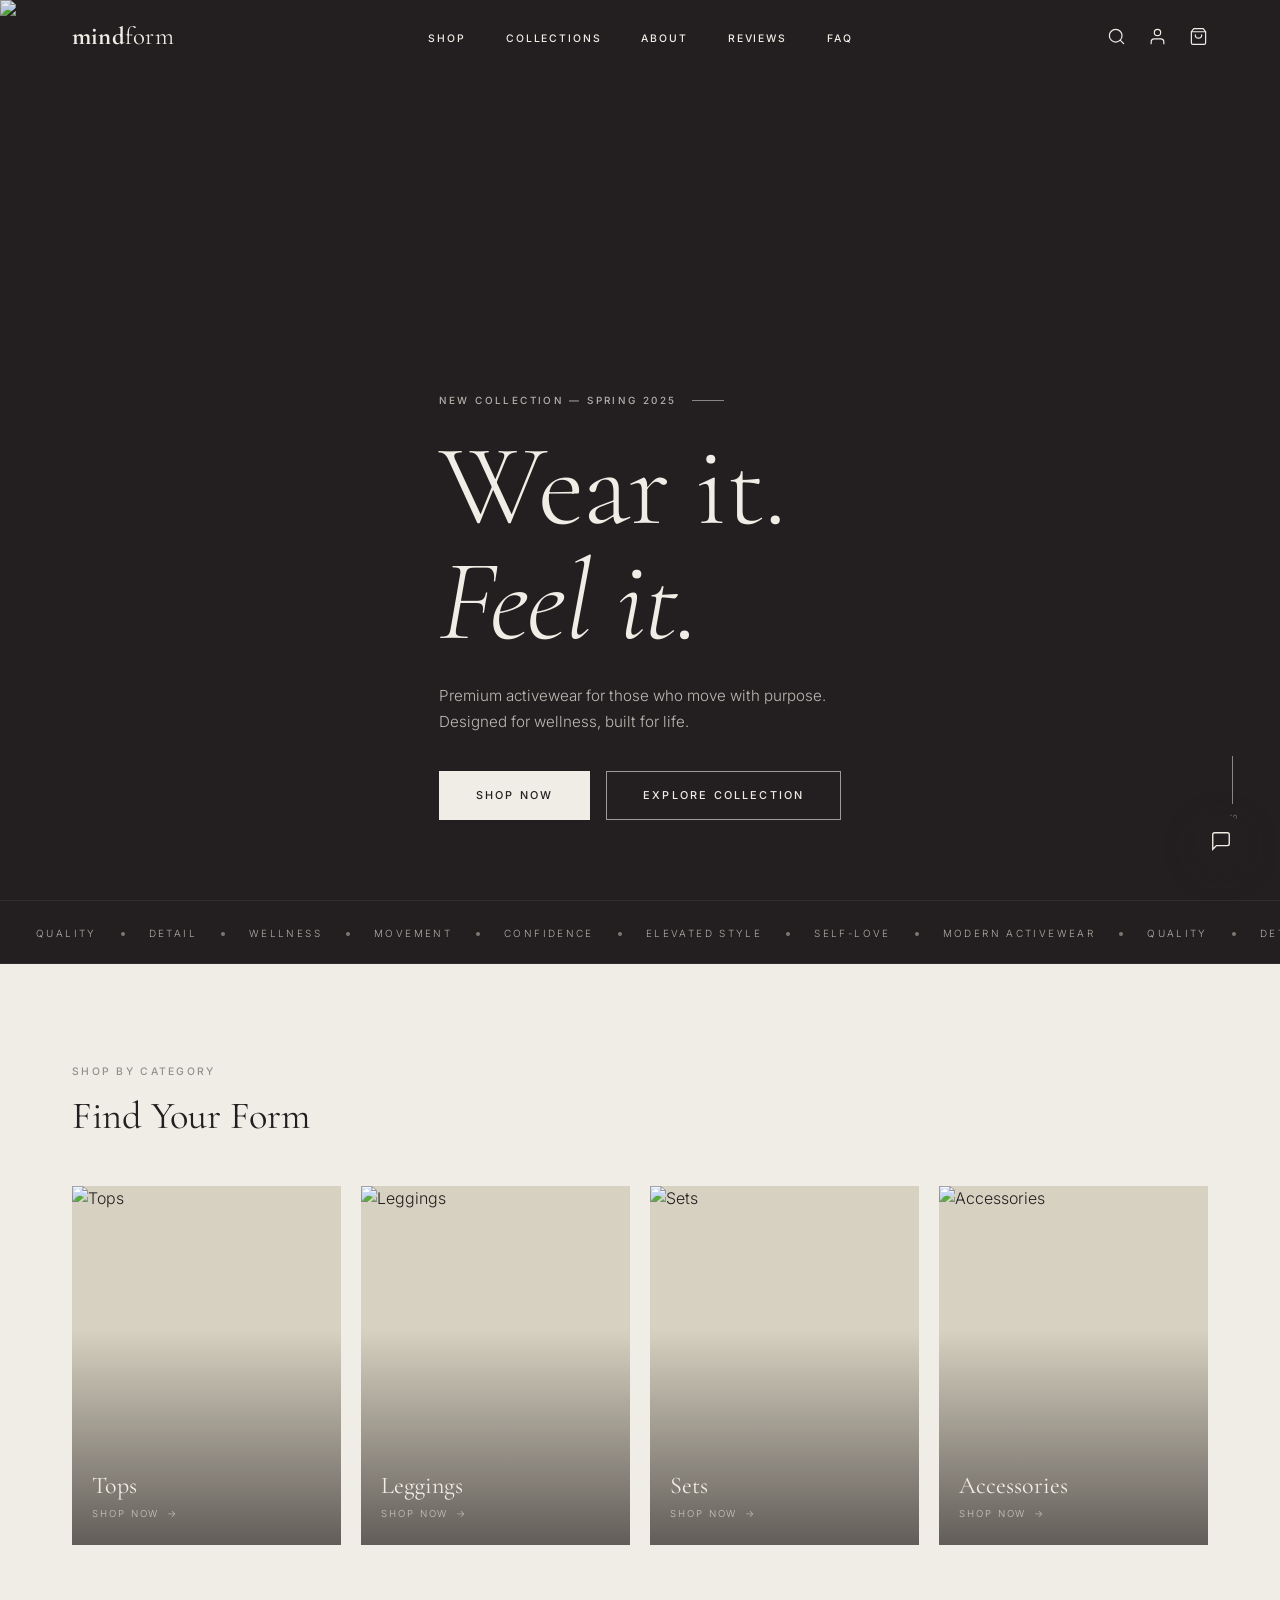
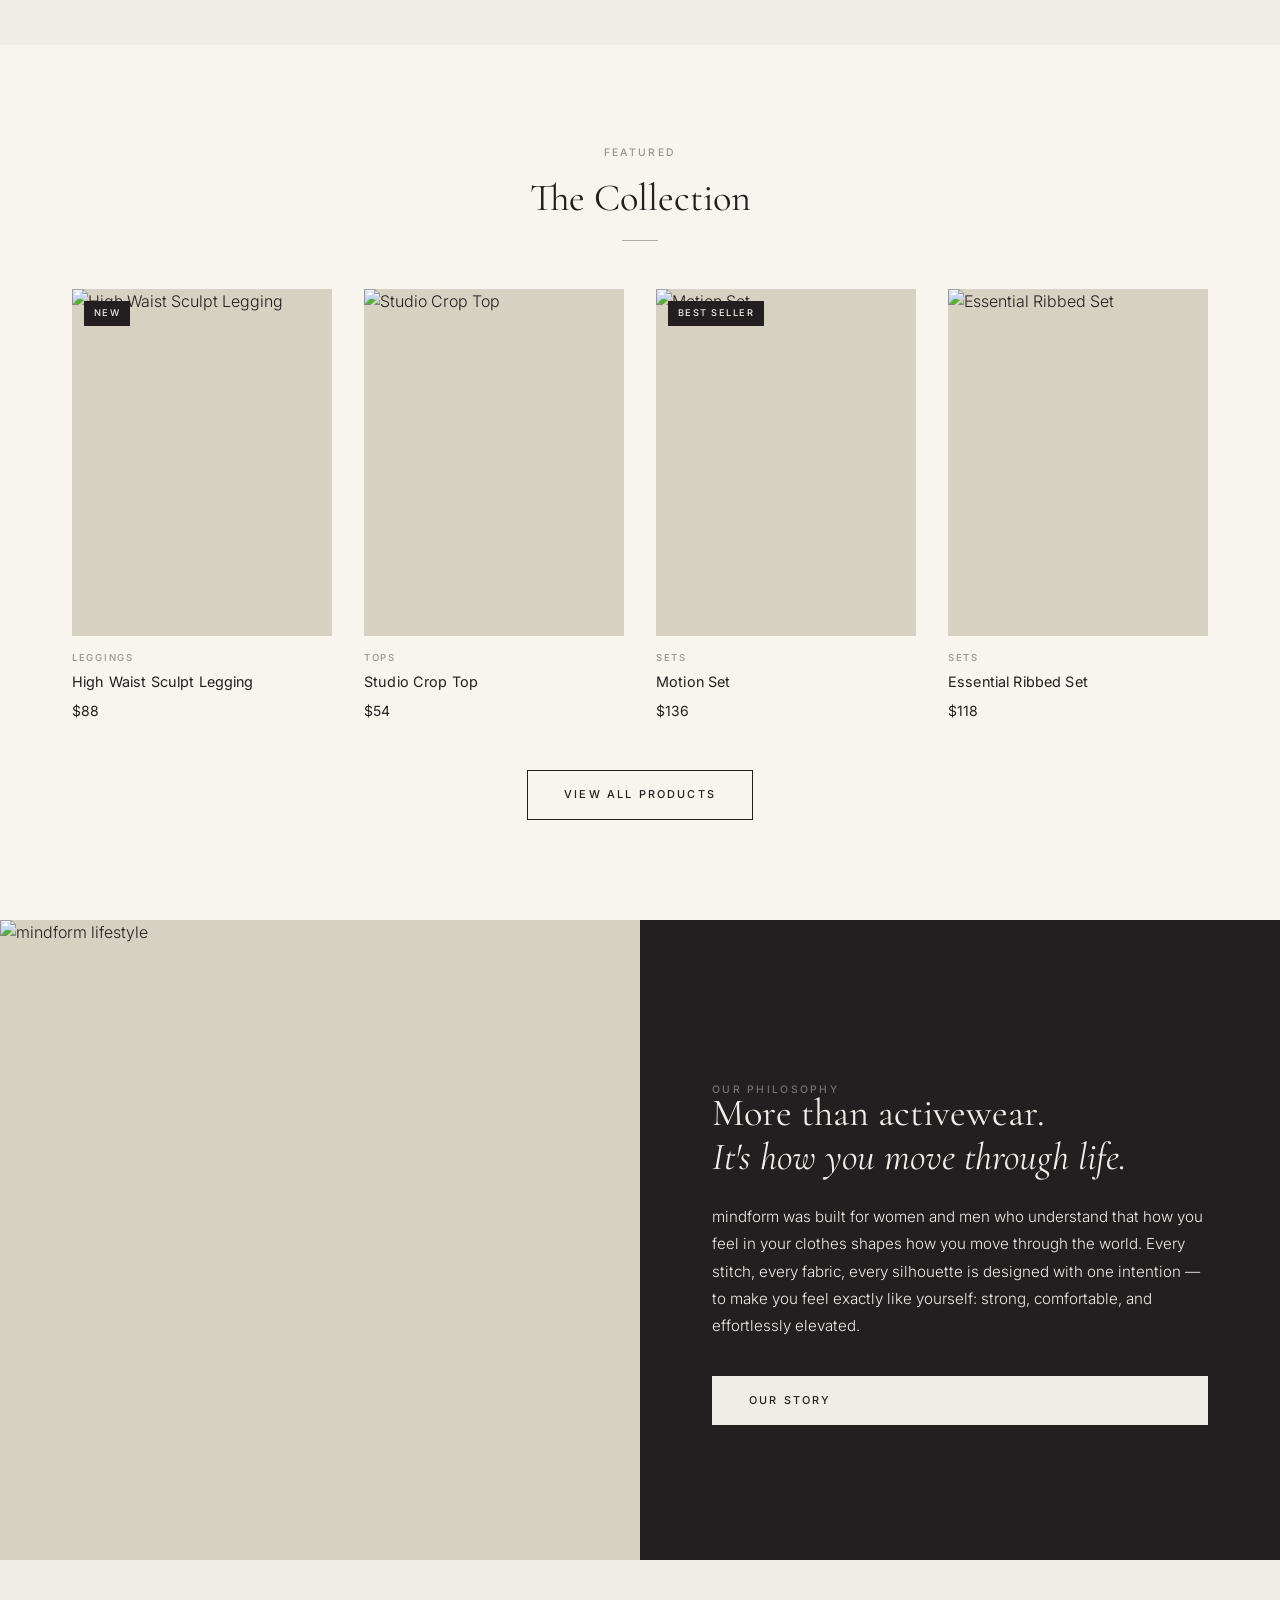
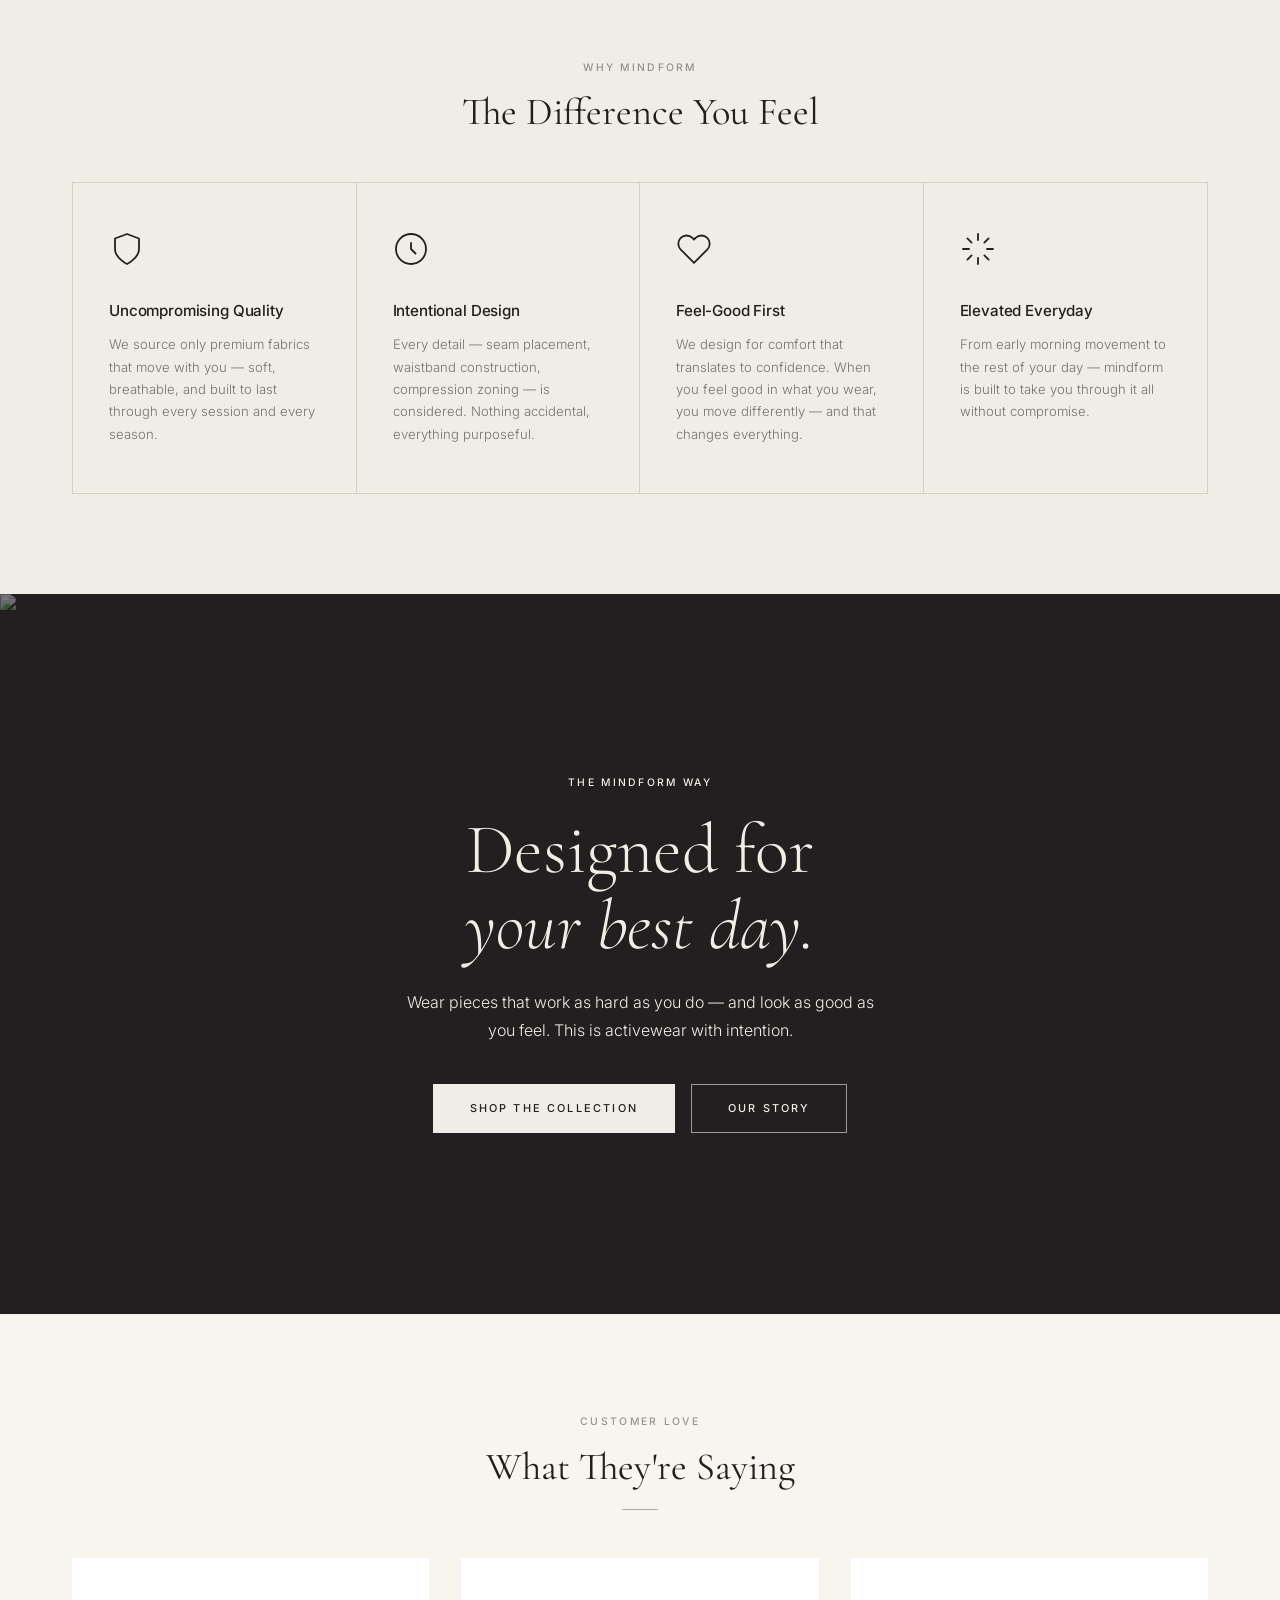
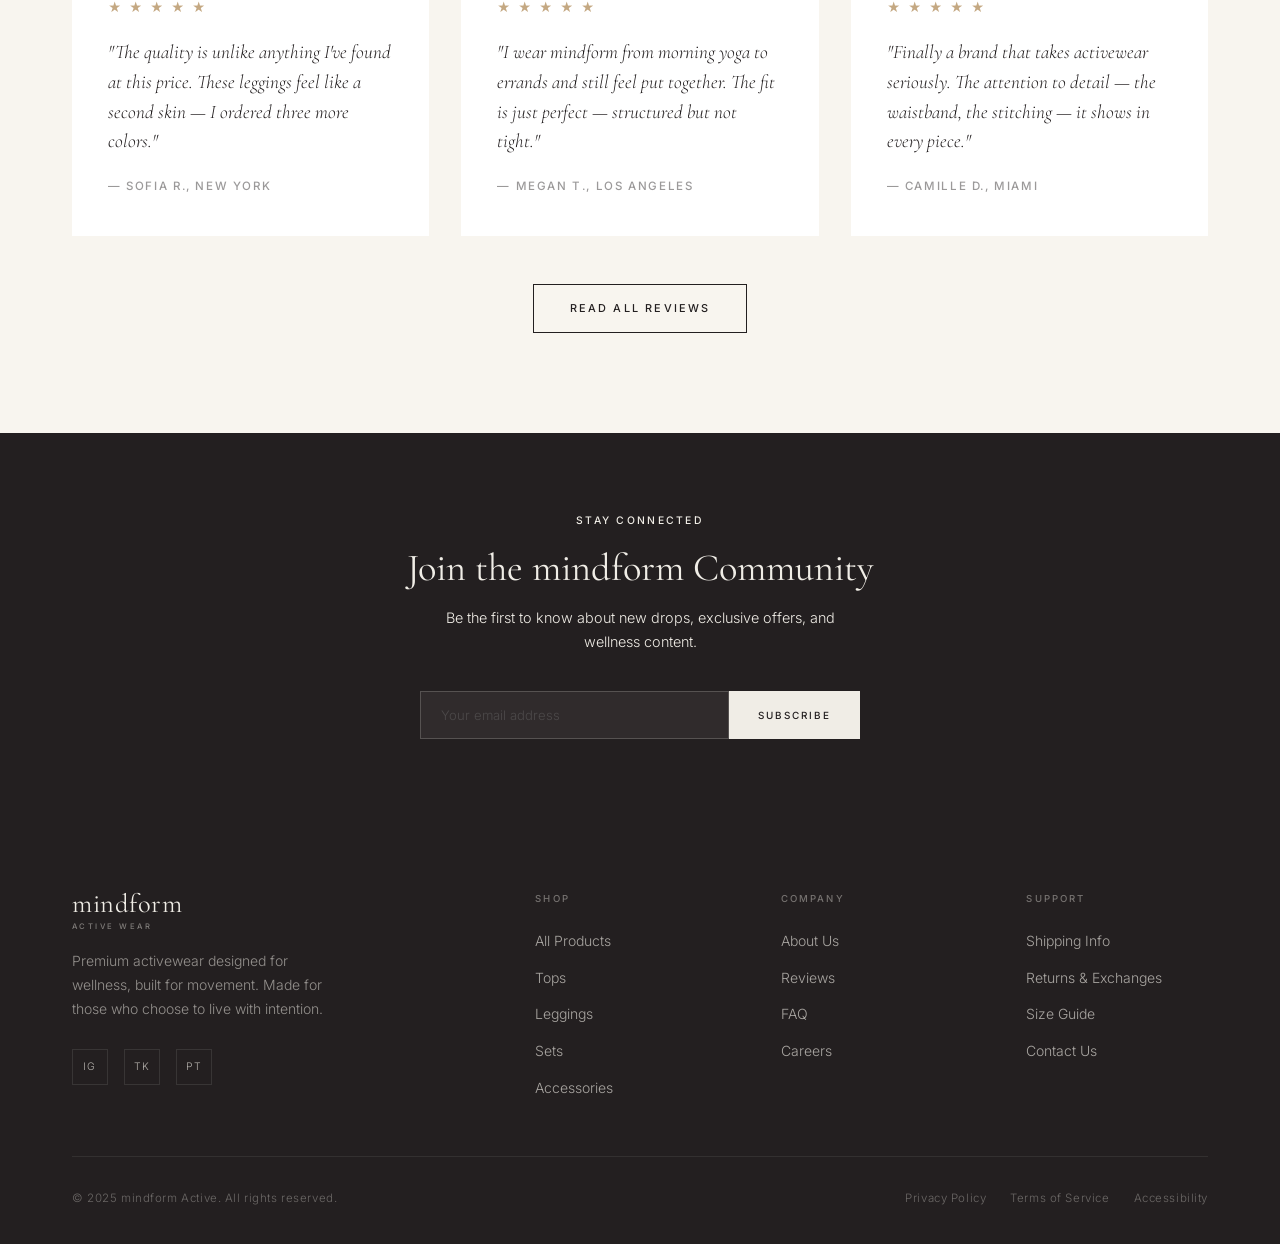
==== index.html @ 06a6c76a "Move site to root for Vercel deployment Moved all files from demo/ to repo root so Vercel finds inde" ====
<!DOCTYPE html>
<html lang="en">
<head>
  <meta charset="UTF-8" />
  <meta name="viewport" content="width=device-width, initial-scale=1.0" />
  <title>mindform Active — Premium Activewear</title>
  <meta name="description" content="Elevate your movement. Premium activewear crafted for those who live with intention." />
  <link rel="stylesheet" href="css/styles.css" />
</head>
<body>

  <!-- ── Navbar ───────────────────────────────────── -->
  <nav class="navbar navbar--on-dark" id="navbar">
    <div class="container">
      <div class="navbar__inner">
        <a href="index.html" class="navbar__logo"><span class="navbar__logo-mind">mind</span><span class="navbar__logo-form">form</span></a>
        <ul class="navbar__nav">
          <li><a href="shop.html" class="navbar__link">Shop</a></li>
          <li><a href="shop.html" class="navbar__link">Collections</a></li>
          <li><a href="about.html" class="navbar__link">About</a></li>
          <li><a href="testimonials.html" class="navbar__link">Reviews</a></li>
          <li><a href="faq.html" class="navbar__link">FAQ</a></li>
        </ul>
        <div class="navbar__actions">
          <svg class="nav-icon" viewBox="0 0 24 24"><circle cx="11" cy="11" r="8"/><path d="m21 21-4.35-4.35"/></svg>
          <svg class="nav-icon" viewBox="0 0 24 24"><path d="M20 21v-2a4 4 0 0 0-4-4H8a4 4 0 0 0-4 4v2"/><circle cx="12" cy="7" r="4"/></svg>
          <svg class="nav-icon" viewBox="0 0 24 24"><path d="M6 2 3 6v14a2 2 0 0 0 2 2h14a2 2 0 0 0 2-2V6l-3-4z"/><line x1="3" y1="6" x2="21" y2="6"/><path d="M16 10a4 4 0 0 1-8 0"/></svg>
          <button class="navbar__burger" aria-label="Menu">
            <span></span><span></span><span></span>
          </button>
        </div>
      </div>
    </div>
  </nav>

  <!-- Mobile Nav -->
  <nav class="mobile-nav">
    <button class="mobile-nav__close" aria-label="Close">✕</button>
    <a href="index.html" class="mobile-nav__link">Home</a>
    <a href="shop.html" class="mobile-nav__link">Shop</a>
    <a href="about.html" class="mobile-nav__link">About</a>
    <a href="testimonials.html" class="mobile-nav__link">Reviews</a>
    <a href="faq.html" class="mobile-nav__link">FAQ</a>
    <div class="nav-actions mt-32">
      <a href="#">Account</a>
      <a href="#">Bag (0)</a>
    </div>
  </nav>

  <!-- ── Hero ─────────────────────────────────────── -->
  <section class="hero">
    <div class="hero__bg">
      <img
        src="https://images.unsplash.com/photo-1571019613454-1cb2f99b2d8b?auto=format&fit=crop&w=1920&q=85"
        alt="Woman in premium activewear"
        loading="eager"
      />
    </div>
    <div class="hero__overlay"></div>
    <div class="container">
      <div class="hero__content">
        <div class="hero__eyebrow">
          <span>New Collection — Spring 2025</span>
        </div>
        <h1 class="display-xl hero__title">
          Wear it.<br>
          <em>Feel it.</em>
        </h1>
        <p class="hero__sub">
          Premium activewear for those who move with purpose. Designed for wellness, built for life.
        </p>
        <div class="hero__actions">
          <a href="shop.html" class="btn btn-light">Shop Now</a>
          <a href="shop.html" class="btn btn-ghost-light">Explore Collection</a>
        </div>
      </div>
    </div>
    <div class="hero__scroll">
      <div class="hero__scroll-line"></div>
      <span>Scroll</span>
    </div>
  </section>

  <!-- ── Marquee ───────────────────────────────────── -->
  <div class="marquee">
    <div class="marquee__track" aria-hidden="true">
      <div class="marquee__group">
        <span class="marquee__item">Quality</span>
        <span class="marquee__sep"></span>
        <span class="marquee__item">Detail</span>
        <span class="marquee__sep"></span>
        <span class="marquee__item">Wellness</span>
        <span class="marquee__sep"></span>
        <span class="marquee__item">Movement</span>
        <span class="marquee__sep"></span>
        <span class="marquee__item">Confidence</span>
        <span class="marquee__sep"></span>
        <span class="marquee__item">Elevated Style</span>
        <span class="marquee__sep"></span>
        <span class="marquee__item">Self-Love</span>
        <span class="marquee__sep"></span>
        <span class="marquee__item">Modern Activewear</span>
        <span class="marquee__sep"></span>
      </div>
      <div class="marquee__group" aria-hidden="true">
        <span class="marquee__item">Quality</span>
        <span class="marquee__sep"></span>
        <span class="marquee__item">Detail</span>
        <span class="marquee__sep"></span>
        <span class="marquee__item">Wellness</span>
        <span class="marquee__sep"></span>
        <span class="marquee__item">Movement</span>
        <span class="marquee__sep"></span>
        <span class="marquee__item">Confidence</span>
        <span class="marquee__sep"></span>
        <span class="marquee__item">Elevated Style</span>
        <span class="marquee__sep"></span>
        <span class="marquee__item">Self-Love</span>
        <span class="marquee__sep"></span>
        <span class="marquee__item">Modern Activewear</span>
        <span class="marquee__sep"></span>
      </div>
    </div>
  </div>

  <!-- ── Categories ───────────────────────────────── -->
  <section class="section section--cream">
    <div class="container">
      <div class="section-header" data-reveal>
        <span class="label">Shop by Category</span>
        <h2 class="display-md">Find Your Form</h2>
      </div>
      <div class="category-grid">
        <a href="shop.html" class="cat-card" data-reveal data-delay="1">
          <img
            src="https://images.unsplash.com/photo-1518611012144-d8b0bdd8a4eb?auto=format&fit=crop&w=600&q=80"
            alt="Tops"
            loading="lazy"
          />
          <div class="cat-card__overlay"></div>
          <div class="cat-card__content">
            <h3 class="cat-card__title">Tops</h3>
            <span class="cat-card__link">Shop now</span>
          </div>
        </a>
        <a href="shop.html" class="cat-card" data-reveal data-delay="2">
          <img
            src="https://images.unsplash.com/photo-1594737625785-a6cbdabd333c?auto=format&fit=crop&w=600&q=80"
            alt="Leggings"
            loading="lazy"
          />
          <div class="cat-card__overlay"></div>
          <div class="cat-card__content">
            <h3 class="cat-card__title">Leggings</h3>
            <span class="cat-card__link">Shop now</span>
          </div>
        </a>
        <a href="shop.html" class="cat-card" data-reveal data-delay="3">
          <img
            src="https://images.unsplash.com/photo-1506629082955-511b1aa562c8?auto=format&fit=crop&w=600&q=80"
            alt="Sets"
            loading="lazy"
          />
          <div class="cat-card__overlay"></div>
          <div class="cat-card__content">
            <h3 class="cat-card__title">Sets</h3>
            <span class="cat-card__link">Shop now</span>
          </div>
        </a>
        <a href="shop.html" class="cat-card" data-reveal data-delay="4">
          <img
            src="https://images.unsplash.com/photo-1544725176-7c40e5a71c5e?auto=format&fit=crop&w=600&q=80"
            alt="Accessories"
            loading="lazy"
          />
          <div class="cat-card__overlay"></div>
          <div class="cat-card__content">
            <h3 class="cat-card__title">Accessories</h3>
            <span class="cat-card__link">Shop now</span>
          </div>
        </a>
      </div>
    </div>
  </section>

  <!-- ── Featured Products ─────────────────────────── -->
  <section class="section section--off">
    <div class="container">
      <div class="section-header section-header--center" data-reveal>
        <span class="label">Featured</span>
        <h2 class="display-md">The Collection</h2>
        <div class="divider divider--center"></div>
      </div>
      <div class="product-grid product-grid--4">
        <a href="product.html" class="product-card" data-reveal data-delay="1">
          <div class="product-card__media">
            <img
              src="https://images.unsplash.com/photo-1617952236311-f0c9a4a9c8d6?auto=format&fit=crop&w=600&q=80"
              alt="High Waist Sculpt Legging"
              loading="lazy"
            />
            <span class="product-card__badge">New</span>
            <button class="product-card__quick">Quick Add</button>
          </div>
          <div class="product-card__info">
            <p class="product-card__category">Leggings</p>
            <h3 class="product-card__name">High Waist Sculpt Legging</h3>
            <p class="product-card__price">$88</p>
          </div>
        </a>
        <a href="product.html" class="product-card" data-reveal data-delay="2">
          <div class="product-card__media">
            <img
              src="https://images.unsplash.com/photo-1551218808-5f2eff74e4b8?auto=format&fit=crop&w=600&q=80"
              alt="Studio Crop Top"
              loading="lazy"
            />
            <button class="product-card__quick">Quick Add</button>
          </div>
          <div class="product-card__info">
            <p class="product-card__category">Tops</p>
            <h3 class="product-card__name">Studio Crop Top</h3>
            <p class="product-card__price">$54</p>
          </div>
        </a>
        <a href="product.html" class="product-card" data-reveal data-delay="3">
          <div class="product-card__media">
            <img
              src="https://images.unsplash.com/photo-1483721310020-03333e577078?auto=format&fit=crop&w=600&q=80"
              alt="Motion Set"
              loading="lazy"
            />
            <span class="product-card__badge">Best Seller</span>
            <button class="product-card__quick">Quick Add</button>
          </div>
          <div class="product-card__info">
            <p class="product-card__category">Sets</p>
            <h3 class="product-card__name">Motion Set</h3>
            <p class="product-card__price">$136</p>
          </div>
        </a>
        <a href="product.html" class="product-card" data-reveal data-delay="4">
          <div class="product-card__media">
            <img
              src="https://images.unsplash.com/photo-1558618666-fcd25c85cd64?auto=format&fit=crop&w=600&q=80"
              alt="Essential Ribbed Set"
              loading="lazy"
            />
            <button class="product-card__quick">Quick Add</button>
          </div>
          <div class="product-card__info">
            <p class="product-card__category">Sets</p>
            <h3 class="product-card__name">Essential Ribbed Set</h3>
            <p class="product-card__price">$118</p>
          </div>
        </a>
      </div>
      <div class="text-center mt-48" data-reveal>
        <a href="shop.html" class="btn btn-secondary">View All Products</a>
      </div>
    </div>
  </section>

  <!-- ── Brand Story Split ──────────────────────────── -->
  <div class="brand-split">
    <div class="brand-split__image">
      <img
        src="https://images.unsplash.com/photo-1546483875-ad9014c88eba?auto=format&fit=crop&w=800&q=80"
        alt="mindform lifestyle"
        loading="lazy"
      />
    </div>
    <div class="brand-split__content">
      <span class="label" data-reveal data-reveal="fade">Our Philosophy</span>
      <h2 class="display-md" data-reveal>More than activewear.<br><em>It's how you move through life.</em></h2>
      <p data-reveal data-delay="2">
        mindform was built for women and men who understand that how you feel in your clothes shapes how you move through the world. Every stitch, every fabric, every silhouette is designed with one intention — to make you feel exactly like yourself: strong, comfortable, and effortlessly elevated.
      </p>
      <a href="about.html" class="btn btn-light" data-reveal data-delay="3">Our Story</a>
    </div>
  </div>

  <!-- ── Why mindform ───────────────────────────────── -->
  <section class="section section--cream">
    <div class="container">
      <div class="section-header section-header--center" data-reveal>
        <span class="label">Why mindform</span>
        <h2 class="display-md">The Difference You Feel</h2>
      </div>
      <div class="features-grid" data-reveal>
        <div class="feature-item">
          <svg class="feature-icon" viewBox="0 0 24 24"><path d="M12 22s8-4 8-10V5l-8-3-8 3v7c0 6 8 10 8 10z"/></svg>
          <h3>Uncompromising Quality</h3>
          <p>We source only premium fabrics that move with you — soft, breathable, and built to last through every session and every season.</p>
        </div>
        <div class="feature-item">
          <svg class="feature-icon" viewBox="0 0 24 24"><circle cx="12" cy="12" r="10"/><path d="M12 8v4l3 3"/></svg>
          <h3>Intentional Design</h3>
          <p>Every detail — seam placement, waistband construction, compression zoning — is considered. Nothing accidental, everything purposeful.</p>
        </div>
        <div class="feature-item">
          <svg class="feature-icon" viewBox="0 0 24 24"><path d="M20.84 4.61a5.5 5.5 0 0 0-7.78 0L12 5.67l-1.06-1.06a5.5 5.5 0 0 0-7.78 7.78l1.06 1.06L12 21.23l7.78-7.78 1.06-1.06a5.5 5.5 0 0 0 0-7.78z"/></svg>
          <h3>Feel-Good First</h3>
          <p>We design for comfort that translates to confidence. When you feel good in what you wear, you move differently — and that changes everything.</p>
        </div>
        <div class="feature-item">
          <svg class="feature-icon" viewBox="0 0 24 24"><line x1="12" y1="2" x2="12" y2="6"/><line x1="12" y1="18" x2="12" y2="22"/><line x1="4.93" y1="4.93" x2="7.76" y2="7.76"/><line x1="16.24" y1="16.24" x2="19.07" y2="19.07"/><line x1="2" y1="12" x2="6" y2="12"/><line x1="18" y1="12" x2="22" y2="12"/><line x1="4.93" y1="19.07" x2="7.76" y2="16.24"/><line x1="16.24" y1="7.76" x2="19.07" y2="4.93"/></svg>
          <h3>Elevated Everyday</h3>
          <p>From early morning movement to the rest of your day — mindform is built to take you through it all without compromise.</p>
        </div>
      </div>
    </div>
  </section>

  <!-- ── Lifestyle Fullscreen ────────────────────────── -->
  <section class="fullscreen-cta">
    <div class="fullscreen-cta__bg">
      <img
        src="https://images.unsplash.com/photo-1571019613454-1cb2f99b2d8b?auto=format&fit=crop&w=1920&q=80"
        alt="mindform lifestyle"
        loading="lazy"
      />
    </div>
    <div class="fullscreen-cta__content">
      <span class="label" data-reveal data-reveal="fade">The mindform Way</span>
      <h2 class="display-lg" data-reveal>
        Designed for<br><em>your best day.</em>
      </h2>
      <p data-reveal data-delay="2">
        Wear pieces that work as hard as you do — and look as good as you feel. This is activewear with intention.
      </p>
      <div class="flex flex-center gap-16" data-reveal data-delay="3">
        <a href="shop.html" class="btn btn-light">Shop the Collection</a>
        <a href="about.html" class="btn btn-ghost-light">Our Story</a>
      </div>
    </div>
  </section>

  <!-- ── Testimonials Preview ─────────────────────── -->
  <section class="section section--off">
    <div class="container">
      <div class="section-header section-header--center" data-reveal>
        <span class="label">Customer Love</span>
        <h2 class="display-md">What They're Saying</h2>
        <div class="divider divider--center"></div>
      </div>
      <div class="testimonial-grid">
        <div class="testimonial-card" data-reveal data-delay="1">
          <div class="testimonial-stars">★ ★ ★ ★ ★</div>
          <blockquote>"The quality is unlike anything I've found at this price. These leggings feel like a second skin — I ordered three more colors."</blockquote>
          <cite>— Sofia R., New York</cite>
        </div>
        <div class="testimonial-card" data-reveal data-delay="2">
          <div class="testimonial-stars">★ ★ ★ ★ ★</div>
          <blockquote>"I wear mindform from morning yoga to errands and still feel put together. The fit is just perfect — structured but not tight."</blockquote>
          <cite>— Megan T., Los Angeles</cite>
        </div>
        <div class="testimonial-card" data-reveal data-delay="3">
          <div class="testimonial-stars">★ ★ ★ ★ ★</div>
          <blockquote>"Finally a brand that takes activewear seriously. The attention to detail — the waistband, the stitching — it shows in every piece."</blockquote>
          <cite>— Camille D., Miami</cite>
        </div>
      </div>
      <div class="text-center mt-48" data-reveal>
        <a href="testimonials.html" class="btn btn-secondary">Read All Reviews</a>
      </div>
    </div>
  </section>

  <!-- ── Newsletter ─────────────────────────────────── -->
  <section class="newsletter-section">
    <div class="container">
      <span class="label" data-reveal data-reveal="fade">Stay Connected</span>
      <h2 class="display-md" data-reveal>Join the mindform Community</h2>
      <p data-reveal data-delay="2">
        Be the first to know about new drops, exclusive offers, and wellness content.
      </p>
      <form class="newsletter-form" data-reveal data-delay="3">
        <input type="email" placeholder="Your email address" required />
        <button type="submit">Subscribe</button>
      </form>
    </div>
  </section>

  <!-- ── Footer ─────────────────────────────────────── -->
  <footer class="footer">
    <div class="container">
      <div class="footer__grid">
        <div class="footer__brand">
          <div class="footer__logo-text"><span class="logo-main">mindform</span><span class="logo-sub">Active Wear</span></div>
          <p class="footer__tagline">Premium activewear designed for wellness, built for movement. Made for those who choose to live with intention.</p>
          <div class="footer__social">
            <a href="#" aria-label="Instagram">IG</a>
            <a href="#" aria-label="TikTok">TK</a>
            <a href="#" aria-label="Pinterest">PT</a>
          </div>
        </div>
        <div>
          <h4 class="footer__col-title">Shop</h4>
          <ul class="footer__links">
            <li><a href="shop.html">All Products</a></li>
            <li><a href="shop.html">Tops</a></li>
            <li><a href="shop.html">Leggings</a></li>
            <li><a href="shop.html">Sets</a></li>
            <li><a href="shop.html">Accessories</a></li>
          </ul>
        </div>
        <div>
          <h4 class="footer__col-title">Company</h4>
          <ul class="footer__links">
            <li><a href="about.html">About Us</a></li>
            <li><a href="testimonials.html">Reviews</a></li>
            <li><a href="faq.html">FAQ</a></li>
            <li><a href="#">Careers</a></li>
          </ul>
        </div>
        <div>
          <h4 class="footer__col-title">Support</h4>
          <ul class="footer__links">
            <li><a href="#">Shipping Info</a></li>
            <li><a href="#">Returns & Exchanges</a></li>
            <li><a href="#">Size Guide</a></li>
            <li><a href="#">Contact Us</a></li>
          </ul>
        </div>
      </div>
      <div class="footer__bottom">
        <p>© 2025 mindform Active. All rights reserved.</p>
        <div class="footer__bottom-links">
          <a href="#">Privacy Policy</a>
          <a href="#">Terms of Service</a>
          <a href="#">Accessibility</a>
        </div>
      </div>
    </div>
  </footer>

  <!-- ── Chatbot ─────────────────────────────────────── -->
  <button class="chatbot-fab" aria-label="Open chat">
    <svg viewBox="0 0 24 24"><path d="M21 15a2 2 0 0 1-2 2H7l-4 4V5a2 2 0 0 1 2-2h14a2 2 0 0 1 2 2z"/></svg>
  </button>
  <div class="chatbot-window">
    <div class="chatbot-head">
      <div class="chatbot-head-left">
        <div class="chatbot-avatar">mf</div>
        <div>
          <h4>mindform Assistant</h4>
          <p>Online now</p>
        </div>
      </div>
      <button class="chatbot-head-close" aria-label="Close chat">✕</button>
    </div>
    <div class="chatbot-messages">
      <div class="chat-msg chat-msg--bot">
        <div class="chat-bubble">Hi, I'm mindform Active's virtual assistant. I can help you explore products, collections, and sizing.</div>
      </div>
    </div>
    <div class="chatbot-chips">
      <button class="chip">Sizing help</button>
      <button class="chip">Shipping info</button>
      <button class="chip">Returns</button>
      <button class="chip">Browse collections</button>
    </div>
    <div class="chatbot-input-row">
      <input type="text" placeholder="Ask me anything..." />
      <button class="chatbot-send" aria-label="Send">
        <svg viewBox="0 0 24 24"><line x1="22" y1="2" x2="11" y2="13"/><polygon points="22 2 15 22 11 13 2 9 22 2"/></svg>
      </button>
    </div>
  </div>

  <script src="js/main.js"></script>
</body>
</html>
---- css/styles.css ----
/* =====================================================
   MINDFORM ACTIVE — Design System v1.0
   ===================================================== */

@import url('https://fonts.googleapis.com/css2?family=Cormorant+Garamond:ital,wght@0,300;0,400;0,500;1,300;1,400&family=Inter:wght@300;400;500;600&display=swap');

/* ─── Tokens ─────────────────────────────────────── */
:root {
  --cream:    #F0EDE6;
  --beige:    #D7D1C1;
  --charcoal: #231F20;
  --white:    #FFFFFF;
  --off:      #F8F5EF;

  --font-display: 'Cormorant Garamond', serif;
  --font-body:    'Inter', sans-serif;

  --max-w:    1200px;
  --sec-y:    100px;
  --gap-xl:   64px;
  --gap-lg:   48px;
  --gap-md:   32px;
  --gap-sm:   20px;

  --ease:     cubic-bezier(0.25, 0.46, 0.45, 0.94);
  --dur:      0.35s;
}

/* ─── Reset ──────────────────────────────────────── */
*, *::before, *::after { box-sizing: border-box; margin: 0; padding: 0; }
html { scroll-behavior: smooth; font-size: 16px; }
body {
  font-family: var(--font-body);
  background: var(--cream);
  color: var(--charcoal);
  line-height: 1.6;
  font-weight: 300;
  -webkit-font-smoothing: antialiased;
  overflow-x: hidden;
}
img { display: block; max-width: 100%; height: auto; }
a { color: inherit; text-decoration: none; }
ul { list-style: none; }
button { font-family: var(--font-body); }

/* ─── Container ──────────────────────────────────── */
.container {
  max-width: var(--max-w);
  margin: 0 auto;
  padding: 0 32px;
}
@media (max-width: 768px) { .container { padding: 0 20px; } }

/* ─── Typography ─────────────────────────────────── */
.display-xl {
  font-family: var(--font-display);
  font-size: clamp(3.5rem, 9vw, 8rem);
  font-weight: 300;
  line-height: 1.0;
  letter-spacing: -0.01em;
}
.display-lg {
  font-family: var(--font-display);
  font-size: clamp(2.5rem, 5.5vw, 5.5rem);
  font-weight: 300;
  line-height: 1.08;
}
.display-md {
  font-family: var(--font-display);
  font-size: clamp(1.75rem, 3vw, 3.25rem);
  font-weight: 400;
  line-height: 1.15;
}
.heading-lg {
  font-family: var(--font-body);
  font-size: clamp(1.25rem, 2vw, 1.75rem);
  font-weight: 500;
  letter-spacing: -0.02em;
  line-height: 1.3;
}
.heading-md {
  font-family: var(--font-body);
  font-size: 1.125rem;
  font-weight: 500;
  letter-spacing: -0.01em;
}
.label {
  font-family: var(--font-body);
  font-size: 0.65rem;
  font-weight: 500;
  letter-spacing: 0.22em;
  text-transform: uppercase;
}
.body-lg {
  font-size: 1rem;
  font-weight: 300;
  line-height: 1.75;
}
.body-sm {
  font-size: 0.875rem;
  font-weight: 300;
  line-height: 1.65;
}
.italic { font-style: italic; }
.muted { opacity: 0.55; }

/* ─── Divider ─────────────────────────────────────── */
.divider {
  width: 36px;
  height: 1px;
  background: currentColor;
  opacity: 0.35;
  margin: 20px 0;
}
.divider--center { margin: 20px auto; }

/* ─── Buttons ─────────────────────────────────────── */
.btn {
  display: inline-flex;
  align-items: center;
  gap: 10px;
  padding: 15px 36px;
  font-size: 0.68rem;
  font-weight: 500;
  letter-spacing: 0.2em;
  text-transform: uppercase;
  border: 1px solid transparent;
  cursor: pointer;
  transition: background var(--dur) var(--ease),
              color var(--dur) var(--ease),
              border-color var(--dur) var(--ease),
              transform var(--dur) var(--ease);
  white-space: nowrap;
  background: none;
}
.btn:hover { transform: translateY(-1px); }
.btn-primary {
  background: var(--charcoal);
  color: var(--cream);
  border-color: var(--charcoal);
}
.btn-primary:hover {
  background: transparent;
  color: var(--charcoal);
}
.btn-secondary {
  background: transparent;
  color: var(--charcoal);
  border-color: var(--charcoal);
}
.btn-secondary:hover {
  background: var(--charcoal);
  color: var(--cream);
}
.btn-light {
  background: var(--cream);
  color: var(--charcoal);
  border-color: var(--cream);
}
.btn-light:hover {
  background: transparent;
  color: var(--cream);
  border-color: var(--cream);
}
.btn-ghost-light {
  background: transparent;
  color: var(--cream);
  border-color: rgba(240,237,230,0.6);
}
.btn-ghost-light:hover {
  background: var(--cream);
  color: var(--charcoal);
  border-color: var(--cream);
}
.btn--sm { padding: 10px 24px; font-size: 0.62rem; }
.btn--icon { padding: 14px; gap: 0; }

/* ─── Section ─────────────────────────────────────── */
.section { padding: var(--sec-y) 0; }
.section--sm { padding: 64px 0; }
.section--lg { padding: 128px 0; }
.section--dark { background: var(--charcoal); color: var(--cream); }
.section--beige { background: var(--beige); }
.section--cream { background: var(--cream); }
.section--off { background: var(--off); }

.section-header { margin-bottom: var(--gap-lg); }
.section-header--center { text-align: center; }
.section-header .label { display: block; margin-bottom: 14px; opacity: 0.45; }

/* ─── Navbar ──────────────────────────────────────── */
.navbar {
  position: fixed;
  top: 0; left: 0; right: 0;
  z-index: 100;
  padding: 24px 0;
  transition: padding var(--dur) var(--ease),
              background var(--dur) var(--ease),
              border-color var(--dur) var(--ease);
  border-bottom: 1px solid transparent;
}
.navbar.scrolled {
  background: rgba(255, 255, 255, 0.97);
  backdrop-filter: blur(12px);
  -webkit-backdrop-filter: blur(12px);
  padding: 16px 0;
  border-bottom-color: rgba(215, 209, 193, 0.4);
}
.navbar--on-dark { color: var(--cream); }
.navbar--on-dark.scrolled { color: var(--charcoal); }

.navbar__inner {
  display: flex;
  align-items: center;
  justify-content: space-between;
}
.navbar__logo {
  flex-shrink: 0;
  display: flex;
  align-items: baseline;
  line-height: 1;
}
.navbar__logo-mind {
  font-family: var(--font-display);
  font-size: 1.55rem;
  font-weight: 700;
  letter-spacing: 0.01em;
  line-height: 1;
  color: var(--charcoal);
  transition: color var(--dur) var(--ease);
}
.navbar__logo-form {
  font-family: var(--font-display);
  font-size: 1.55rem;
  font-weight: 400;
  letter-spacing: 0.01em;
  line-height: 1;
  color: var(--charcoal);
  transition: color var(--dur) var(--ease);
}
/* Over dark hero — logo turns white */
.navbar--on-dark:not(.scrolled) .navbar__logo-mind,
.navbar--on-dark:not(.scrolled) .navbar__logo-form {
  color: var(--cream);
}
/* Footer logo text */
.footer__logo-text {
  display: flex;
  flex-direction: column;
  gap: 4px;
  margin-bottom: 16px;
}
.footer__logo-text .logo-main {
  font-family: var(--font-display);
  font-size: 1.65rem;
  font-weight: 400;
  letter-spacing: 0.02em;
  line-height: 1;
  color: var(--cream);
}
.footer__logo-text .logo-sub {
  font-family: var(--font-body);
  font-size: 0.48rem;
  font-weight: 500;
  letter-spacing: 0.32em;
  text-transform: uppercase;
  color: var(--cream);
  opacity: 0.45;
}
.navbar__nav {
  display: flex;
  align-items: center;
  gap: 40px;
}
.navbar__link {
  font-size: 0.65rem;
  font-weight: 500;
  letter-spacing: 0.18em;
  text-transform: uppercase;
  position: relative;
  transition: opacity var(--dur);
}
.navbar__link::after {
  content: '';
  position: absolute;
  bottom: -3px; left: 0;
  width: 0; height: 1px;
  background: currentColor;
  transition: width var(--dur) var(--ease);
}
.navbar__link:hover::after,
.navbar__link.active::after { width: 100%; }

.navbar__actions {
  display: flex;
  align-items: center;
  gap: 22px;
}
.nav-icon {
  width: 19px; height: 19px;
  cursor: pointer;
  stroke: currentColor;
  fill: none;
  stroke-width: 1.5;
  stroke-linecap: round;
  stroke-linejoin: round;
  transition: opacity var(--dur);
}
.nav-icon:hover { opacity: 0.55; }

/* Mobile toggle */
.navbar__burger {
  display: none;
  flex-direction: column;
  gap: 5px;
  background: none;
  border: none;
  cursor: pointer;
  padding: 4px;
}
.navbar__burger span {
  display: block;
  width: 22px; height: 1.5px;
  background: currentColor;
  transition: all var(--dur) var(--ease);
}

/* Mobile menu */
.mobile-nav {
  display: none;
  position: fixed;
  inset: 0;
  background: var(--cream);
  z-index: 99;
  flex-direction: column;
  align-items: center;
  justify-content: center;
  gap: 8px;
  opacity: 0;
  pointer-events: none;
  transition: opacity 0.4s var(--ease);
}
.mobile-nav.open {
  opacity: 1;
  pointer-events: all;
}
.mobile-nav__link {
  font-family: var(--font-display);
  font-size: clamp(2rem, 7vw, 3rem);
  font-weight: 300;
  color: var(--charcoal);
  padding: 8px 0;
  transition: opacity var(--dur);
}
.mobile-nav__link:hover { opacity: 0.55; }
.mobile-nav__close {
  position: absolute;
  top: 24px; right: 28px;
  background: none;
  border: none;
  cursor: pointer;
  font-size: 1.5rem;
  color: var(--charcoal);
  line-height: 1;
  width: 40px; height: 40px;
  display: flex; align-items: center; justify-content: center;
}
.mobile-nav .nav-actions {
  display: flex;
  gap: 24px;
  margin-top: 24px;
}
.mobile-nav .nav-actions a {
  font-size: 0.65rem;
  letter-spacing: 0.18em;
  text-transform: uppercase;
  font-weight: 500;
  opacity: 0.5;
}

/* ─── Footer ──────────────────────────────────────── */
.footer {
  background: var(--charcoal);
  color: var(--cream);
  padding: 72px 0 36px;
}
.footer__grid {
  display: grid;
  grid-template-columns: 2.2fr 1fr 1fr 1fr;
  gap: var(--gap-xl);
  padding-bottom: 56px;
  border-bottom: 1px solid rgba(240, 237, 230, 0.08);
}
.footer__logo {
  font-family: var(--font-display);
  font-size: 1.5rem;
  font-weight: 400;
  letter-spacing: 0.04em;
  margin-bottom: 16px;
}
.footer__tagline {
  font-size: 0.875rem;
  font-weight: 300;
  opacity: 0.55;
  line-height: 1.7;
  max-width: 260px;
  margin-bottom: 28px;
}
.footer__social {
  display: flex;
  gap: 16px;
}
.footer__social a {
  width: 36px; height: 36px;
  border: 1px solid rgba(240,237,230,0.15);
  display: flex; align-items: center; justify-content: center;
  transition: border-color var(--dur), background var(--dur);
  font-size: 0.65rem;
  letter-spacing: 0.1em;
  text-transform: uppercase;
  opacity: 0.7;
}
.footer__social a:hover {
  border-color: var(--cream);
  background: rgba(240,237,230,0.08);
  opacity: 1;
}
.footer__col-title {
  font-size: 0.6rem;
  letter-spacing: 0.22em;
  text-transform: uppercase;
  font-weight: 500;
  opacity: 0.4;
  margin-bottom: 22px;
}
.footer__links {
  display: flex;
  flex-direction: column;
  gap: 11px;
}
.footer__links a {
  font-size: 0.875rem;
  font-weight: 300;
  opacity: 0.65;
  transition: opacity var(--dur);
}
.footer__links a:hover { opacity: 1; }
.footer__bottom {
  padding-top: 32px;
  display: flex;
  align-items: center;
  justify-content: space-between;
  gap: 16px;
}
.footer__bottom p,
.footer__bottom a {
  font-size: 0.72rem;
  font-weight: 300;
  opacity: 0.35;
  letter-spacing: 0.05em;
}
.footer__bottom-links {
  display: flex;
  gap: 24px;
}

/* ─── Hero ────────────────────────────────────────── */
.hero {
  position: relative;
  min-height: 100svh;
  display: flex;
  align-items: flex-end;
  overflow: hidden;
  background: var(--charcoal);
}
.hero__bg {
  position: absolute;
  inset: 0;
}
.hero__bg img {
  width: 100%; height: 100%;
  object-fit: cover;
  object-position: center 20%;
}
.hero__overlay {
  position: absolute;
  inset: 0;
  background: linear-gradient(
    to bottom,
    rgba(35,31,32,0.1) 0%,
    rgba(35,31,32,0.05) 30%,
    rgba(35,31,32,0.45) 75%,
    rgba(35,31,32,0.7) 100%
  );
}
.hero__content {
  position: relative;
  z-index: 2;
  width: 100%;
  padding: 80px 0;
  color: var(--cream);
}
.hero__eyebrow {
  display: flex;
  align-items: center;
  gap: 16px;
  margin-bottom: 20px;
}
.hero__eyebrow span {
  font-size: 0.62rem;
  letter-spacing: 0.24em;
  text-transform: uppercase;
  font-weight: 500;
  opacity: 0.7;
}
.hero__eyebrow::after {
  content: '';
  display: block;
  width: 32px; height: 1px;
  background: rgba(240,237,230,0.5);
}
.hero__title { margin-bottom: 24px; }
.hero__sub {
  font-size: 0.95rem;
  font-weight: 300;
  opacity: 0.75;
  max-width: 400px;
  line-height: 1.7;
  margin-bottom: 36px;
}
.hero__actions {
  display: flex;
  align-items: center;
  gap: 16px;
  flex-wrap: wrap;
}
.hero__scroll {
  position: absolute;
  bottom: 36px; right: 40px;
  z-index: 2;
  display: flex;
  flex-direction: column;
  align-items: center;
  gap: 10px;
  color: var(--cream);
  opacity: 0.5;
}
.hero__scroll span {
  font-size: 0.58rem;
  letter-spacing: 0.25em;
  text-transform: uppercase;
  writing-mode: vertical-rl;
}
.hero__scroll-line {
  width: 1px; height: 48px;
  background: var(--cream);
  animation: scrollLine 1.8s ease-in-out infinite;
}
@keyframes scrollLine {
  0% { transform: scaleY(0); transform-origin: top; opacity: 1; }
  50% { transform: scaleY(1); transform-origin: top; opacity: 1; }
  51% { transform: scaleY(1); transform-origin: bottom; opacity: 1; }
  100% { transform: scaleY(0); transform-origin: bottom; opacity: 0; }
}

/* Page hero (inner pages) */
.page-hero {
  padding: 160px 0 80px;
  background: var(--charcoal);
  color: var(--cream);
  text-align: center;
}
.page-hero .label { opacity: 0.4; margin-bottom: 16px; display: block; }

/* ─── Marquee ─────────────────────────────────────── */
.marquee {
  overflow: hidden;
  background: var(--charcoal);
  color: var(--cream);
  padding: 18px 0;
  border-top: 1px solid rgba(240,237,230,0.06);
  border-bottom: 1px solid rgba(240,237,230,0.06);
}
.marquee__track {
  display: inline-flex;
  animation: ticker 28s linear infinite;
}
.marquee__group {
  display: flex;
  align-items: center;
  gap: 0;
  white-space: nowrap;
  padding-right: 0;
}
.marquee__item {
  display: inline-flex;
  align-items: center;
  font-size: 0.62rem;
  letter-spacing: 0.24em;
  text-transform: uppercase;
  opacity: 0.7;
  padding: 0 36px;
}
.marquee__sep {
  display: inline-block;
  width: 4px; height: 4px;
  border-radius: 50%;
  background: var(--beige);
  opacity: 0.5;
  margin: 0 -12px;
}
@keyframes ticker {
  from { transform: translateX(0); }
  to { transform: translateX(-50%); }
}

/* ─── Category Grid ───────────────────────────────── */
.category-grid {
  display: grid;
  grid-template-columns: repeat(4, 1fr);
  gap: var(--gap-sm);
}
.cat-card {
  position: relative;
  aspect-ratio: 3/4;
  overflow: hidden;
  cursor: pointer;
  background: var(--beige);
}
.cat-card img {
  width: 100%; height: 100%;
  object-fit: cover;
  transition: transform 0.7s var(--ease);
}
.cat-card:hover img { transform: scale(1.05); }
.cat-card__overlay {
  position: absolute;
  inset: 0;
  background: linear-gradient(
    to bottom,
    transparent 40%,
    rgba(35,31,32,0.65) 100%
  );
}
.cat-card__content {
  position: absolute;
  bottom: 0; left: 0; right: 0;
  padding: 24px 20px;
  color: var(--cream);
}
.cat-card__title {
  font-family: var(--font-display);
  font-size: 1.5rem;
  font-weight: 400;
  margin-bottom: 6px;
  line-height: 1.1;
}
.cat-card__link {
  font-size: 0.6rem;
  letter-spacing: 0.2em;
  text-transform: uppercase;
  opacity: 0.7;
  display: flex;
  align-items: center;
  gap: 8px;
}
.cat-card__link::after {
  content: '→';
  transition: transform var(--dur);
}
.cat-card:hover .cat-card__link::after { transform: translateX(4px); }

/* ─── Product Card ────────────────────────────────── */
.product-card {
  display: flex;
  flex-direction: column;
  cursor: pointer;
}
.product-card__media {
  position: relative;
  aspect-ratio: 3/4;
  overflow: hidden;
  background: var(--beige);
}
.product-card__media img {
  width: 100%; height: 100%;
  object-fit: cover;
  transition: transform 0.65s var(--ease);
}
.product-card:hover .product-card__media img { transform: scale(1.04); }
.product-card__badge {
  position: absolute;
  top: 12px; left: 12px;
  background: var(--charcoal);
  color: var(--cream);
  font-size: 0.58rem;
  letter-spacing: 0.16em;
  text-transform: uppercase;
  padding: 5px 10px;
  font-weight: 500;
  z-index: 1;
}
.product-card__badge--sale {
  background: #8B7355;
}
.product-card__quick {
  position: absolute;
  bottom: 0; left: 0; right: 0;
  background: rgba(35, 31, 32, 0.88);
  backdrop-filter: blur(4px);
  color: var(--cream);
  text-align: center;
  padding: 14px;
  font-size: 0.62rem;
  letter-spacing: 0.2em;
  text-transform: uppercase;
  font-weight: 500;
  transform: translateY(100%);
  transition: transform 0.32s var(--ease);
  z-index: 1;
  border: none;
  cursor: pointer;
  width: 100%;
}
.product-card:hover .product-card__quick { transform: translateY(0); }
.product-card__info { padding: 14px 0 0; }
.product-card__category {
  font-size: 0.6rem;
  letter-spacing: 0.18em;
  text-transform: uppercase;
  opacity: 0.45;
  margin-bottom: 5px;
  font-weight: 500;
}
.product-card__name {
  font-size: 0.9rem;
  font-weight: 400;
  letter-spacing: 0.01em;
  margin-bottom: 7px;
  color: var(--charcoal);
}
.product-card__price {
  font-size: 0.875rem;
  font-weight: 400;
  color: var(--charcoal);
}
.product-card__price .original {
  opacity: 0.4;
  text-decoration: line-through;
  margin-right: 8px;
}

/* ─── Product Grid ────────────────────────────────── */
.product-grid { display: grid; gap: var(--gap-md); }
.product-grid--4 { grid-template-columns: repeat(4, 1fr); }
.product-grid--3 { grid-template-columns: repeat(3, 1fr); }

/* ─── Brand Story ─────────────────────────────────── */
.brand-split {
  display: grid;
  grid-template-columns: 1fr 1fr;
  gap: 0;
  min-height: 640px;
}
.brand-split__image {
  position: relative;
  overflow: hidden;
  background: var(--beige);
}
.brand-split__image img {
  width: 100%; height: 100%;
  object-fit: cover;
}
.brand-split__content {
  display: flex;
  flex-direction: column;
  justify-content: center;
  padding: 80px 72px;
  background: var(--charcoal);
  color: var(--cream);
}
.brand-split__content .label { opacity: 0.4; margin-bottom: 20px; display: block; }
.brand-split__content p {
  font-size: 0.95rem;
  font-weight: 300;
  line-height: 1.8;
  opacity: 0.75;
  margin-top: 24px;
}
.brand-split__content .btn { margin-top: 36px; }

/* ─── Features ────────────────────────────────────── */
.features-grid {
  display: grid;
  grid-template-columns: repeat(4, 1fr);
  gap: 0;
  border: 1px solid var(--beige);
}
.feature-item {
  padding: 48px 36px;
  border-right: 1px solid var(--beige);
  transition: background var(--dur);
}
.feature-item:last-child { border-right: none; }
.feature-item:hover { background: var(--beige); }
.feature-icon {
  width: 36px; height: 36px;
  margin-bottom: 24px;
  stroke: var(--charcoal);
  fill: none;
  stroke-width: 1.2;
  stroke-linecap: round;
  stroke-linejoin: round;
}
.feature-item h3 {
  font-size: 0.95rem;
  font-weight: 500;
  letter-spacing: -0.01em;
  margin-bottom: 10px;
}
.feature-item p {
  font-size: 0.82rem;
  font-weight: 300;
  line-height: 1.7;
  opacity: 0.6;
}

/* ─── Fullscreen CTA ──────────────────────────────── */
.fullscreen-cta {
  position: relative;
  min-height: 80vh;
  display: flex;
  align-items: center;
  justify-content: center;
  text-align: center;
  overflow: hidden;
  background: var(--charcoal);
}
.fullscreen-cta__bg {
  position: absolute;
  inset: 0;
}
.fullscreen-cta__bg img {
  width: 100%; height: 100%;
  object-fit: cover;
  object-position: center 30%;
  opacity: 0.4;
}
.fullscreen-cta__content {
  position: relative;
  z-index: 2;
  color: var(--cream);
  padding: 80px 32px;
  max-width: 720px;
}
.fullscreen-cta__content .label { opacity: 0.45; margin-bottom: 20px; display: block; }
.fullscreen-cta__content p {
  margin: 24px auto 40px;
  font-size: 1rem;
  font-weight: 300;
  opacity: 0.7;
  max-width: 480px;
  line-height: 1.75;
}

/* ─── Testimonials ────────────────────────────────── */
.testimonial-card {
  background: var(--white);
  padding: 40px 36px;
  display: flex;
  flex-direction: column;
  gap: 20px;
}
.testimonial-stars {
  display: flex;
  gap: 4px;
  color: #C4A882;
  font-size: 0.8rem;
  letter-spacing: 2px;
}
.testimonial-card blockquote {
  font-family: var(--font-display);
  font-size: 1.2rem;
  font-weight: 300;
  font-style: italic;
  line-height: 1.55;
  color: var(--charcoal);
}
.testimonial-card cite {
  font-style: normal;
  font-size: 0.72rem;
  letter-spacing: 0.14em;
  text-transform: uppercase;
  opacity: 0.45;
  font-weight: 500;
}

/* ─── Newsletter ──────────────────────────────────── */
.newsletter-section {
  background: var(--charcoal);
  color: var(--cream);
  padding: 80px 0;
  text-align: center;
}
.newsletter-section .label { opacity: 0.4; margin-bottom: 16px; display: block; }
.newsletter-section p {
  font-size: 0.9rem;
  opacity: 0.6;
  max-width: 400px;
  margin: 16px auto 36px;
  font-weight: 300;
  line-height: 1.7;
}
.newsletter-form {
  display: flex;
  gap: 0;
  max-width: 440px;
  margin: 0 auto;
}
.newsletter-form input {
  flex: 1;
  padding: 15px 20px;
  border: 1px solid rgba(240,237,230,0.2);
  background: rgba(240,237,230,0.06);
  color: var(--cream);
  font-family: var(--font-body);
  font-size: 0.82rem;
  font-weight: 300;
  outline: none;
  transition: border-color var(--dur);
}
.newsletter-form input::placeholder { opacity: 0.4; }
.newsletter-form input:focus { border-color: rgba(240,237,230,0.5); }
.newsletter-form button {
  padding: 15px 28px;
  background: var(--cream);
  color: var(--charcoal);
  border: 1px solid var(--cream);
  font-size: 0.62rem;
  letter-spacing: 0.2em;
  text-transform: uppercase;
  font-weight: 500;
  cursor: pointer;
  transition: all var(--dur);
  white-space: nowrap;
}
.newsletter-form button:hover {
  background: transparent;
  color: var(--cream);
}

/* ─── Shop Page ───────────────────────────────────── */
.shop-layout {
  display: grid;
  grid-template-columns: 240px 1fr;
  gap: var(--gap-lg);
  align-items: start;
}
.shop-filters { position: sticky; top: 100px; }
.shop-filter-group { margin-bottom: 36px; }
.shop-filter-group h4 {
  font-size: 0.62rem;
  letter-spacing: 0.2em;
  text-transform: uppercase;
  font-weight: 500;
  opacity: 0.45;
  margin-bottom: 14px;
  padding-bottom: 10px;
  border-bottom: 1px solid var(--beige);
}
.shop-filter-option {
  display: flex;
  align-items: center;
  gap: 10px;
  margin-bottom: 8px;
  cursor: pointer;
}
.shop-filter-option input { accent-color: var(--charcoal); }
.shop-filter-option label {
  font-size: 0.82rem;
  font-weight: 300;
  cursor: pointer;
  transition: opacity var(--dur);
}
.shop-filter-option:hover label { opacity: 0.7; }
.shop-header-bar {
  display: flex;
  align-items: center;
  justify-content: space-between;
  margin-bottom: var(--gap-md);
  padding-bottom: 20px;
  border-bottom: 1px solid var(--beige);
}
.shop-header-bar h2 {
  font-size: 0.82rem;
  font-weight: 300;
  opacity: 0.5;
}
.shop-sort select {
  border: 1px solid var(--beige);
  background: transparent;
  padding: 8px 14px;
  font-family: var(--font-body);
  font-size: 0.75rem;
  color: var(--charcoal);
  outline: none;
  cursor: pointer;
}
.filter-tabs {
  display: flex;
  gap: 0;
  margin-bottom: var(--gap-md);
  border-bottom: 1px solid var(--beige);
}
.filter-tab {
  padding: 12px 24px;
  font-size: 0.65rem;
  letter-spacing: 0.16em;
  text-transform: uppercase;
  font-weight: 500;
  opacity: 0.45;
  cursor: pointer;
  border-bottom: 2px solid transparent;
  transition: all var(--dur);
  background: none;
  border-top: none;
  border-left: none;
  border-right: none;
  color: var(--charcoal);
  margin-bottom: -1px;
}
.filter-tab.active,
.filter-tab:hover {
  opacity: 1;
  border-bottom-color: var(--charcoal);
}

/* ─── Product Detail Page ─────────────────────────── */
.product-detail {
  display: grid;
  grid-template-columns: 1fr 1fr;
  gap: var(--gap-xl);
  align-items: start;
  padding-top: 120px;
}
.product-gallery {
  display: grid;
  grid-template-columns: 80px 1fr;
  gap: 12px;
  position: sticky;
  top: 100px;
}
.gallery-thumbs {
  display: flex;
  flex-direction: column;
  gap: 10px;
}
.gallery-thumb {
  aspect-ratio: 3/4;
  overflow: hidden;
  background: var(--beige);
  cursor: pointer;
  border: 1.5px solid transparent;
  transition: border-color var(--dur);
}
.gallery-thumb.active { border-color: var(--charcoal); }
.gallery-thumb img {
  width: 100%; height: 100%;
  object-fit: cover;
  transition: transform 0.4s var(--ease);
}
.gallery-thumb:hover img { transform: scale(1.04); }
.gallery-main {
  aspect-ratio: 3/4;
  overflow: hidden;
  background: var(--beige);
}
.gallery-main img {
  width: 100%; height: 100%;
  object-fit: cover;
}
.product-info { padding-top: 8px; }
.product-info__category {
  font-size: 0.62rem;
  letter-spacing: 0.2em;
  text-transform: uppercase;
  opacity: 0.45;
  font-weight: 500;
  margin-bottom: 12px;
}
.product-info__title {
  font-family: var(--font-display);
  font-size: clamp(1.75rem, 3vw, 2.5rem);
  font-weight: 400;
  line-height: 1.15;
  margin-bottom: 16px;
}
.product-info__price {
  font-size: 1.1rem;
  font-weight: 400;
  margin-bottom: 28px;
}
.product-info__desc {
  font-size: 0.9rem;
  font-weight: 300;
  line-height: 1.75;
  opacity: 0.7;
  margin-bottom: 32px;
  border-bottom: 1px solid var(--beige);
  padding-bottom: 32px;
}
.product-variant-label {
  font-size: 0.62rem;
  letter-spacing: 0.2em;
  text-transform: uppercase;
  font-weight: 500;
  opacity: 0.5;
  margin-bottom: 12px;
}
.size-options {
  display: flex;
  gap: 8px;
  flex-wrap: wrap;
  margin-bottom: 28px;
}
.size-btn {
  width: 48px; height: 48px;
  border: 1px solid var(--beige);
  background: transparent;
  font-family: var(--font-body);
  font-size: 0.72rem;
  font-weight: 400;
  cursor: pointer;
  transition: all var(--dur);
  display: flex; align-items: center; justify-content: center;
}
.size-btn:hover,
.size-btn.active {
  border-color: var(--charcoal);
  background: var(--charcoal);
  color: var(--cream);
}
.color-options {
  display: flex;
  gap: 10px;
  margin-bottom: 28px;
  flex-wrap: wrap;
}
.color-swatch {
  width: 32px; height: 32px;
  border-radius: 50%;
  cursor: pointer;
  border: 2px solid transparent;
  outline: 2px solid transparent;
  transition: outline-color var(--dur);
}
.color-swatch.active { outline-color: var(--charcoal); outline-offset: 3px; }
.product-add-btn {
  width: 100%;
  padding: 18px;
  background: var(--charcoal);
  color: var(--cream);
  border: 1px solid var(--charcoal);
  font-family: var(--font-body);
  font-size: 0.68rem;
  letter-spacing: 0.22em;
  text-transform: uppercase;
  font-weight: 500;
  cursor: pointer;
  margin-bottom: 12px;
  transition: all var(--dur);
}
.product-add-btn:hover {
  background: transparent;
  color: var(--charcoal);
}
.product-wishlist-btn {
  width: 100%;
  padding: 16px;
  background: transparent;
  color: var(--charcoal);
  border: 1px solid var(--beige);
  font-family: var(--font-body);
  font-size: 0.68rem;
  letter-spacing: 0.22em;
  text-transform: uppercase;
  font-weight: 500;
  cursor: pointer;
  margin-bottom: 32px;
  transition: all var(--dur);
}
.product-wishlist-btn:hover { border-color: var(--charcoal); }
.product-accordion { border-top: 1px solid var(--beige); }
.accordion-item { border-bottom: 1px solid var(--beige); }
.accordion-trigger {
  width: 100%;
  padding: 18px 0;
  display: flex;
  justify-content: space-between;
  align-items: center;
  background: none;
  border: none;
  cursor: pointer;
  text-align: left;
  color: var(--charcoal);
}
.accordion-trigger span {
  font-size: 0.78rem;
  letter-spacing: 0.1em;
  text-transform: uppercase;
  font-weight: 500;
}
.accordion-trigger .acc-icon {
  font-size: 1.2rem;
  line-height: 1;
  opacity: 0.5;
  transition: transform var(--dur);
}
.accordion-item.open .acc-icon { transform: rotate(45deg); }
.accordion-body {
  display: none;
  padding-bottom: 20px;
}
.accordion-item.open .accordion-body { display: block; }
.accordion-body p,
.accordion-body li {
  font-size: 0.875rem;
  font-weight: 300;
  line-height: 1.7;
  opacity: 0.65;
}
.accordion-body ul { padding-left: 16px; }
.accordion-body ul li { list-style: disc; margin-bottom: 4px; }

/* ─── FAQ Page ────────────────────────────────────── */
.faq-list { max-width: 720px; margin: 0 auto; }
.faq-item {
  border-bottom: 1px solid var(--beige);
}
.faq-trigger {
  width: 100%;
  padding: 24px 0;
  display: flex;
  justify-content: space-between;
  align-items: center;
  background: none;
  border: none;
  cursor: pointer;
  text-align: left;
  color: var(--charcoal);
  gap: 24px;
}
.faq-trigger .faq-q {
  font-size: 0.95rem;
  font-weight: 400;
  letter-spacing: -0.01em;
}
.faq-trigger .faq-icon {
  width: 22px; height: 22px;
  flex-shrink: 0;
  position: relative;
}
.faq-trigger .faq-icon::before,
.faq-trigger .faq-icon::after {
  content: '';
  position: absolute;
  background: var(--charcoal);
  top: 50%; left: 50%;
  transform: translate(-50%, -50%);
  transition: transform var(--dur) var(--ease), opacity var(--dur);
}
.faq-trigger .faq-icon::before { width: 12px; height: 1px; }
.faq-trigger .faq-icon::after { width: 1px; height: 12px; }
.faq-item.open .faq-icon::after { transform: translate(-50%, -50%) rotate(90deg); opacity: 0; }
.faq-answer {
  max-height: 0;
  overflow: hidden;
  transition: max-height 0.4s var(--ease);
}
.faq-item.open .faq-answer { max-height: 400px; }
.faq-answer p {
  padding-bottom: 24px;
  font-size: 0.9rem;
  font-weight: 300;
  line-height: 1.75;
  opacity: 0.65;
}

/* ─── About Page ──────────────────────────────────── */
.values-grid {
  display: grid;
  grid-template-columns: repeat(3, 1fr);
  gap: var(--gap-md);
}
.value-card {
  padding: 48px 36px;
  background: var(--off);
  border: 1px solid var(--beige);
}
.value-card__num {
  font-family: var(--font-display);
  font-size: 3rem;
  font-weight: 300;
  opacity: 0.12;
  line-height: 1;
  margin-bottom: 20px;
}
.value-card h3 {
  font-size: 0.95rem;
  font-weight: 500;
  letter-spacing: -0.01em;
  margin-bottom: 12px;
}
.value-card p {
  font-size: 0.85rem;
  font-weight: 300;
  line-height: 1.7;
  opacity: 0.6;
}

/* ─── Testimonial Grid ────────────────────────────── */
.testimonial-grid {
  display: grid;
  grid-template-columns: repeat(3, 1fr);
  gap: var(--gap-md);
}
.review-stats {
  display: grid;
  grid-template-columns: repeat(3, 1fr);
  gap: var(--gap-md);
  margin-bottom: var(--gap-xl);
  text-align: center;
}
.review-stat__num {
  font-family: var(--font-display);
  font-size: 3.5rem;
  font-weight: 300;
  line-height: 1;
  margin-bottom: 8px;
}
.review-stat p {
  font-size: 0.75rem;
  letter-spacing: 0.14em;
  text-transform: uppercase;
  opacity: 0.45;
  font-weight: 500;
}

/* ─── Chatbot ─────────────────────────────────────── */
.chatbot-fab {
  position: fixed;
  bottom: 32px; right: 32px;
  z-index: 90;
  width: 54px; height: 54px;
  border-radius: 50%;
  background: var(--charcoal);
  color: var(--cream);
  border: none;
  cursor: pointer;
  display: flex; align-items: center; justify-content: center;
  box-shadow: 0 6px 32px rgba(35,31,32,0.22);
  transition: transform var(--dur), box-shadow var(--dur);
}
.chatbot-fab:hover {
  transform: scale(1.06);
  box-shadow: 0 10px 40px rgba(35,31,32,0.28);
}
.chatbot-fab svg {
  width: 22px; height: 22px;
  stroke: currentColor;
  fill: none;
  stroke-width: 1.5;
}
.chatbot-window {
  position: fixed;
  bottom: 100px; right: 32px;
  z-index: 90;
  width: 348px;
  background: var(--white);
  border: 1px solid var(--beige);
  box-shadow: 0 20px 60px rgba(35,31,32,0.14);
  display: flex;
  flex-direction: column;
  transform: translateY(16px) scale(0.97);
  opacity: 0;
  pointer-events: none;
  transition: transform 0.3s var(--ease), opacity 0.3s var(--ease);
  transform-origin: bottom right;
}
.chatbot-window.open {
  transform: translateY(0) scale(1);
  opacity: 1;
  pointer-events: all;
}
.chatbot-head {
  background: var(--charcoal);
  color: var(--cream);
  padding: 16px 20px;
  display: flex;
  align-items: center;
  gap: 12px;
  justify-content: space-between;
}
.chatbot-head-left { display: flex; align-items: center; gap: 12px; }
.chatbot-avatar {
  width: 32px; height: 32px;
  border-radius: 50%;
  background: var(--beige);
  display: flex; align-items: center; justify-content: center;
  font-size: 0.75rem;
  font-weight: 500;
  color: var(--charcoal);
  flex-shrink: 0;
}
.chatbot-head h4 {
  font-size: 0.75rem;
  font-weight: 500;
  letter-spacing: 0.08em;
}
.chatbot-head p {
  font-size: 0.6rem;
  opacity: 0.5;
  margin-top: 1px;
}
.chatbot-head-close {
  background: none;
  border: none;
  color: var(--cream);
  cursor: pointer;
  opacity: 0.5;
  font-size: 1rem;
  line-height: 1;
  padding: 4px;
}
.chatbot-head-close:hover { opacity: 1; }
.chatbot-messages {
  flex: 1;
  padding: 20px;
  min-height: 220px;
  max-height: 280px;
  overflow-y: auto;
  display: flex;
  flex-direction: column;
  gap: 12px;
}
.chat-msg { display: flex; flex-direction: column; max-width: 85%; }
.chat-msg--bot { align-self: flex-start; }
.chat-msg--user { align-self: flex-end; }
.chat-bubble {
  padding: 10px 14px;
  font-size: 0.8rem;
  line-height: 1.55;
  font-weight: 300;
}
.chat-msg--bot .chat-bubble {
  background: var(--cream);
  color: var(--charcoal);
  border-radius: 2px 10px 10px 10px;
}
.chat-msg--user .chat-bubble {
  background: var(--charcoal);
  color: var(--cream);
  border-radius: 10px 2px 10px 10px;
}
.chatbot-chips {
  padding: 0 20px 14px;
  display: flex;
  flex-wrap: wrap;
  gap: 8px;
}
.chip {
  font-size: 0.68rem;
  padding: 6px 12px;
  border: 1px solid var(--beige);
  background: transparent;
  color: var(--charcoal);
  cursor: pointer;
  letter-spacing: 0.04em;
  transition: all 0.2s;
  font-family: var(--font-body);
}
.chip:hover {
  background: var(--charcoal);
  color: var(--cream);
  border-color: var(--charcoal);
}
.chatbot-input-row {
  padding: 12px 20px 16px;
  border-top: 1px solid var(--beige);
  display: flex;
  gap: 8px;
}
.chatbot-input-row input {
  flex: 1;
  border: 1px solid var(--beige);
  padding: 9px 14px;
  font-family: var(--font-body);
  font-size: 0.8rem;
  color: var(--charcoal);
  background: transparent;
  outline: none;
  transition: border-color var(--dur);
}
.chatbot-input-row input:focus { border-color: var(--charcoal); }
.chatbot-input-row input::placeholder { opacity: 0.35; }
.chatbot-send {
  width: 36px; height: 36px;
  background: var(--charcoal);
  color: var(--cream);
  border: none;
  cursor: pointer;
  display: flex; align-items: center; justify-content: center;
  flex-shrink: 0;
  transition: opacity var(--dur);
}
.chatbot-send:hover { opacity: 0.8; }
.chatbot-send svg {
  width: 14px; height: 14px;
  stroke: currentColor; fill: none;
  stroke-width: 2; stroke-linecap: round; stroke-linejoin: round;
}

/* ─── Scroll Animations ───────────────────────────── */
[data-reveal] {
  opacity: 0;
  transform: translateY(28px);
  transition: opacity 0.75s var(--ease), transform 0.75s var(--ease);
}
[data-reveal].revealed {
  opacity: 1;
  transform: translateY(0);
}
[data-reveal="fade"] {
  transform: none;
  transition: opacity 0.75s var(--ease);
}
[data-delay="1"] { transition-delay: 0.1s; }
[data-delay="2"] { transition-delay: 0.2s; }
[data-delay="3"] { transition-delay: 0.3s; }
[data-delay="4"] { transition-delay: 0.4s; }
[data-delay="5"] { transition-delay: 0.5s; }
[data-delay="6"] { transition-delay: 0.6s; }

/* ─── Utilities ───────────────────────────────────── */
.text-center { text-align: center; }
.text-cream { color: var(--cream); }
.bg-dark { background: var(--charcoal); }
.mt-8  { margin-top: 8px; }
.mt-16 { margin-top: 16px; }
.mt-24 { margin-top: 24px; }
.mt-32 { margin-top: 32px; }
.mt-48 { margin-top: 48px; }
.mb-8  { margin-bottom: 8px; }
.mb-16 { margin-bottom: 16px; }
.mb-24 { margin-bottom: 24px; }
.mb-32 { margin-bottom: 32px; }
.mb-48 { margin-bottom: 48px; }
.flex  { display: flex; }
.flex-center { display: flex; align-items: center; justify-content: center; }
.gap-12 { gap: 12px; }
.gap-16 { gap: 16px; }
.gap-24 { gap: 24px; }
.pt-0 { padding-top: 0 !important; }

/* ─── Responsive ──────────────────────────────────── */
@media (max-width: 1100px) {
  .product-grid--4 { grid-template-columns: repeat(3, 1fr); }
  .features-grid { grid-template-columns: repeat(2, 1fr); }
  .feature-item:nth-child(2) { border-right: none; }
  .feature-item:nth-child(3) { border-top: 1px solid var(--beige); }
  .feature-item:nth-child(4) { border-top: 1px solid var(--beige); border-right: none; }
  .footer__grid { grid-template-columns: 1.5fr 1fr 1fr; gap: 40px; }
  .footer__grid > *:last-child { grid-column: 1 / -1; }
}
@media (max-width: 900px) {
  :root { --sec-y: 72px; }
  .brand-split { grid-template-columns: 1fr; min-height: auto; }
  .brand-split__image { min-height: 480px; }
  .brand-split__content { padding: 56px 40px; }
  .product-detail { grid-template-columns: 1fr; gap: var(--gap-lg); padding-top: 100px; }
  .product-gallery { grid-template-columns: 1fr; position: static; }
  .gallery-thumbs { flex-direction: row; }
  .gallery-thumb { width: 72px; flex-shrink: 0; }
  .shop-layout { grid-template-columns: 1fr; }
  .shop-filters { position: static; display: none; }
  .values-grid { grid-template-columns: 1fr 1fr; }
  .testimonial-grid { grid-template-columns: 1fr 1fr; }
}
@media (max-width: 768px) {
  :root { --sec-y: 60px; --gap-lg: 36px; --gap-md: 20px; }
  .navbar__nav { display: none; }
  .navbar__actions .nav-icon { display: none; }
  .navbar__actions .nav-icon:last-child { display: block; }
  .navbar__burger { display: flex; }
  .mobile-nav { display: flex; }
  .category-grid { grid-template-columns: repeat(2, 1fr); }
  .product-grid--4 { grid-template-columns: repeat(2, 1fr); gap: 14px; }
  .product-grid--3 { grid-template-columns: repeat(2, 1fr); }
  .features-grid { grid-template-columns: 1fr; }
  .feature-item { border-right: none; border-top: 1px solid var(--beige); }
  .feature-item:first-child { border-top: none; }
  .footer__grid { grid-template-columns: 1fr 1fr; gap: 32px; }
  .footer__grid > *:first-child { grid-column: 1 / -1; }
  .footer__bottom { flex-direction: column; gap: 12px; text-align: center; }
  .footer__bottom-links { flex-wrap: wrap; justify-content: center; gap: 16px; }
  .testimonial-grid { grid-template-columns: 1fr; }
  .review-stats { grid-template-columns: 1fr; gap: var(--gap-md); }
  .values-grid { grid-template-columns: 1fr; }
  .newsletter-form { flex-direction: column; }
  .chatbot-window { right: 16px; width: calc(100vw - 32px); }
  .chatbot-fab { right: 16px; bottom: 24px; }
  .page-hero { padding: 120px 0 60px; }
}
@media (max-width: 480px) {
  .category-grid { gap: 10px; }
  .product-grid--4 { gap: 12px; }
  .hero__actions { flex-direction: column; align-items: flex-start; }
  .btn { padding: 14px 28px; }
}
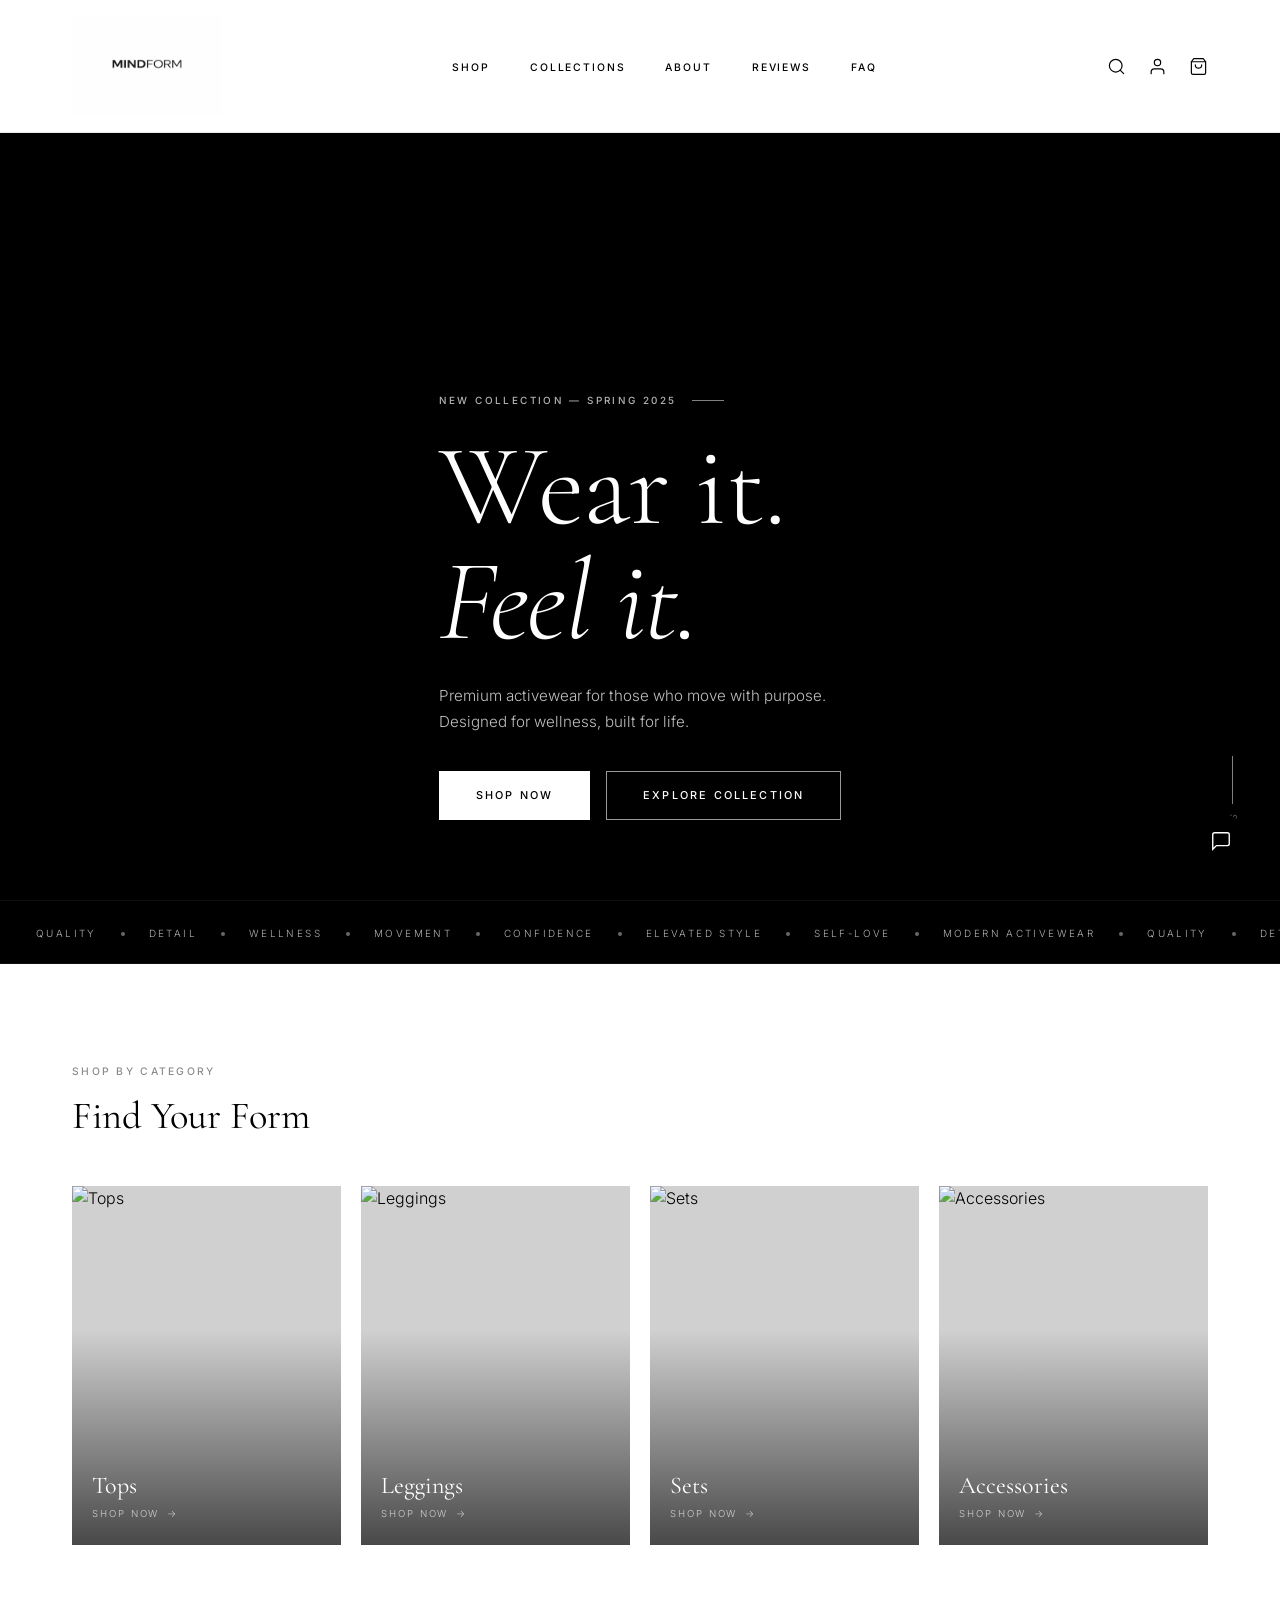
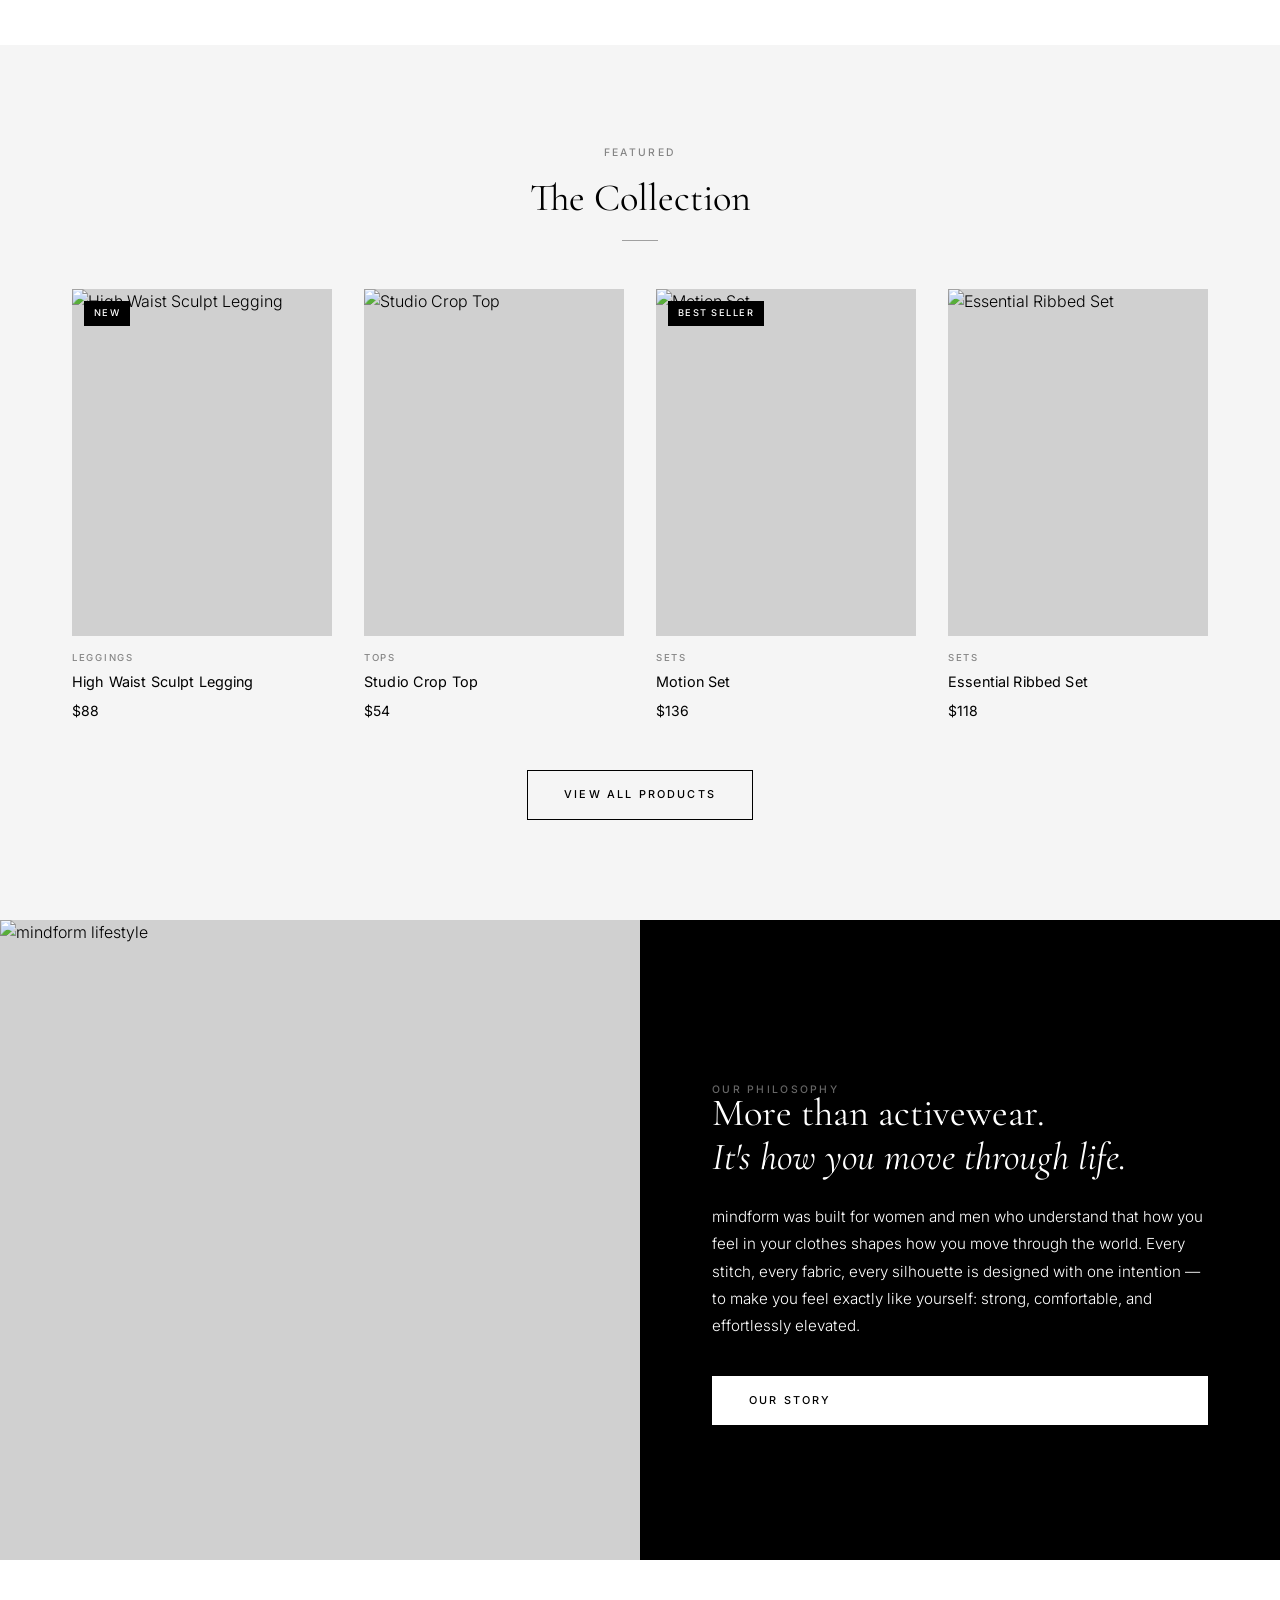
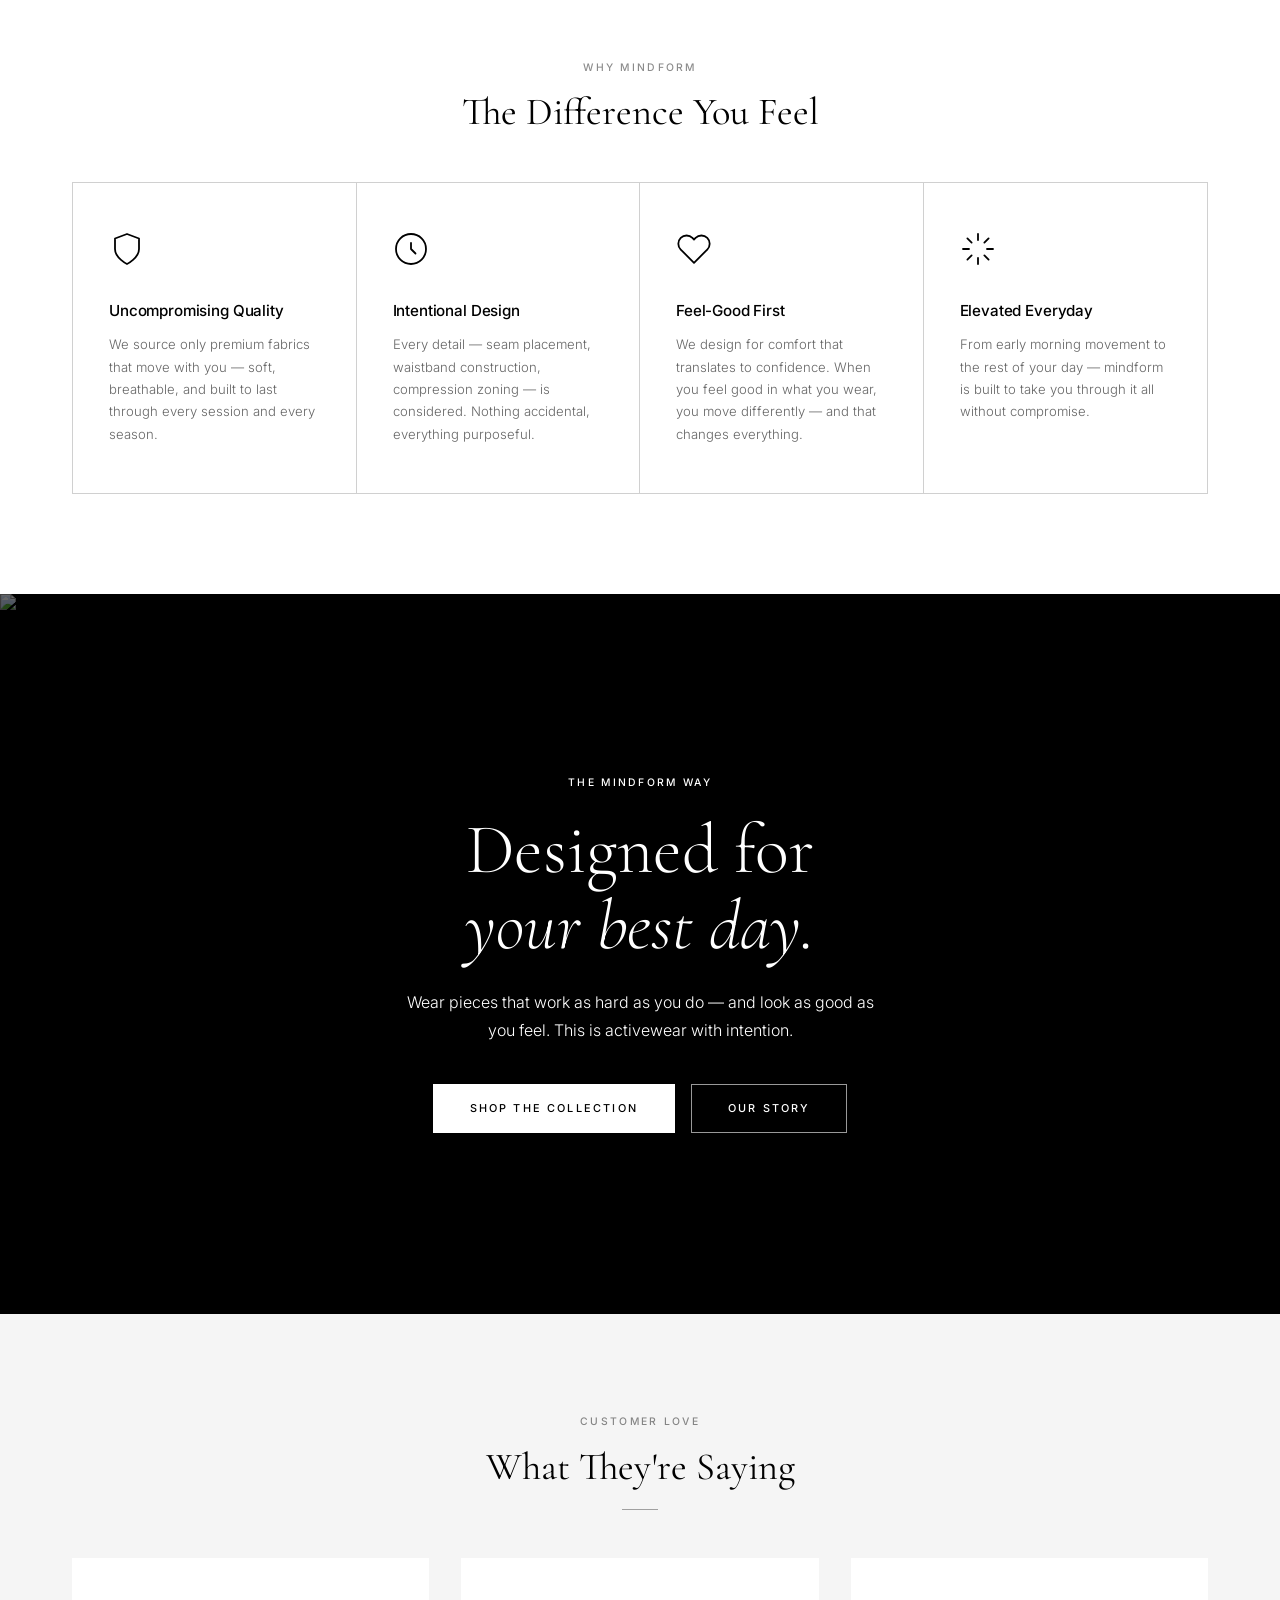
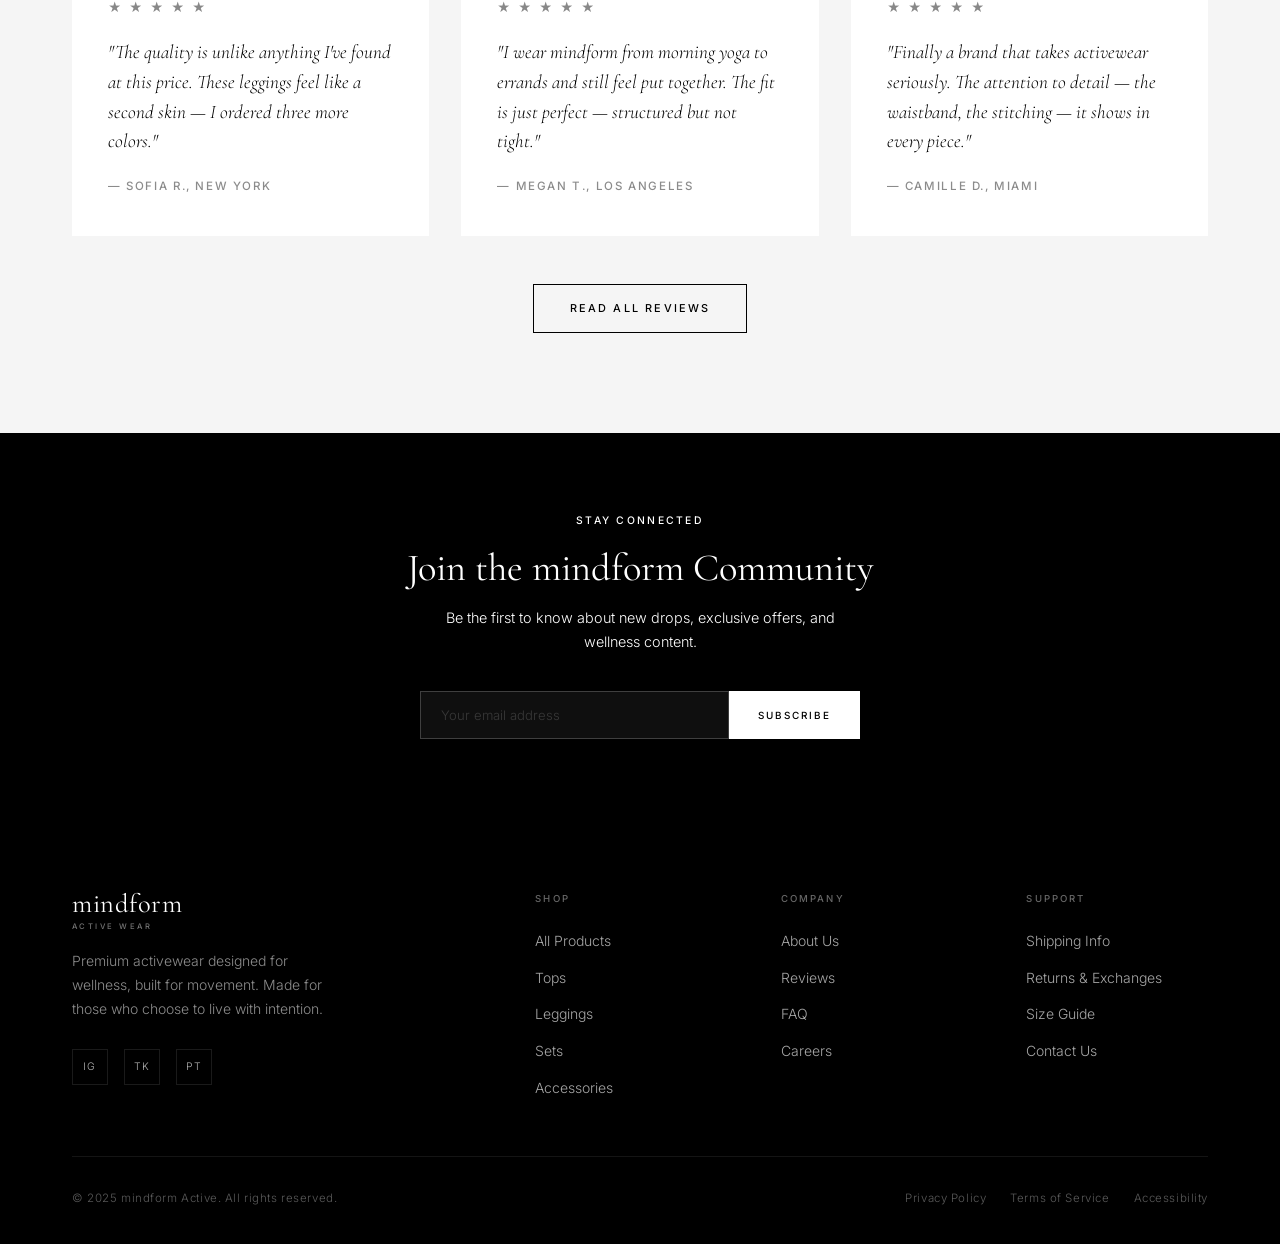
==== commit 4704752e: "new changes" ====
--- a/index.html
+++ b/index.html
@@ -13,7 +13,7 @@
   <nav class="navbar navbar--on-dark" id="navbar">
     <div class="container">
       <div class="navbar__inner">
-        <a href="index.html" class="navbar__logo"><span class="navbar__logo-mind">mind</span><span class="navbar__logo-form">form</span></a>
+        <a href="index.html" class="navbar__logo"><img src="assets/logo/logo123.jpeg" alt="mindform Active" class="navbar__logo-img"></a>
         <ul class="navbar__nav">
           <li><a href="shop.html" class="navbar__link">Shop</a></li>
           <li><a href="shop.html" class="navbar__link">Collections</a></li>
--- a/css/styles.css
+++ b/css/styles.css
@@ -6,11 +6,11 @@
 
 /* ─── Tokens ─────────────────────────────────────── */
 :root {
-  --cream:    #F0EDE6;
-  --beige:    #D7D1C1;
-  --charcoal: #231F20;
+  --cream:    #FFFFFF;
+  --beige:    #D0D0D0;
+  --charcoal: #000000;
   --white:    #FFFFFF;
-  --off:      #F8F5EF;
+  --off:      #F5F5F5;
 
   --font-display: 'Cormorant Garamond', serif;
   --font-body:    'Inter', sans-serif;
@@ -31,7 +31,7 @@
 html { scroll-behavior: smooth; font-size: 16px; }
 body {
   font-family: var(--font-body);
-  background: var(--cream);
+  background: #FFFFFF;
   color: var(--charcoal);
   line-height: 1.6;
   font-weight: 300;
@@ -165,7 +165,7 @@
 .btn-ghost-light {
   background: transparent;
   color: var(--cream);
-  border-color: rgba(240,237,230,0.6);
+  border-color: rgba(255,255,255,0.6);
 }
 .btn-ghost-light:hover {
   background: var(--cream);
@@ -193,21 +193,13 @@
   position: fixed;
   top: 0; left: 0; right: 0;
   z-index: 100;
-  padding: 24px 0;
-  transition: padding var(--dur) var(--ease),
-              background var(--dur) var(--ease),
-              border-color var(--dur) var(--ease);
-  border-bottom: 1px solid transparent;
-}
-.navbar.scrolled {
-  background: rgba(255, 255, 255, 0.97);
+  padding: 16px 0;
+  background: #ffffff;
   backdrop-filter: blur(12px);
   -webkit-backdrop-filter: blur(12px);
-  padding: 16px 0;
-  border-bottom-color: rgba(215, 209, 193, 0.4);
-}
-.navbar--on-dark { color: var(--cream); }
-.navbar--on-dark.scrolled { color: var(--charcoal); }
+  border-bottom: 1px solid rgba(200, 200, 200, 0.4);
+  color: var(--charcoal);
+}
 
 .navbar__inner {
   display: flex;
@@ -217,31 +209,14 @@
 .navbar__logo {
   flex-shrink: 0;
   display: flex;
-  align-items: baseline;
+  align-items: center;
   line-height: 1;
 }
-.navbar__logo-mind {
-  font-family: var(--font-display);
-  font-size: 1.55rem;
-  font-weight: 700;
-  letter-spacing: 0.01em;
-  line-height: 1;
-  color: var(--charcoal);
-  transition: color var(--dur) var(--ease);
-}
-.navbar__logo-form {
-  font-family: var(--font-display);
-  font-size: 1.55rem;
-  font-weight: 400;
-  letter-spacing: 0.01em;
-  line-height: 1;
-  color: var(--charcoal);
-  transition: color var(--dur) var(--ease);
-}
-/* Over dark hero — logo turns white */
-.navbar--on-dark:not(.scrolled) .navbar__logo-mind,
-.navbar--on-dark:not(.scrolled) .navbar__logo-form {
-  color: var(--cream);
+.navbar__logo-img {
+  height: 100px;
+  width: auto;
+  display: block;
+  object-fit: contain;
 }
 /* Footer logo text */
 .footer__logo-text {
@@ -389,7 +364,7 @@
   grid-template-columns: 2.2fr 1fr 1fr 1fr;
   gap: var(--gap-xl);
   padding-bottom: 56px;
-  border-bottom: 1px solid rgba(240, 237, 230, 0.08);
+  border-bottom: 1px solid rgba(255, 255, 255, 0.08);
 }
 .footer__logo {
   font-family: var(--font-display);
@@ -412,7 +387,7 @@
 }
 .footer__social a {
   width: 36px; height: 36px;
-  border: 1px solid rgba(240,237,230,0.15);
+  border: 1px solid rgba(255,255,255,0.15);
   display: flex; align-items: center; justify-content: center;
   transition: border-color var(--dur), background var(--dur);
   font-size: 0.65rem;
@@ -422,7 +397,7 @@
 }
 .footer__social a:hover {
   border-color: var(--cream);
-  background: rgba(240,237,230,0.08);
+  background: rgba(255,255,255,0.08);
   opacity: 1;
 }
 .footer__col-title {
@@ -487,10 +462,10 @@
   inset: 0;
   background: linear-gradient(
     to bottom,
-    rgba(35,31,32,0.1) 0%,
-    rgba(35,31,32,0.05) 30%,
-    rgba(35,31,32,0.45) 75%,
-    rgba(35,31,32,0.7) 100%
+    rgba(0,0,0,0.1) 0%,
+    rgba(0,0,0,0.05) 30%,
+    rgba(0,0,0,0.45) 75%,
+    rgba(0,0,0,0.7) 100%
   );
 }
 .hero__content {
@@ -517,7 +492,7 @@
   content: '';
   display: block;
   width: 32px; height: 1px;
-  background: rgba(240,237,230,0.5);
+  background: rgba(255,255,255,0.5);
 }
 .hero__title { margin-bottom: 24px; }
 .hero__sub {
@@ -578,8 +553,8 @@
   background: var(--charcoal);
   color: var(--cream);
   padding: 18px 0;
-  border-top: 1px solid rgba(240,237,230,0.06);
-  border-bottom: 1px solid rgba(240,237,230,0.06);
+  border-top: 1px solid rgba(255,255,255,0.06);
+  border-bottom: 1px solid rgba(255,255,255,0.06);
 }
 .marquee__track {
   display: inline-flex;
@@ -639,7 +614,7 @@
   background: linear-gradient(
     to bottom,
     transparent 40%,
-    rgba(35,31,32,0.65) 100%
+    rgba(0,0,0,0.65) 100%
   );
 }
 .cat-card__content {
@@ -701,7 +676,7 @@
   z-index: 1;
 }
 .product-card__badge--sale {
-  background: #8B7355;
+  background: #555555;
 }
 .product-card__quick {
   position: absolute;
@@ -874,7 +849,7 @@
 .testimonial-stars {
   display: flex;
   gap: 4px;
-  color: #C4A882;
+  color: #888888;
   font-size: 0.8rem;
   letter-spacing: 2px;
 }
@@ -920,8 +895,8 @@
 .newsletter-form input {
   flex: 1;
   padding: 15px 20px;
-  border: 1px solid rgba(240,237,230,0.2);
-  background: rgba(240,237,230,0.06);
+  border: 1px solid rgba(255,255,255,0.2);
+  background: rgba(255,255,255,0.06);
   color: var(--cream);
   font-family: var(--font-body);
   font-size: 0.82rem;
@@ -930,7 +905,7 @@
   transition: border-color var(--dur);
 }
 .newsletter-form input::placeholder { opacity: 0.4; }
-.newsletter-form input:focus { border-color: rgba(240,237,230,0.5); }
+.newsletter-form input:focus { border-color: rgba(255,255,255,0.5); }
 .newsletter-form button {
   padding: 15px 28px;
   background: var(--cream);
@@ -1358,12 +1333,12 @@
   border: none;
   cursor: pointer;
   display: flex; align-items: center; justify-content: center;
-  box-shadow: 0 6px 32px rgba(35,31,32,0.22);
+  box-shadow: 0 6px 32px rgba(0,0,0,0.22);
   transition: transform var(--dur), box-shadow var(--dur);
 }
 .chatbot-fab:hover {
   transform: scale(1.06);
-  box-shadow: 0 10px 40px rgba(35,31,32,0.28);
+  box-shadow: 0 10px 40px rgba(0,0,0,0.28);
 }
 .chatbot-fab svg {
   width: 22px; height: 22px;
@@ -1378,7 +1353,7 @@
   width: 348px;
   background: var(--white);
   border: 1px solid var(--beige);
-  box-shadow: 0 20px 60px rgba(35,31,32,0.14);
+  box-shadow: 0 20px 60px rgba(0,0,0,0.14);
   display: flex;
   flex-direction: column;
   transform: translateY(16px) scale(0.97);
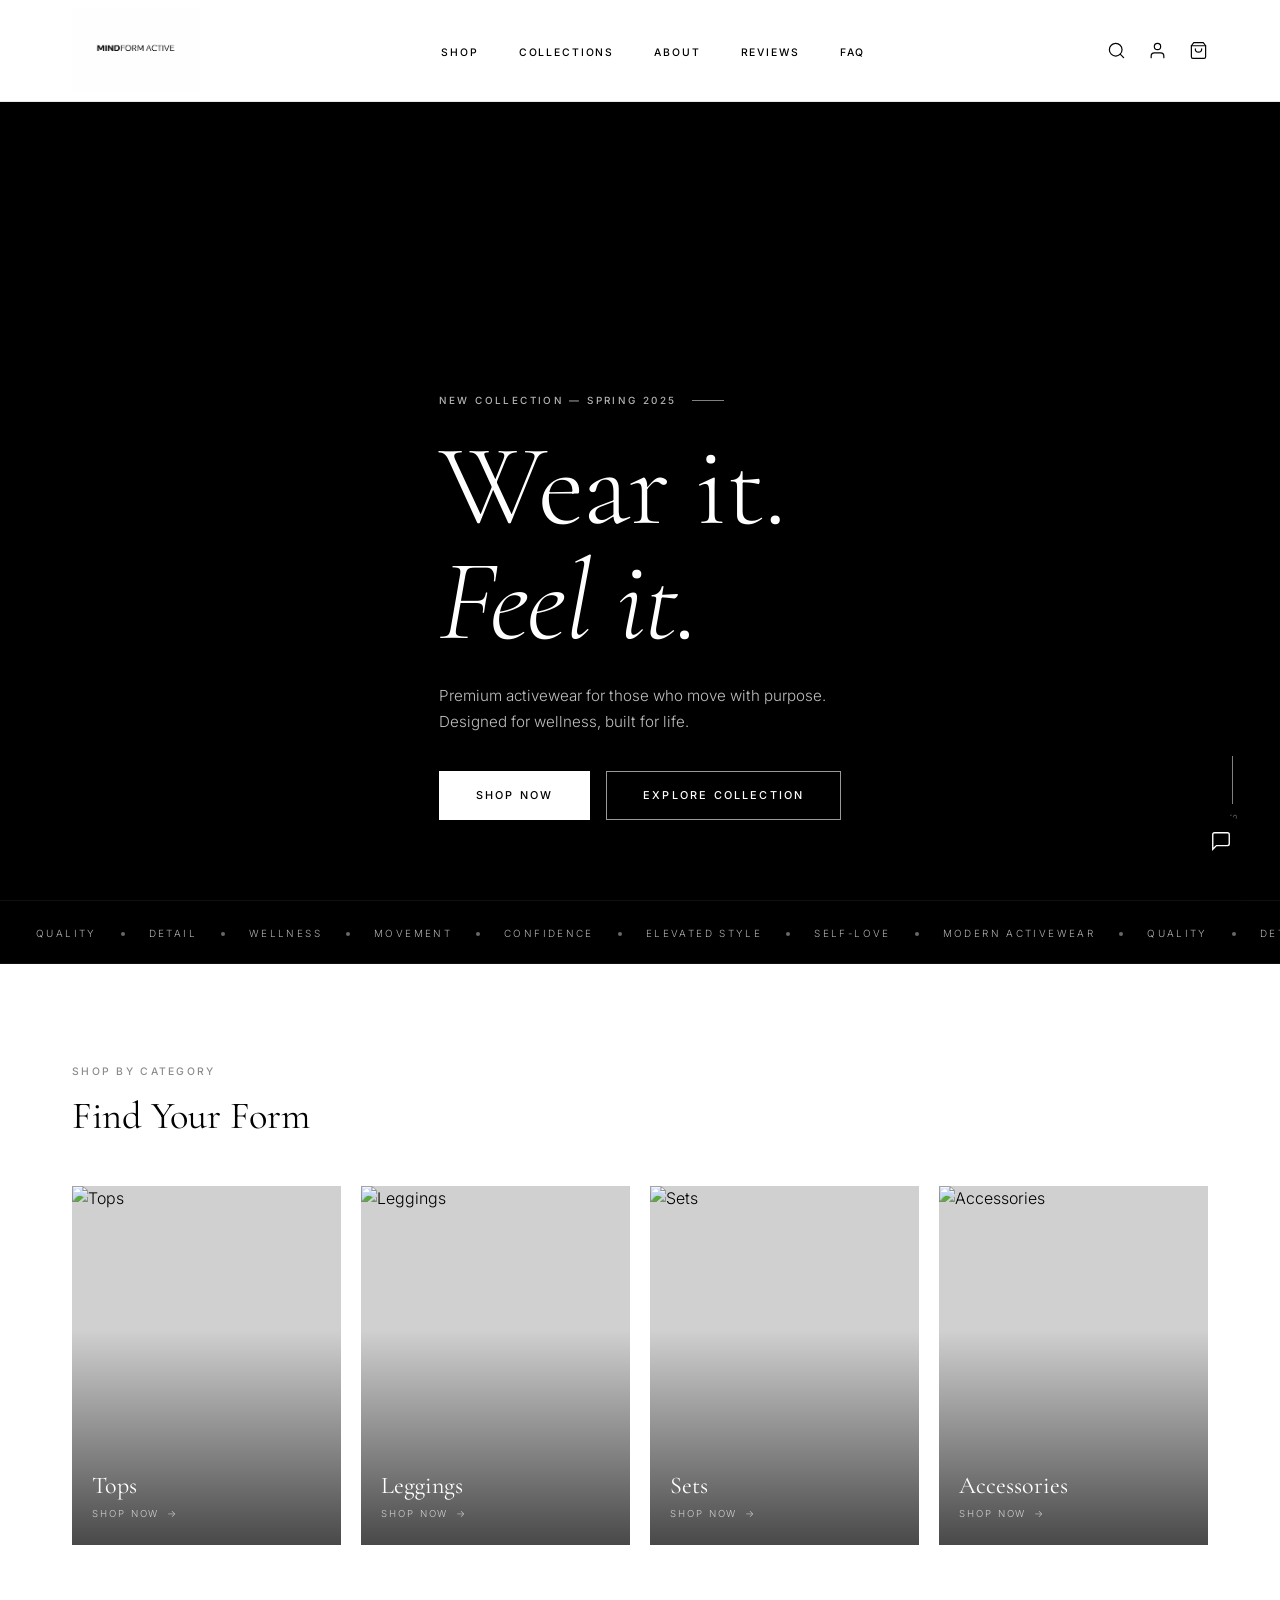
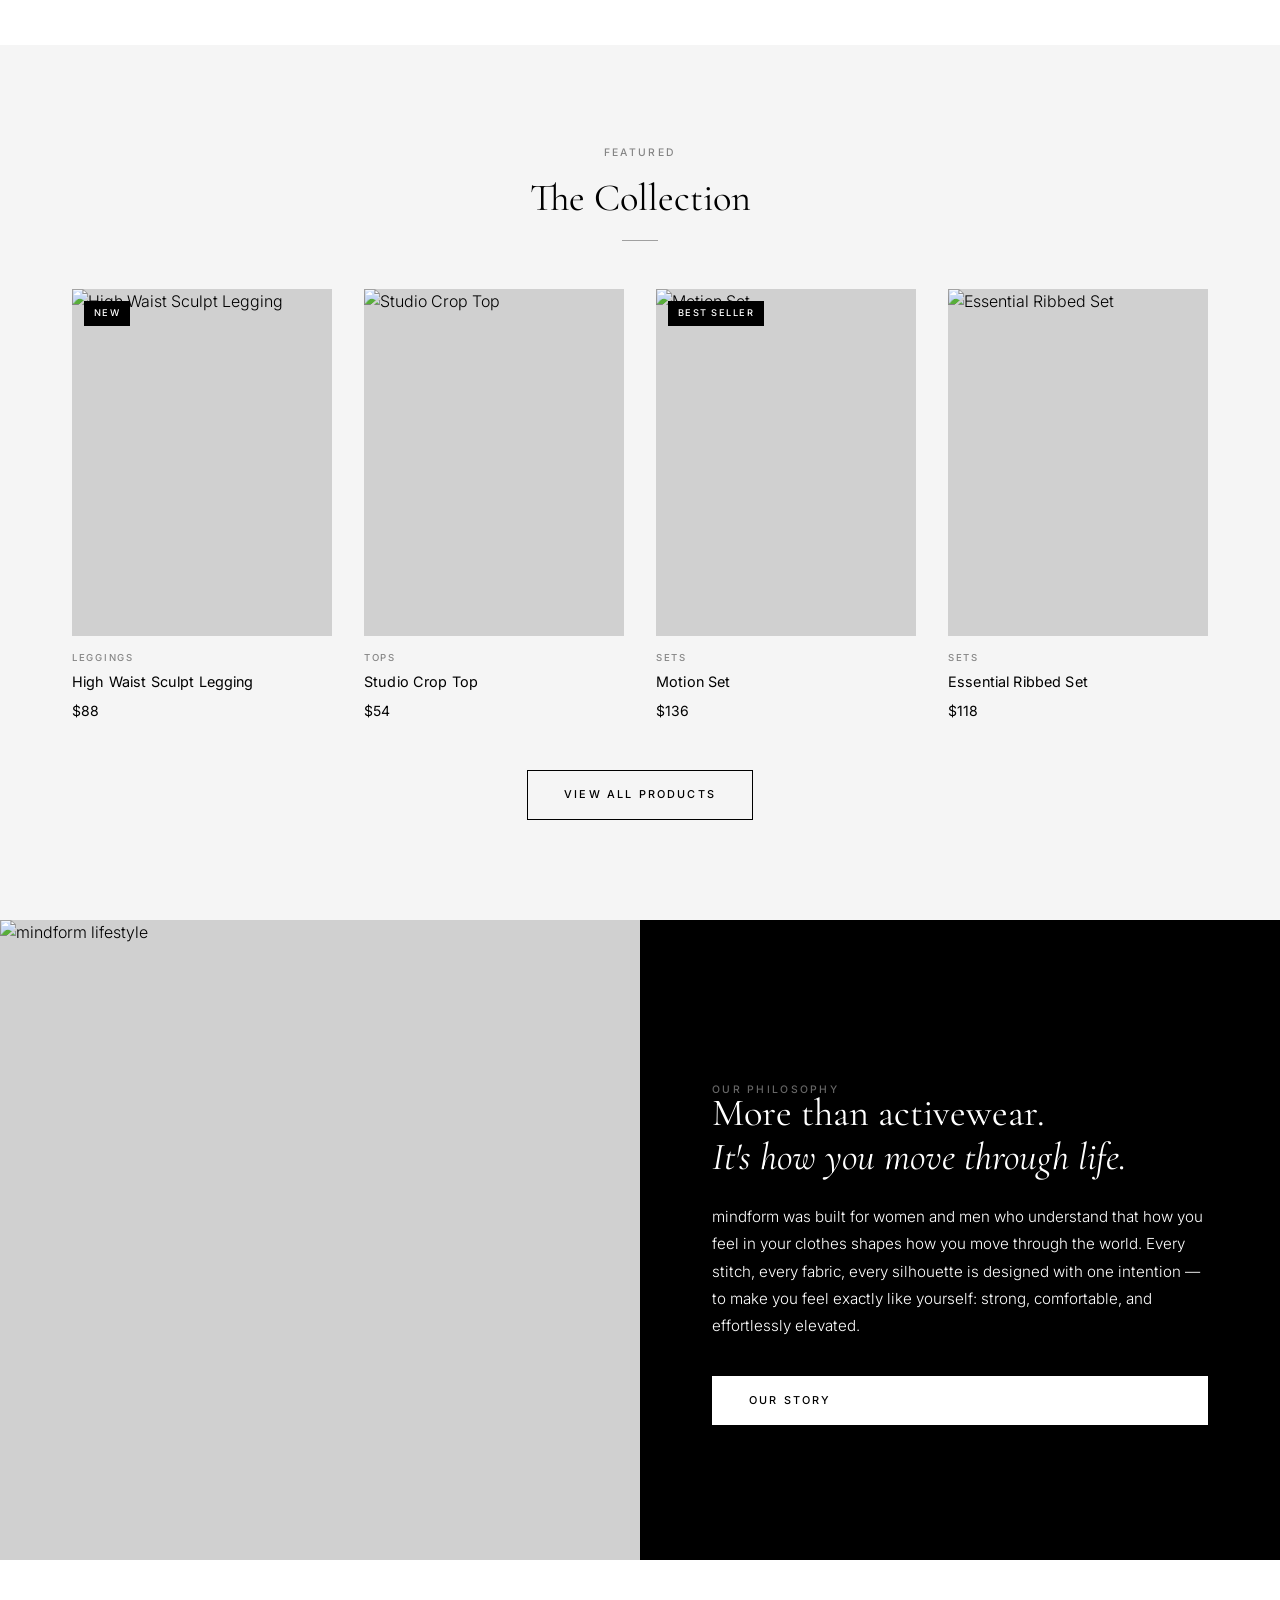
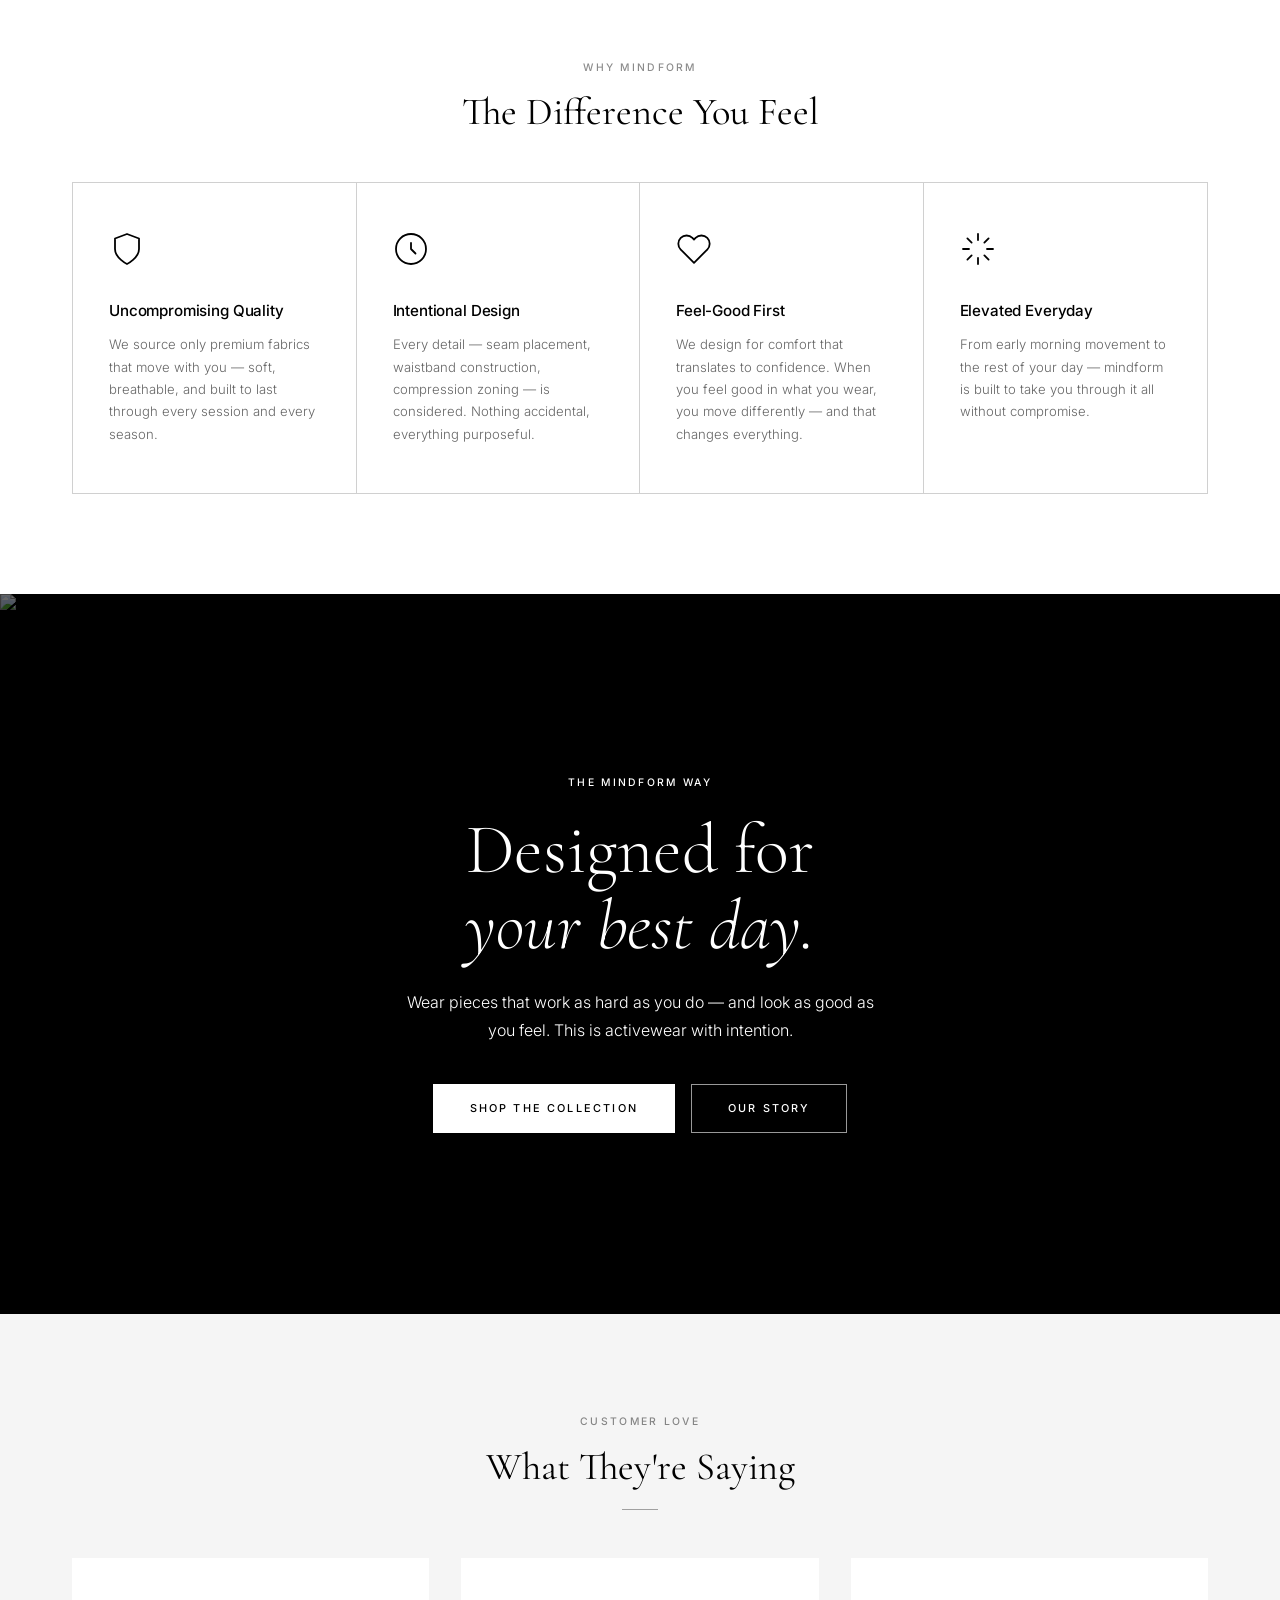
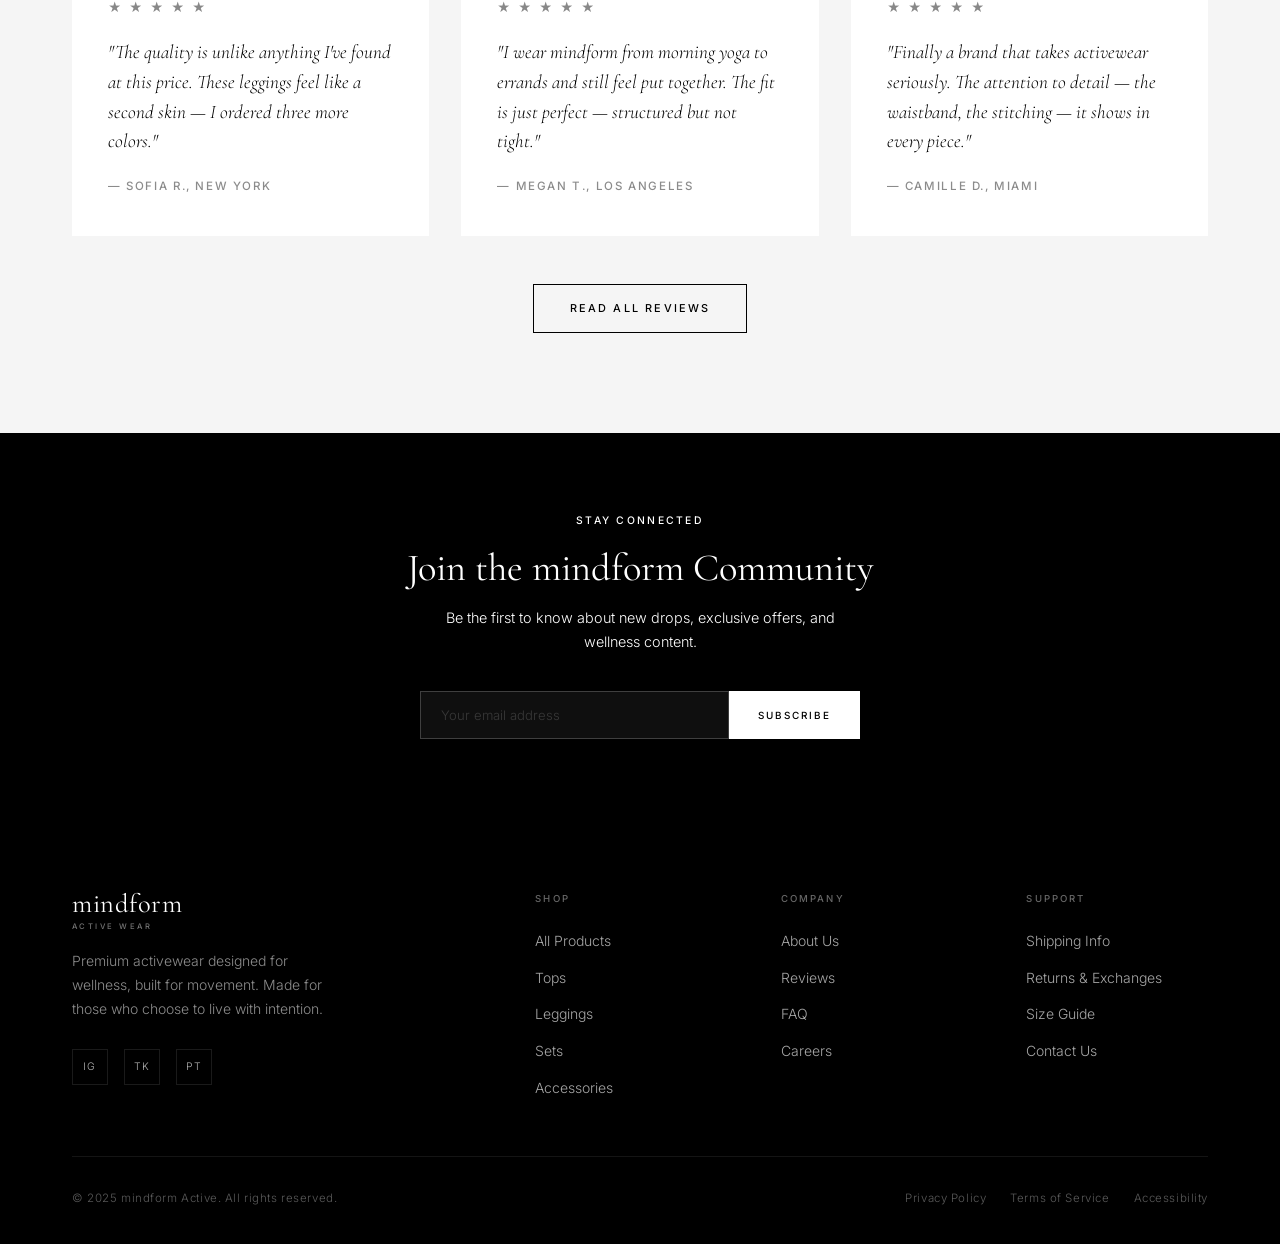
==== commit fe57772d: "new" ====
--- a/index.html
+++ b/index.html
@@ -13,7 +13,7 @@
   <nav class="navbar navbar--on-dark" id="navbar">
     <div class="container">
       <div class="navbar__inner">
-        <a href="index.html" class="navbar__logo"><img src="assets/logo/logo123.jpeg" alt="mindform Active" class="navbar__logo-img"></a>
+        <a href="index.html" class="navbar__logo"><img src="assets/logo/39656D7C-C194-46F8-AC55-1C02D9FD7092_1_105_c.jpeg" alt="mindform Active" class="navbar__logo-img"></a>
         <ul class="navbar__nav">
           <li><a href="shop.html" class="navbar__link">Shop</a></li>
           <li><a href="shop.html" class="navbar__link">Collections</a></li>
--- a/css/styles.css
+++ b/css/styles.css
@@ -193,7 +193,7 @@
   position: fixed;
   top: 0; left: 0; right: 0;
   z-index: 100;
-  padding: 16px 0;
+  padding: 8px 0;
   background: #ffffff;
   backdrop-filter: blur(12px);
   -webkit-backdrop-filter: blur(12px);
@@ -213,7 +213,7 @@
   line-height: 1;
 }
 .navbar__logo-img {
-  height: 100px;
+  height: 85px;
   width: auto;
   display: block;
   object-fit: contain;
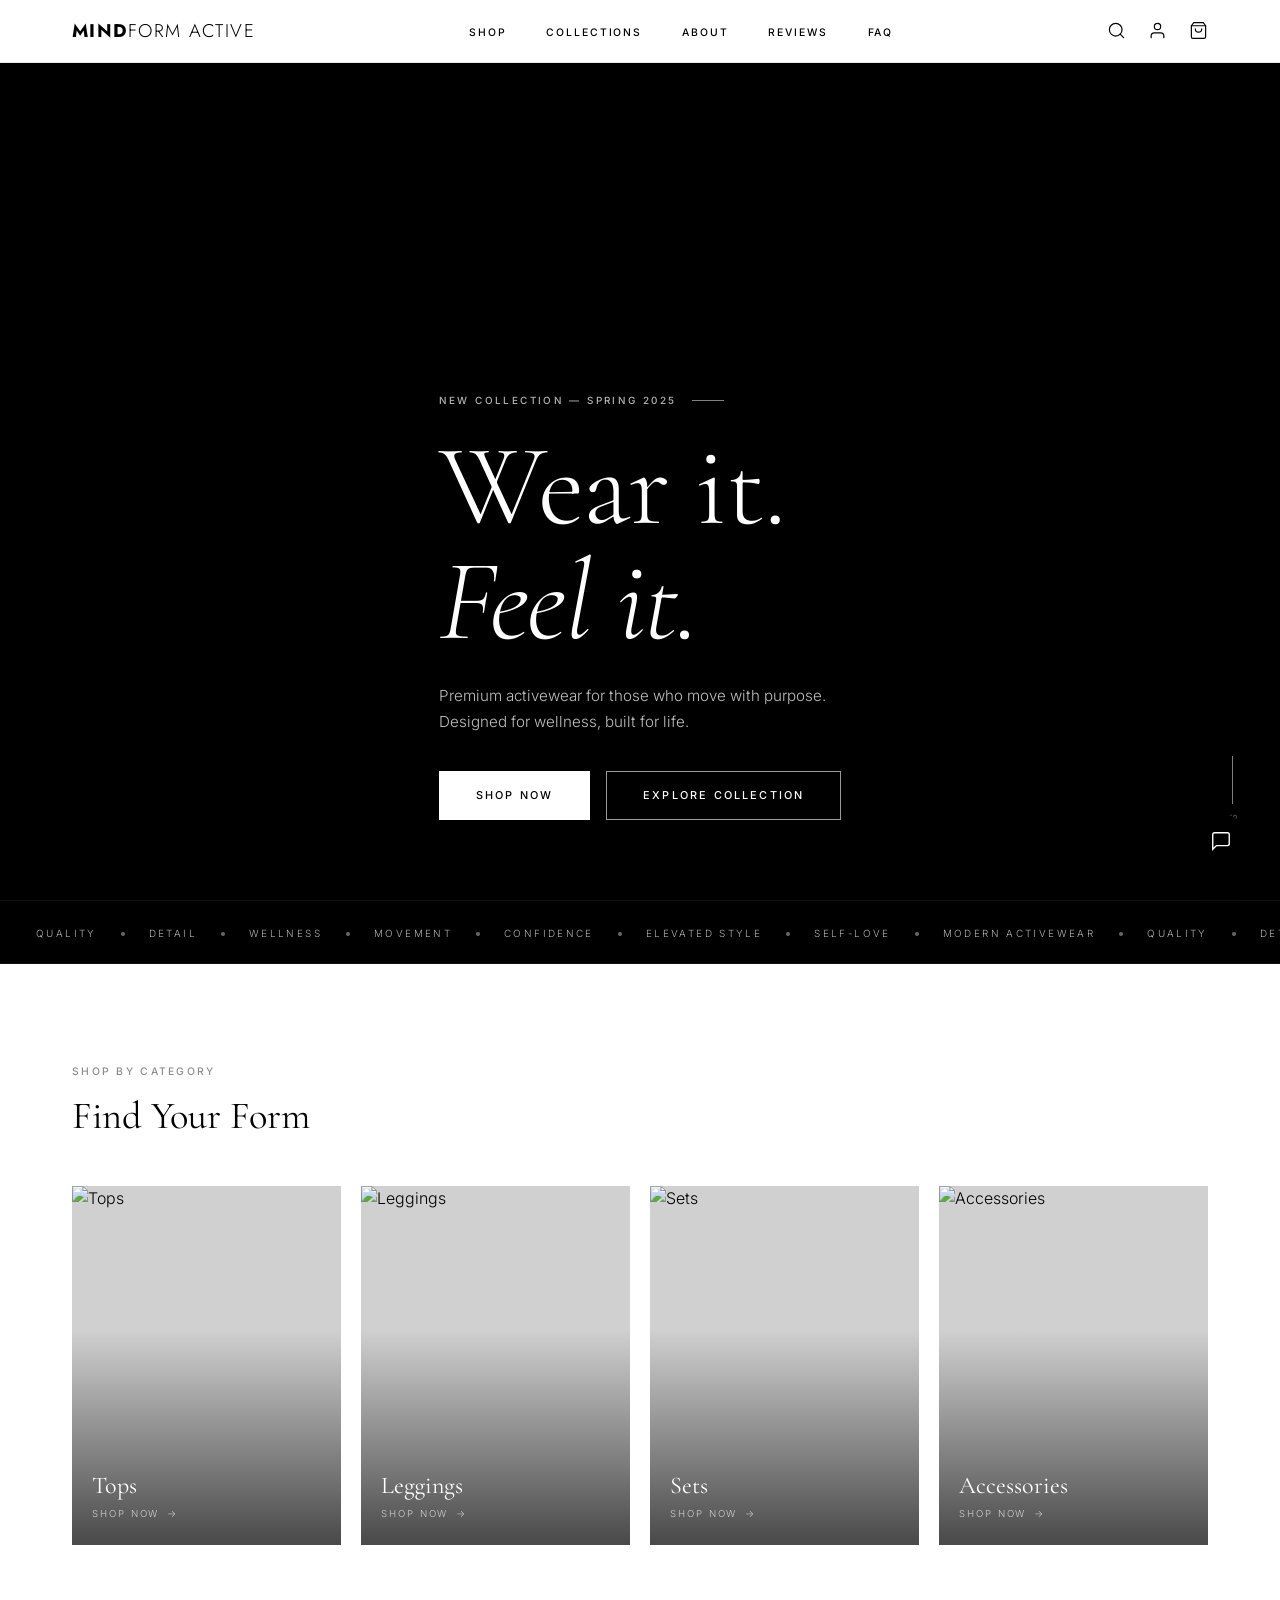
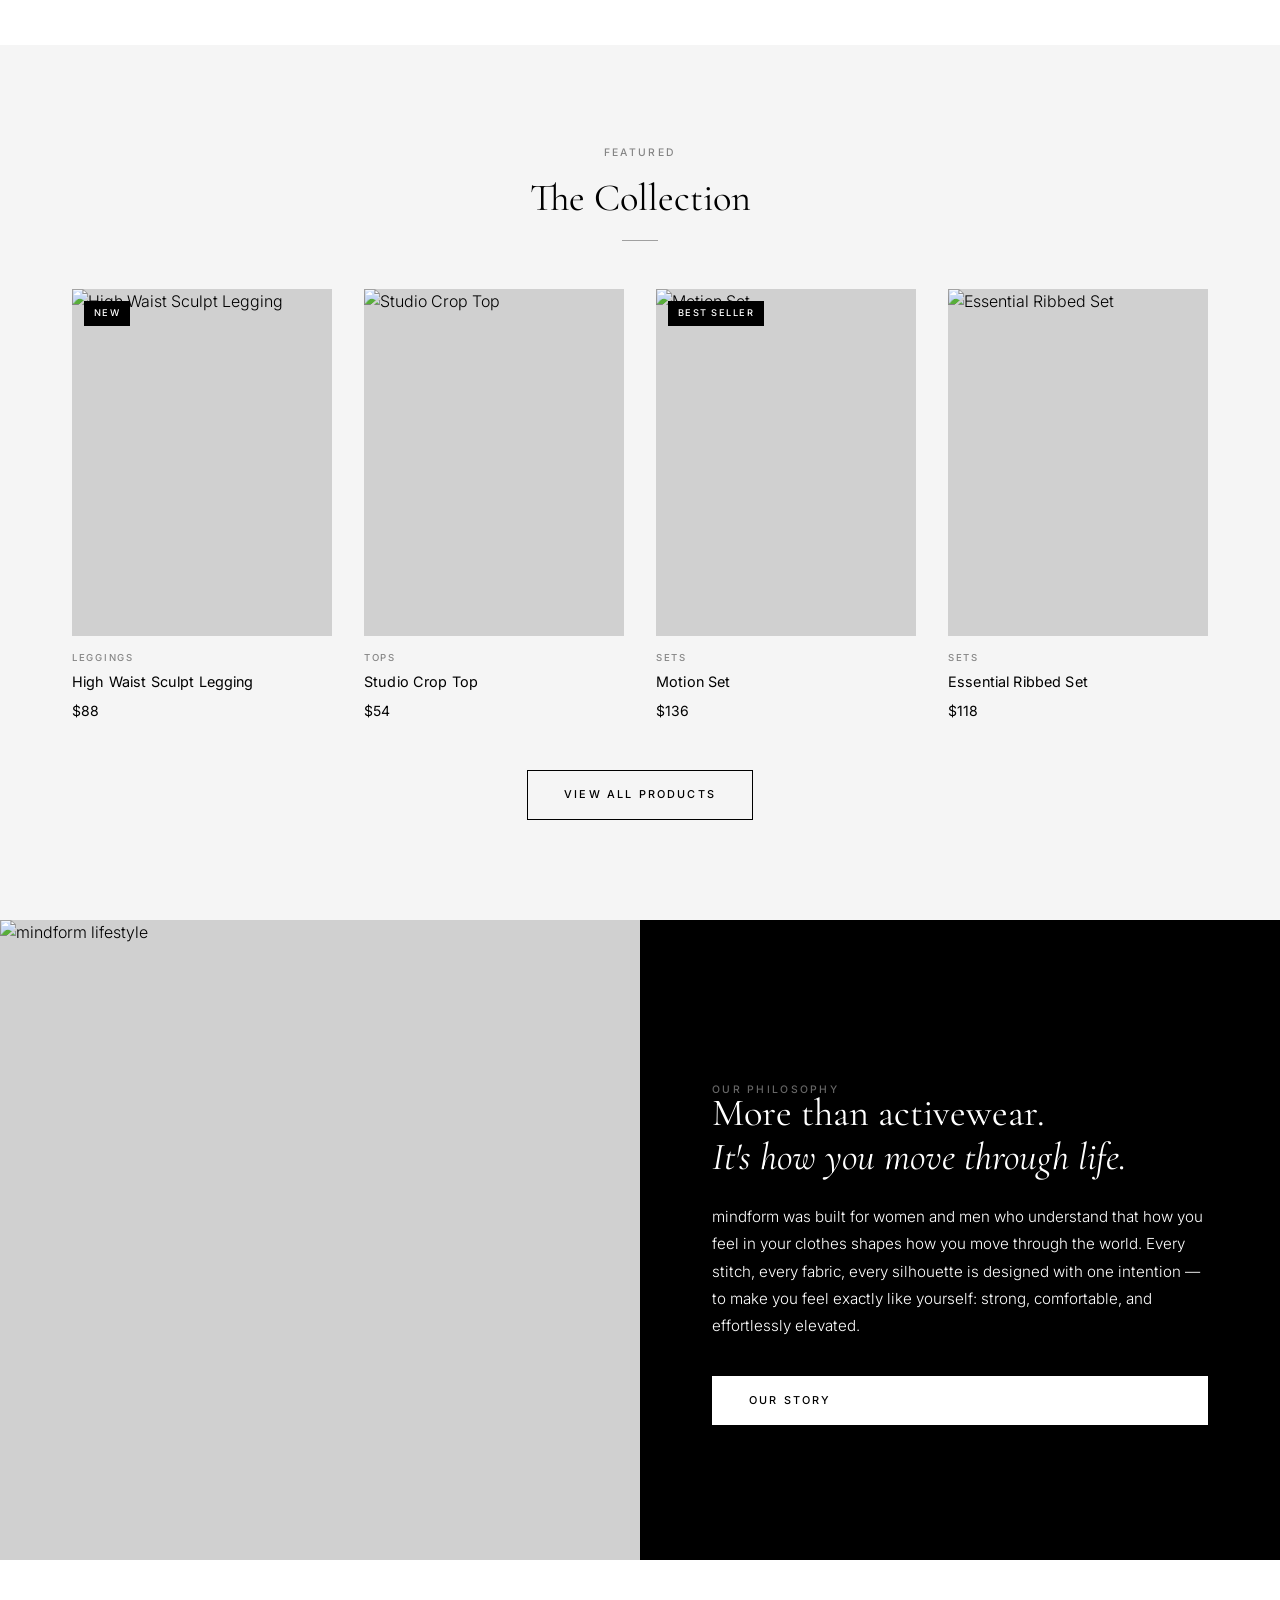
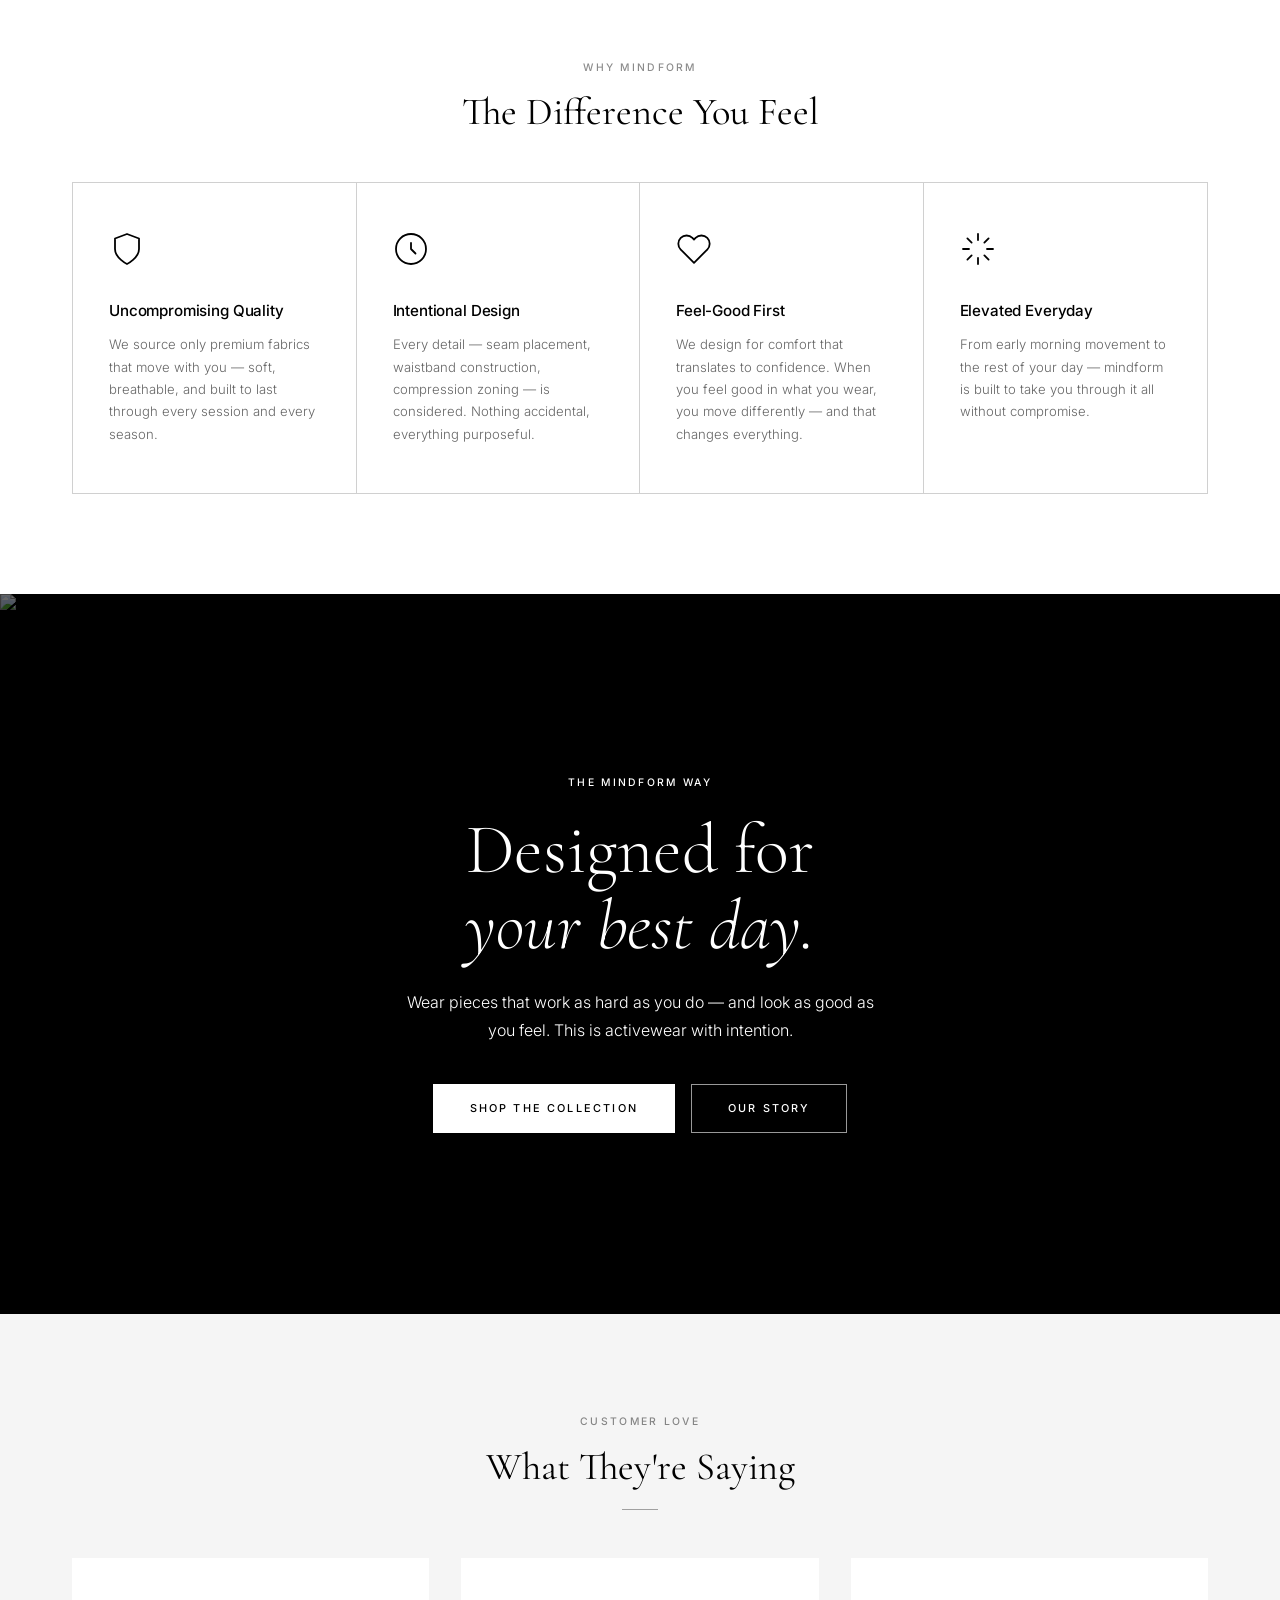
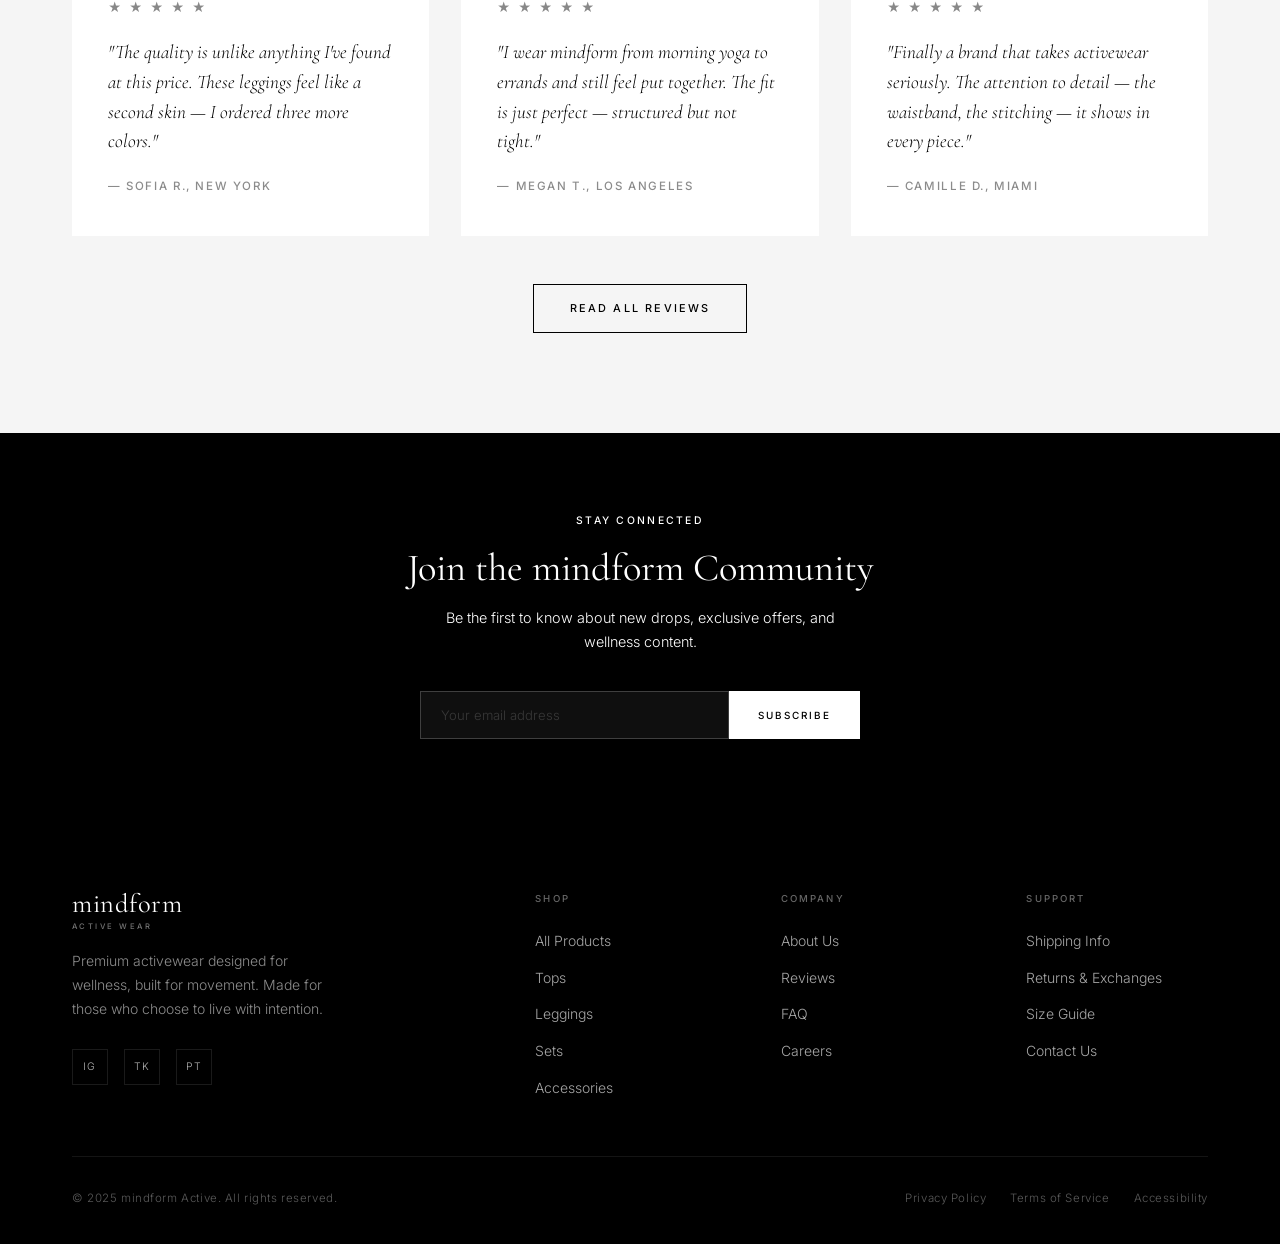
==== commit c0c269c5: "new" ====
--- a/index.html
+++ b/index.html
@@ -13,7 +13,7 @@
   <nav class="navbar navbar--on-dark" id="navbar">
     <div class="container">
       <div class="navbar__inner">
-        <a href="index.html" class="navbar__logo"><img src="assets/logo/39656D7C-C194-46F8-AC55-1C02D9FD7092_1_105_c.jpeg" alt="mindform Active" class="navbar__logo-img"></a>
+        <a href="index.html" class="navbar__logo"><span class="navbar__logo-mind">Mind</span><span class="navbar__logo-rest">Form Active</span></a>
         <ul class="navbar__nav">
           <li><a href="shop.html" class="navbar__link">Shop</a></li>
           <li><a href="shop.html" class="navbar__link">Collections</a></li>
--- a/css/styles.css
+++ b/css/styles.css
@@ -2,7 +2,7 @@
    MINDFORM ACTIVE — Design System v1.0
    ===================================================== */
 
-@import url('https://fonts.googleapis.com/css2?family=Cormorant+Garamond:ital,wght@0,300;0,400;0,500;1,300;1,400&family=Inter:wght@300;400;500;600&display=swap');
+@import url('https://fonts.googleapis.com/css2?family=Cormorant+Garamond:ital,wght@0,300;0,400;0,500;1,300;1,400&family=Inter:wght@300;400;500;600&family=Jost:wght@300;400;700&display=swap');
 
 /* ─── Tokens ─────────────────────────────────────── */
 :root {
@@ -193,7 +193,7 @@
   position: fixed;
   top: 0; left: 0; right: 0;
   z-index: 100;
-  padding: 8px 0;
+  padding: 18px 0;
   background: #ffffff;
   backdrop-filter: blur(12px);
   -webkit-backdrop-filter: blur(12px);
@@ -211,12 +211,18 @@
   display: flex;
   align-items: center;
   line-height: 1;
-}
-.navbar__logo-img {
-  height: 85px;
-  width: auto;
-  display: block;
-  object-fit: contain;
+  font-family: 'Jost', sans-serif;
+  font-size: 1.15rem;
+  letter-spacing: 0.08em;
+  text-transform: uppercase;
+  color: #000000;
+  text-decoration: none;
+}
+.navbar__logo-mind {
+  font-weight: 700;
+}
+.navbar__logo-rest {
+  font-weight: 300;
 }
 /* Footer logo text */
 .footer__logo-text {
@@ -292,6 +298,7 @@
   border: none;
   cursor: pointer;
   padding: 4px;
+  color: #000000;
 }
 .navbar__burger span {
   display: block;
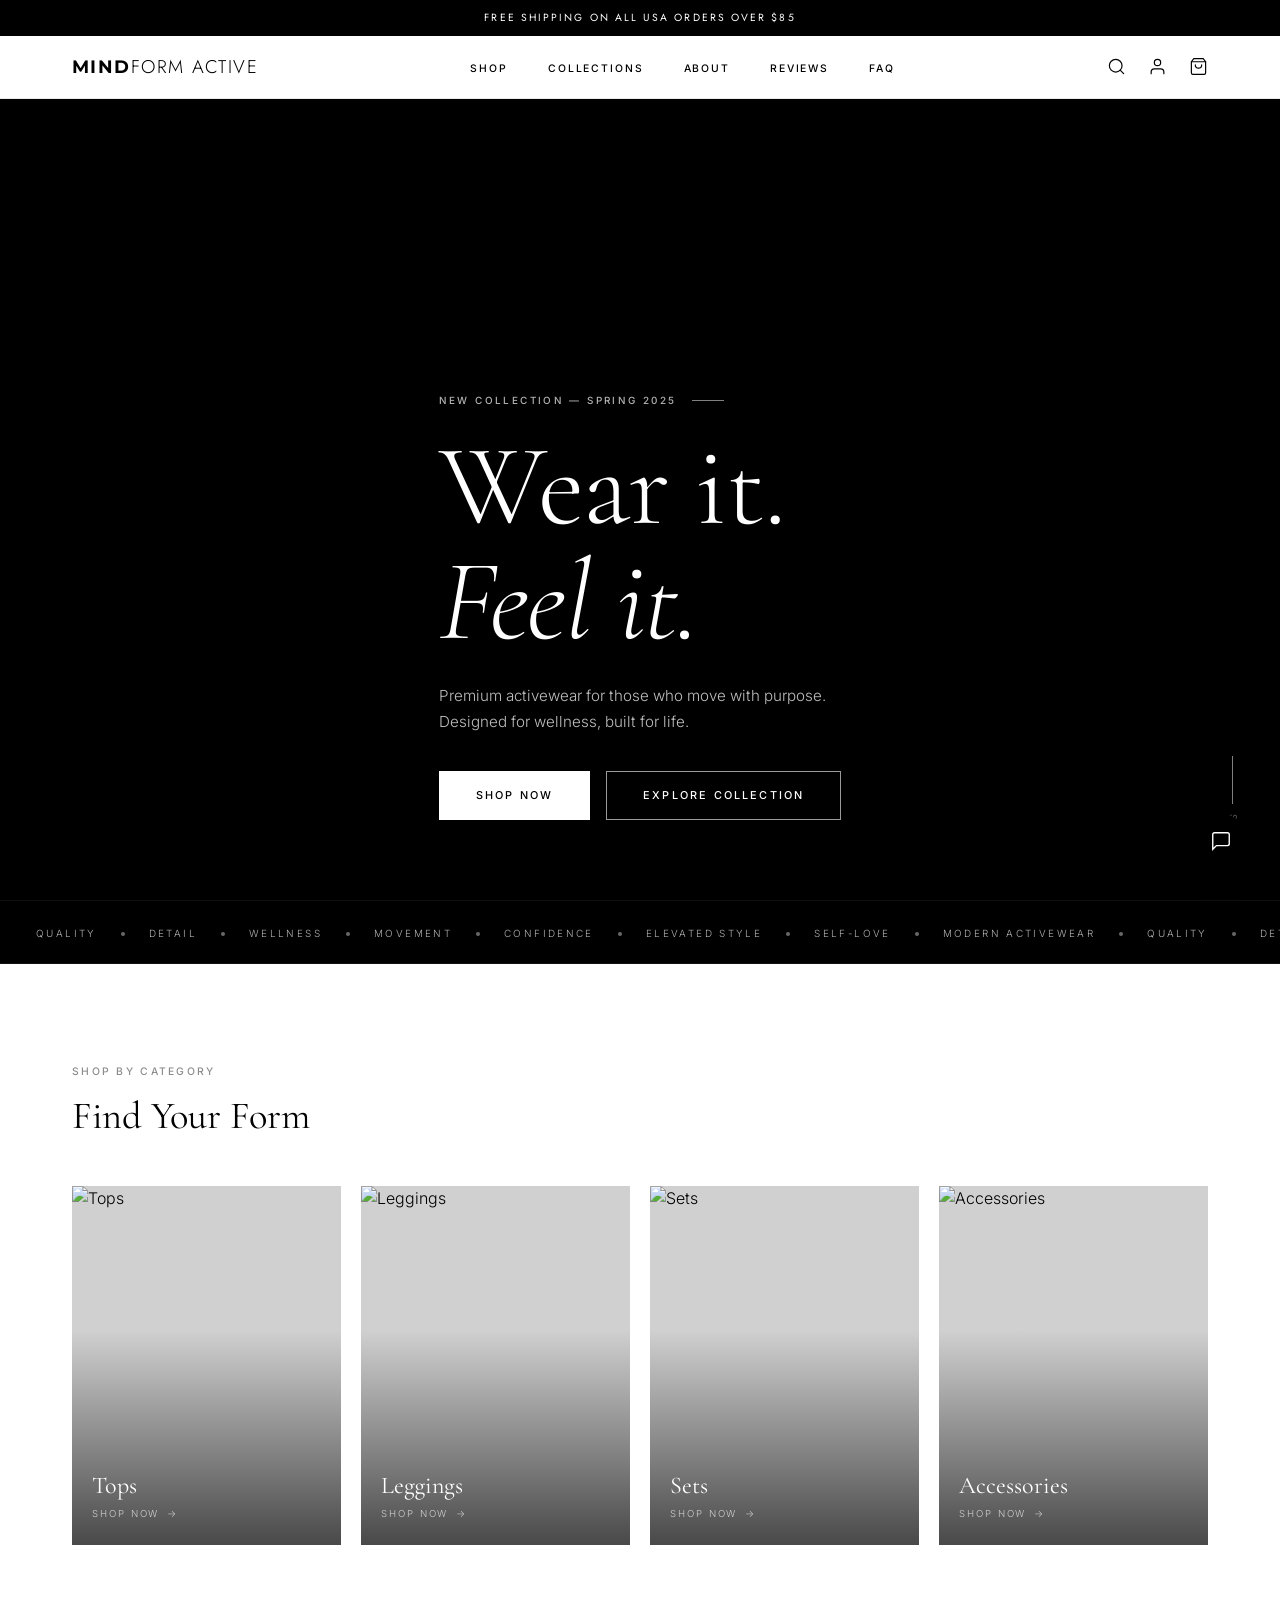
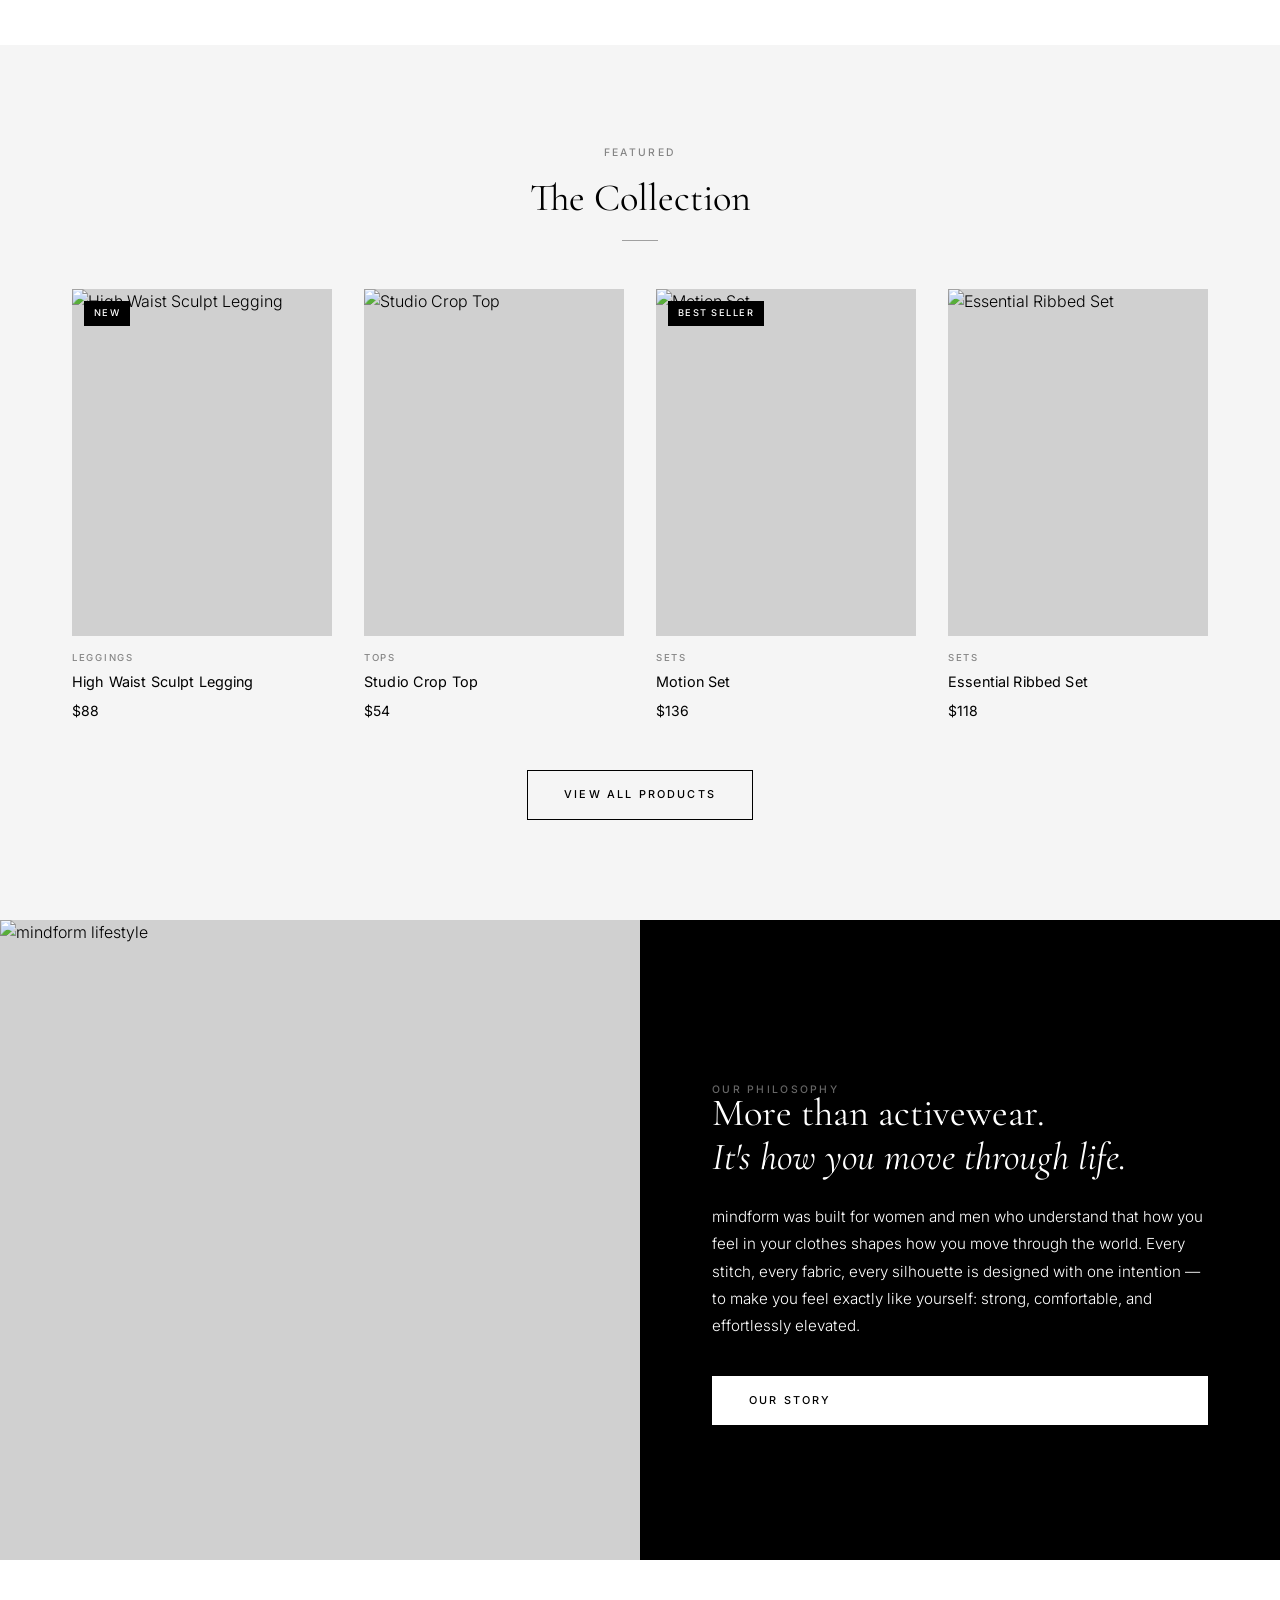
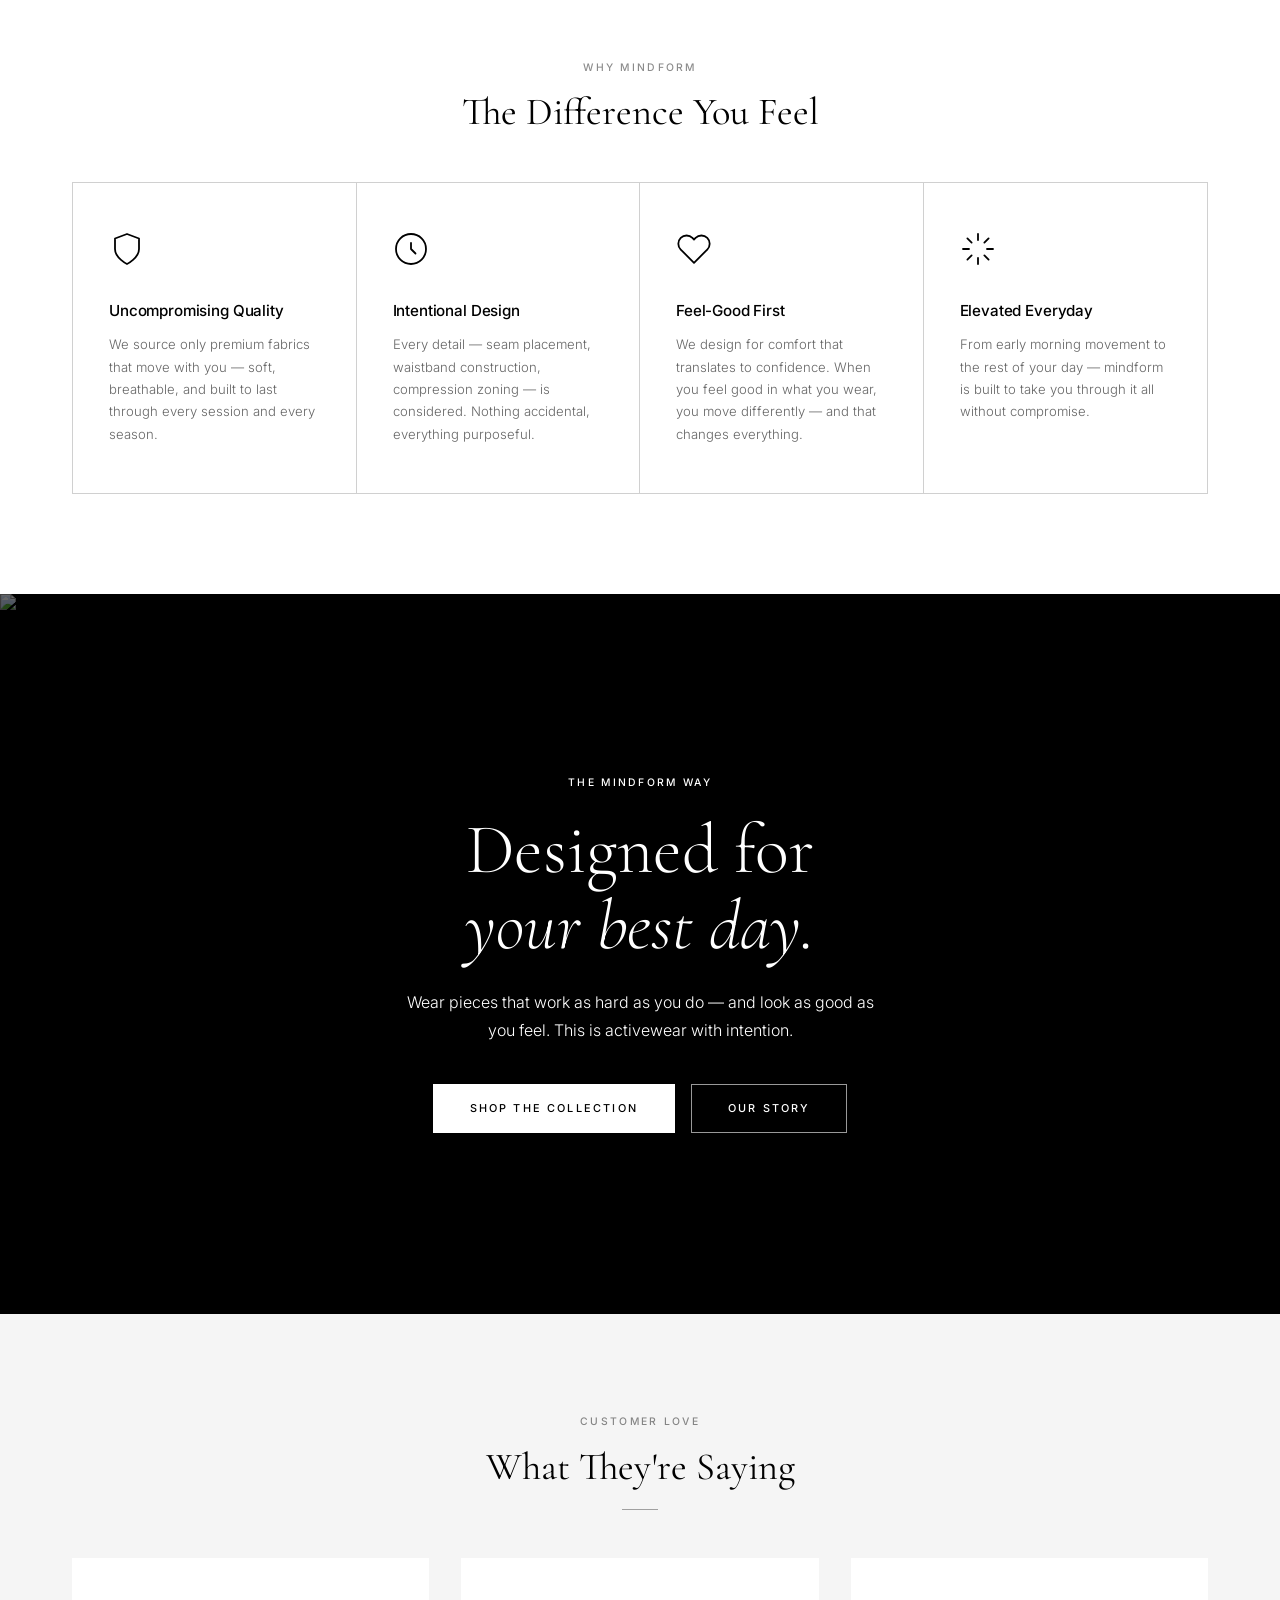
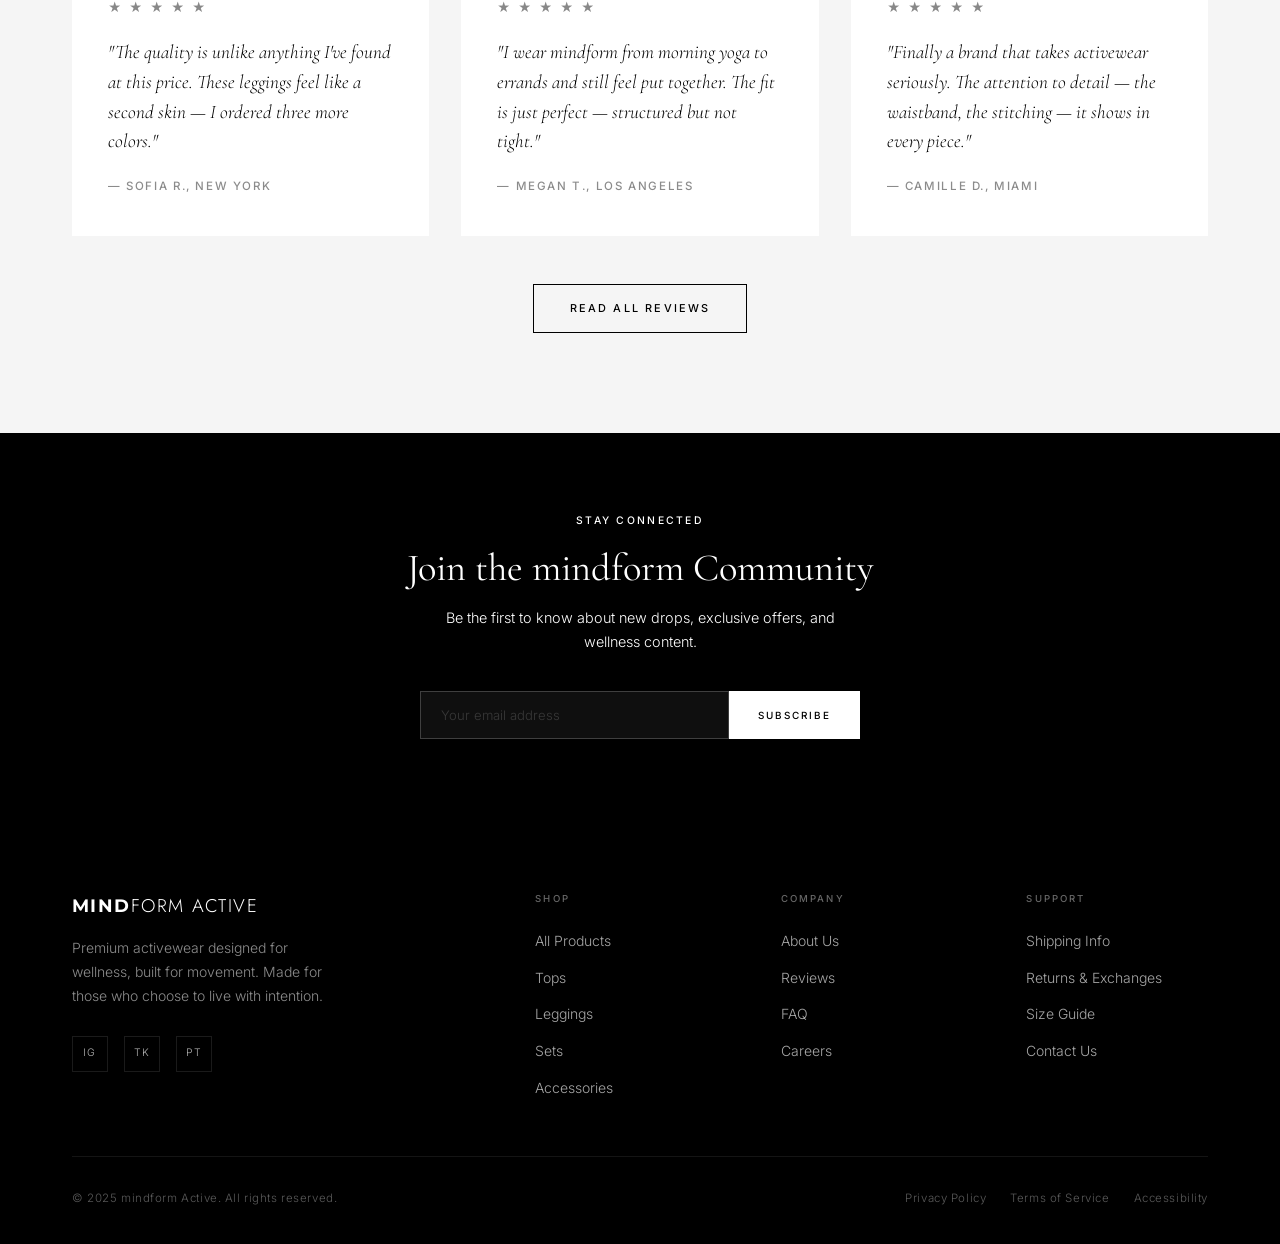
==== commit 9084c457: "new" ====
--- a/index.html
+++ b/index.html
@@ -8,6 +8,9 @@
   <link rel="stylesheet" href="css/styles.css" />
 </head>
 <body>
+
+  <!-- ── Announcement Bar ─────────────────────────── -->
+  <div class="announcement-bar">Free Shipping on All USA Orders Over $85</div>
 
   <!-- ── Navbar ───────────────────────────────────── -->
   <nav class="navbar navbar--on-dark" id="navbar">
@@ -387,7 +390,7 @@
     <div class="container">
       <div class="footer__grid">
         <div class="footer__brand">
-          <div class="footer__logo-text"><span class="logo-main">mindform</span><span class="logo-sub">Active Wear</span></div>
+          <div class="footer__logo-text"><span class="logo-mind">Mind</span><span class="logo-rest">Form Active</span></div>
           <p class="footer__tagline">Premium activewear designed for wellness, built for movement. Made for those who choose to live with intention.</p>
           <div class="footer__social">
             <a href="#" aria-label="Instagram">IG</a>
--- a/css/styles.css
+++ b/css/styles.css
@@ -2,7 +2,7 @@
    MINDFORM ACTIVE — Design System v1.0
    ===================================================== */
 
-@import url('https://fonts.googleapis.com/css2?family=Cormorant+Garamond:ital,wght@0,300;0,400;0,500;1,300;1,400&family=Inter:wght@300;400;500;600&family=Jost:wght@300;400;700&display=swap');
+@import url('https://fonts.googleapis.com/css2?family=Cormorant+Garamond:ital,wght@0,300;0,400;0,500;1,300;1,400&family=Inter:wght@300;400;500;600&family=Jost:wght@300;400;700&family=Montserrat:wght@700&display=swap');
 
 /* ─── Tokens ─────────────────────────────────────── */
 :root {
@@ -188,10 +188,28 @@
 .section-header--center { text-align: center; }
 .section-header .label { display: block; margin-bottom: 14px; opacity: 0.45; }
 
+/* ─── Announcement Bar ────────────────────────────── */
+.announcement-bar {
+  position: fixed;
+  top: 0; left: 0; right: 0;
+  z-index: 101;
+  height: 36px;
+  display: flex;
+  align-items: center;
+  justify-content: center;
+  background: #000000;
+  color: #ffffff;
+  font-family: 'Jost', sans-serif;
+  font-size: 0.65rem;
+  font-weight: 400;
+  letter-spacing: 0.2em;
+  text-transform: uppercase;
+}
+
 /* ─── Navbar ──────────────────────────────────────── */
 .navbar {
   position: fixed;
-  top: 0; left: 0; right: 0;
+  top: 36px; left: 0; right: 0;
   z-index: 100;
   padding: 18px 0;
   background: #ffffff;
@@ -219,6 +237,7 @@
   text-decoration: none;
 }
 .navbar__logo-mind {
+  font-family: 'Montserrat', sans-serif;
   font-weight: 700;
 }
 .navbar__logo-rest {
@@ -227,26 +246,22 @@
 /* Footer logo text */
 .footer__logo-text {
   display: flex;
-  flex-direction: column;
-  gap: 4px;
+  flex-direction: row;
+  align-items: baseline;
+  gap: 0;
   margin-bottom: 16px;
-}
-.footer__logo-text .logo-main {
-  font-family: var(--font-display);
-  font-size: 1.65rem;
-  font-weight: 400;
-  letter-spacing: 0.02em;
-  line-height: 1;
-  color: var(--cream);
-}
-.footer__logo-text .logo-sub {
-  font-family: var(--font-body);
-  font-size: 0.48rem;
-  font-weight: 500;
-  letter-spacing: 0.32em;
-  text-transform: uppercase;
-  color: var(--cream);
-  opacity: 0.45;
+  font-family: 'Jost', sans-serif;
+  font-size: 1.15rem;
+  letter-spacing: 0.08em;
+  text-transform: uppercase;
+  color: var(--cream);
+}
+.footer__logo-text .logo-mind {
+  font-family: 'Montserrat', sans-serif;
+  font-weight: 700;
+}
+.footer__logo-text .logo-rest {
+  font-weight: 300;
 }
 .navbar__nav {
   display: flex;
@@ -547,7 +562,7 @@
 
 /* Page hero (inner pages) */
 .page-hero {
-  padding: 160px 0 80px;
+  padding: 198px 0 80px;
   background: var(--charcoal);
   color: var(--cream);
   text-align: center;
@@ -1023,7 +1038,7 @@
   grid-template-columns: 1fr 1fr;
   gap: var(--gap-xl);
   align-items: start;
-  padding-top: 120px;
+  padding-top: 158px;
 }
 .product-gallery {
   display: grid;
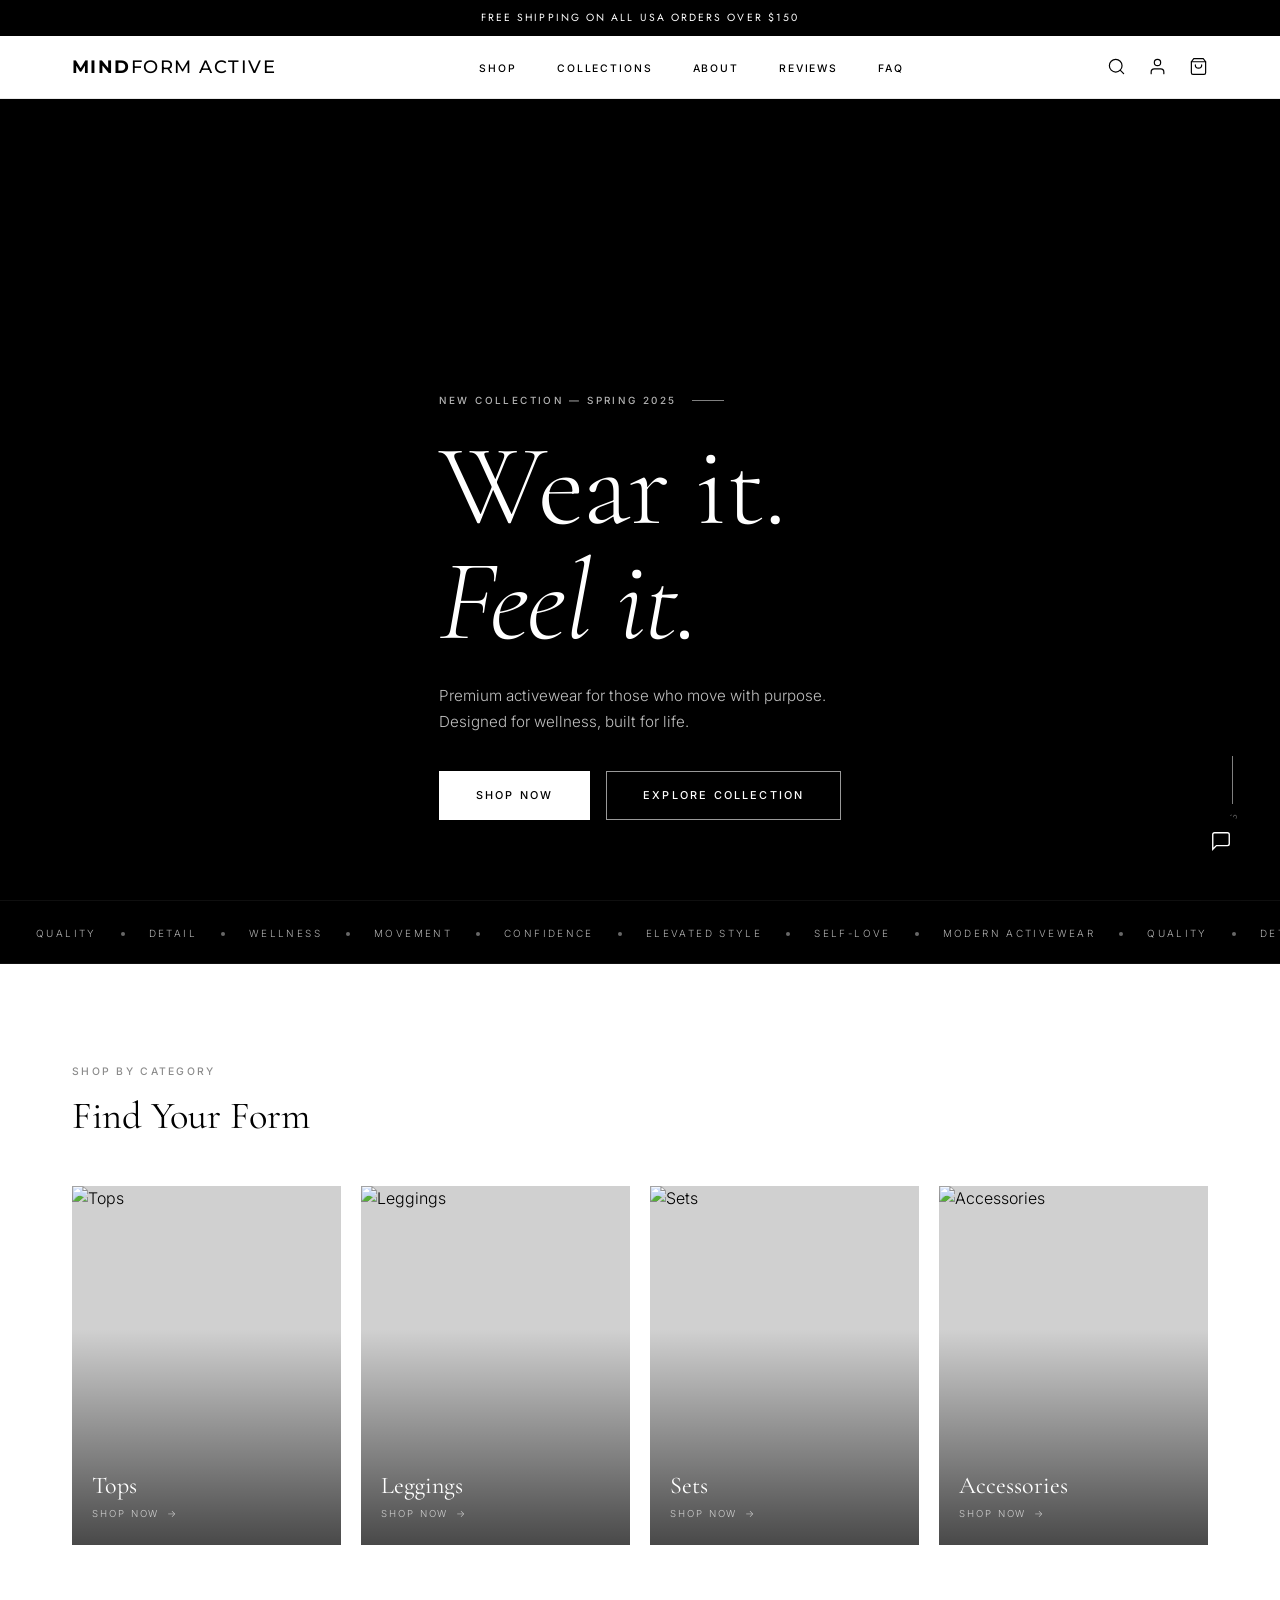
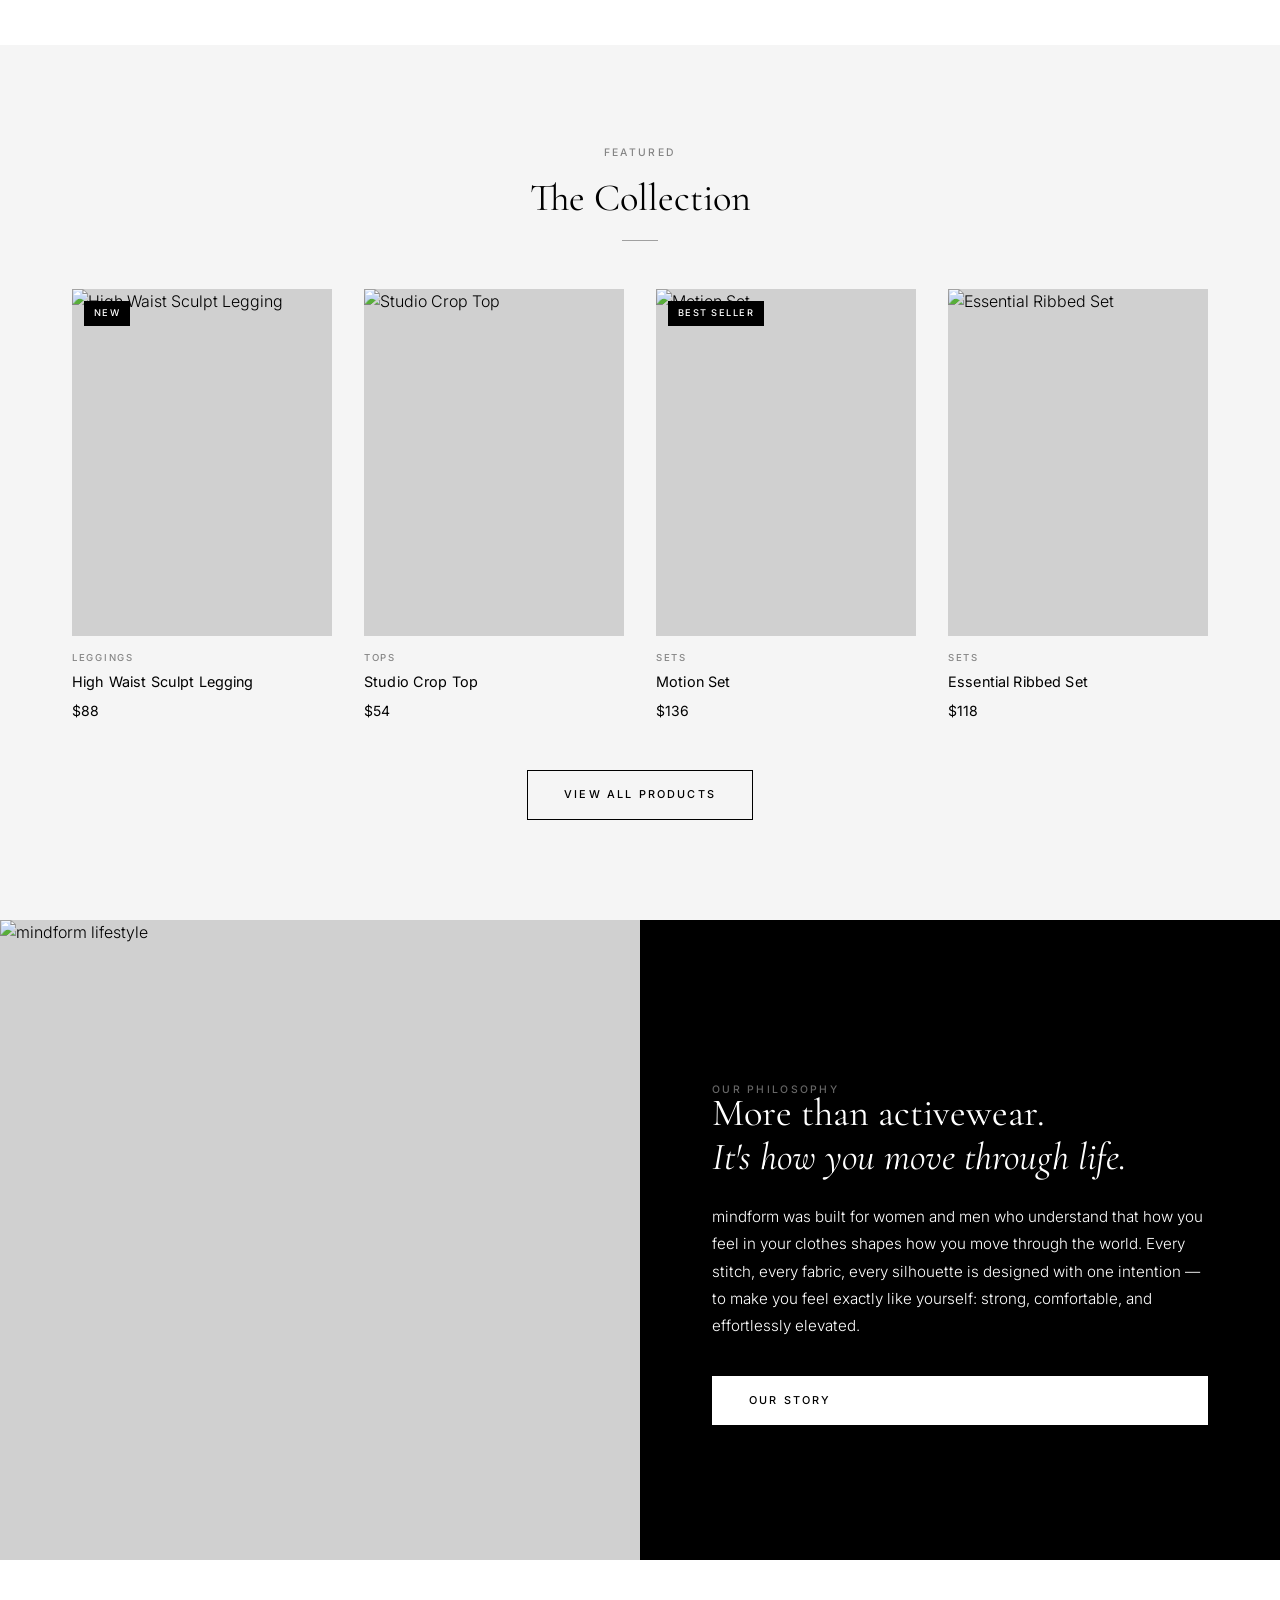
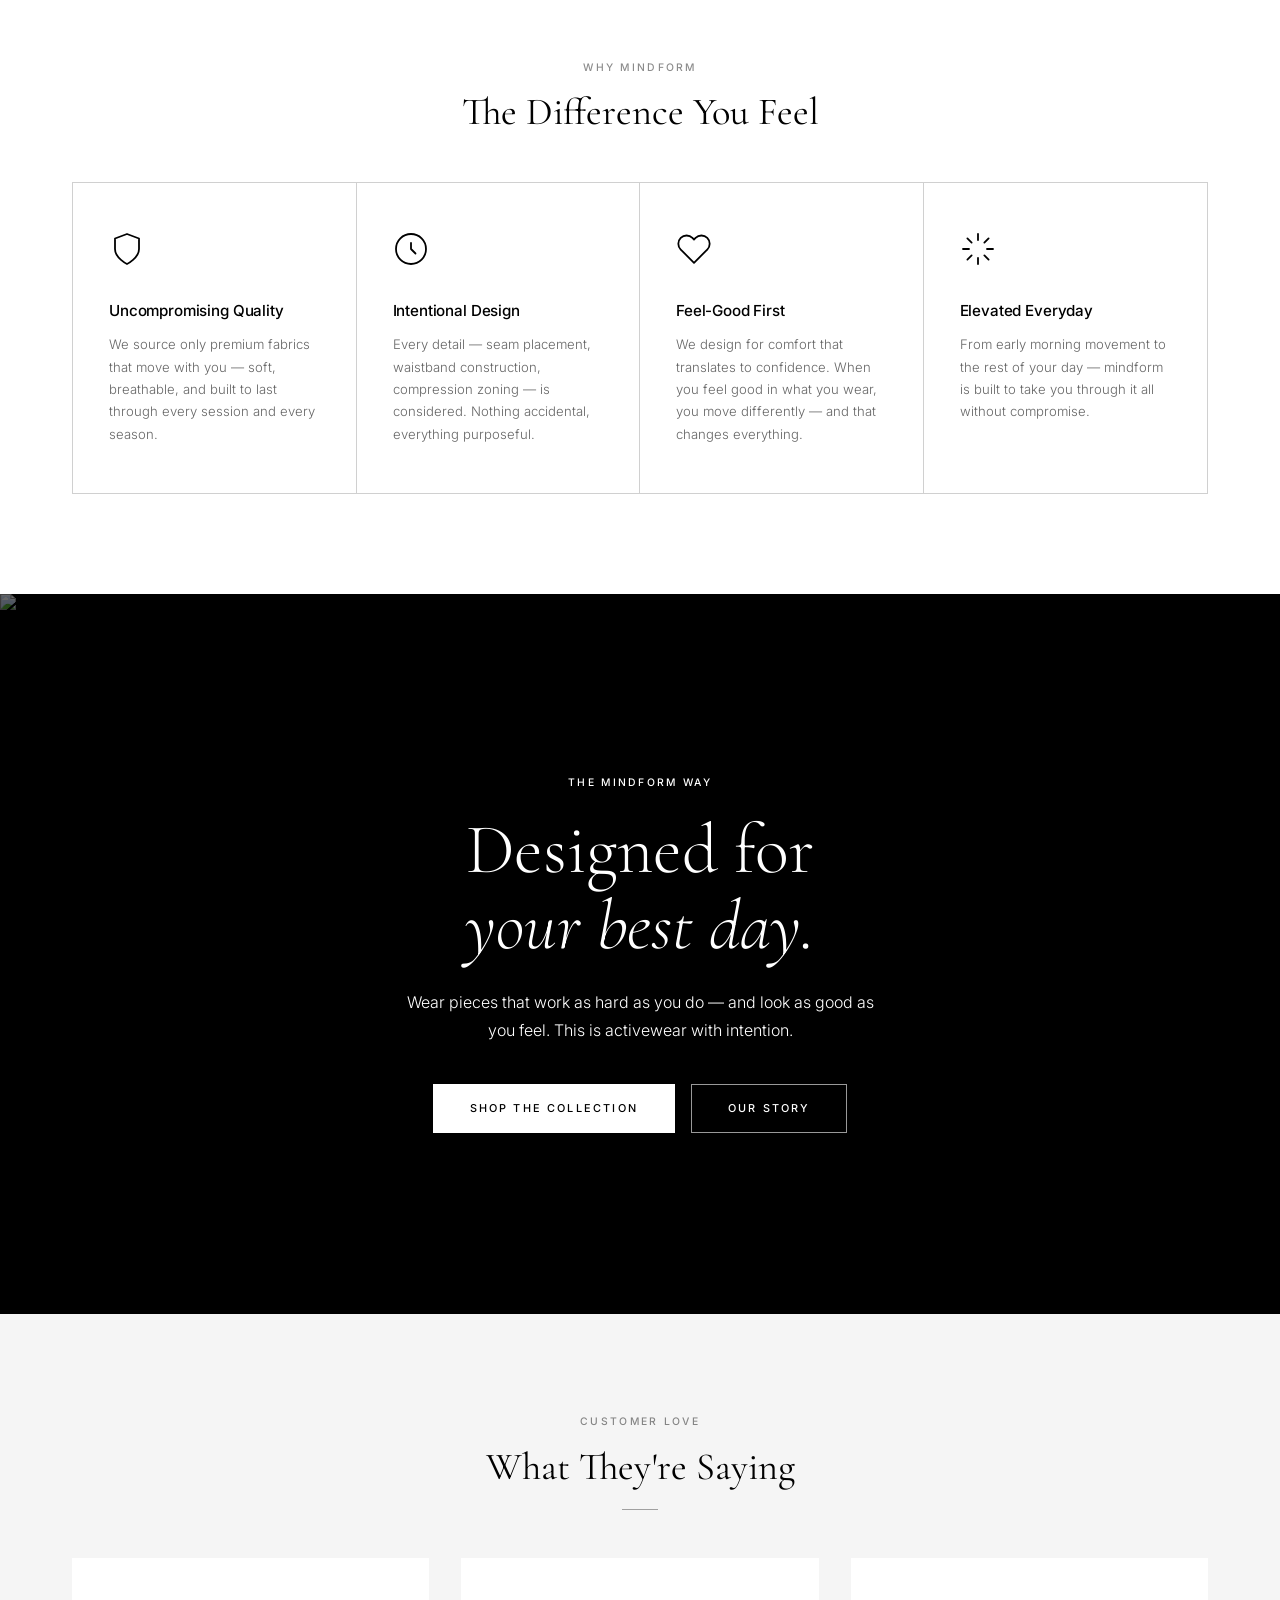
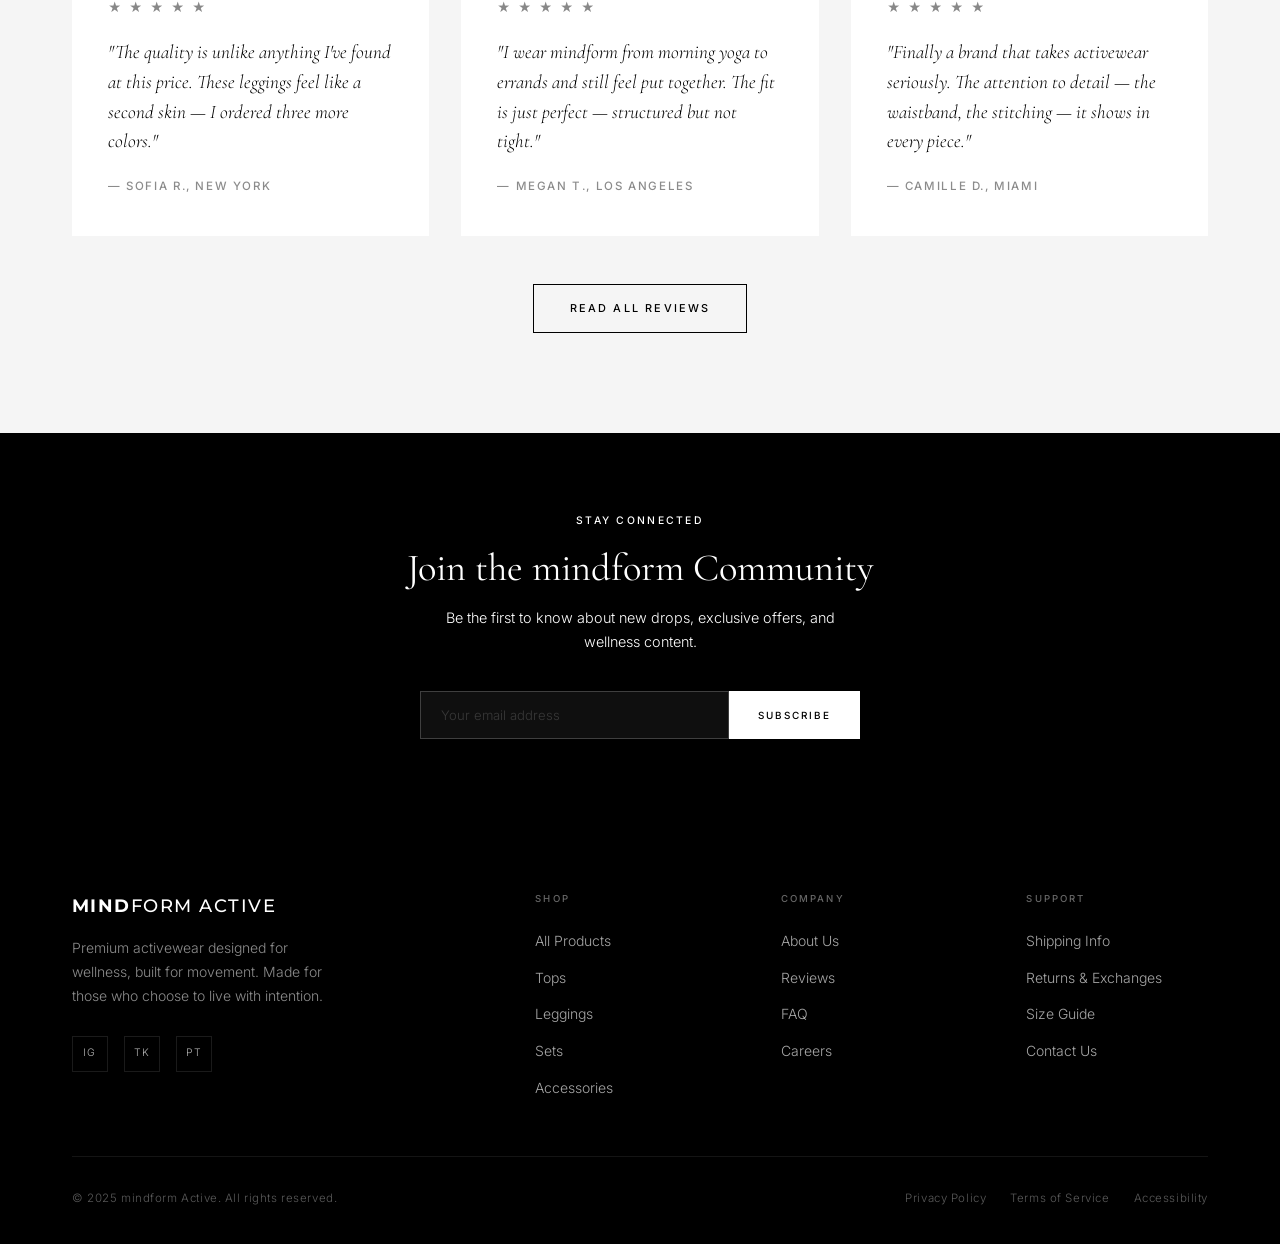
==== commit 4cbcb7fb: "new" ====
--- a/index.html
+++ b/index.html
@@ -10,7 +10,7 @@
 <body>
 
   <!-- ── Announcement Bar ─────────────────────────── -->
-  <div class="announcement-bar">Free Shipping on All USA Orders Over $85</div>
+  <div class="announcement-bar">Free Shipping on All USA Orders Over $150</div>
 
   <!-- ── Navbar ───────────────────────────────────── -->
   <nav class="navbar navbar--on-dark" id="navbar">
--- a/css/styles.css
+++ b/css/styles.css
@@ -2,7 +2,7 @@
    MINDFORM ACTIVE — Design System v1.0
    ===================================================== */
 
-@import url('https://fonts.googleapis.com/css2?family=Cormorant+Garamond:ital,wght@0,300;0,400;0,500;1,300;1,400&family=Inter:wght@300;400;500;600&family=Jost:wght@300;400;700&family=Montserrat:wght@700&display=swap');
+@import url('https://fonts.googleapis.com/css2?family=Cormorant+Garamond:ital,wght@0,300;0,400;0,500;1,300;1,400&family=Inter:wght@300;400;500;600&family=Jost:wght@300;400;700&family=Montserrat:wght@300;400;500;700&display=swap');
 
 /* ─── Tokens ─────────────────────────────────────── */
 :root {
@@ -241,7 +241,8 @@
   font-weight: 700;
 }
 .navbar__logo-rest {
-  font-weight: 300;
+  font-family: 'Montserrat', sans-serif;
+  font-weight: 500;
 }
 /* Footer logo text */
 .footer__logo-text {
@@ -261,7 +262,8 @@
   font-weight: 700;
 }
 .footer__logo-text .logo-rest {
-  font-weight: 300;
+  font-family: 'Montserrat', sans-serif;
+  font-weight: 500;
 }
 .navbar__nav {
   display: flex;
